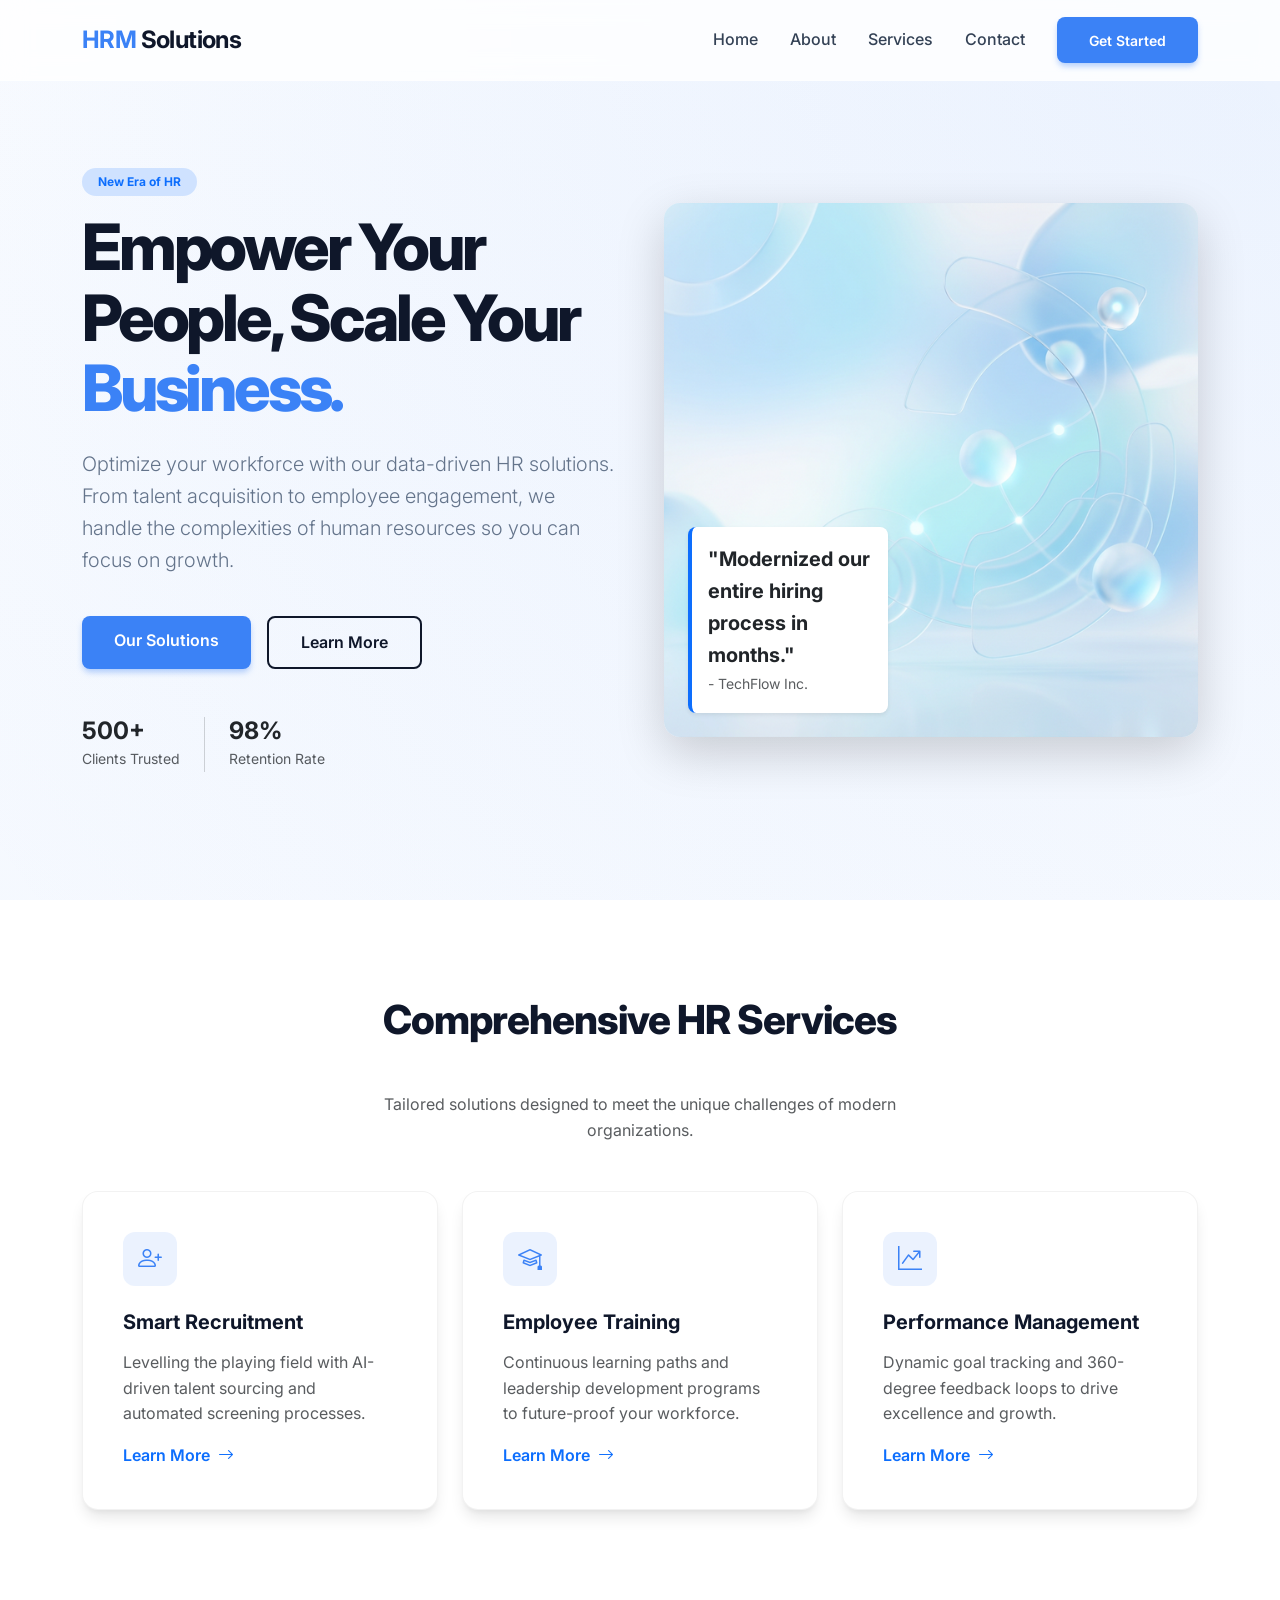
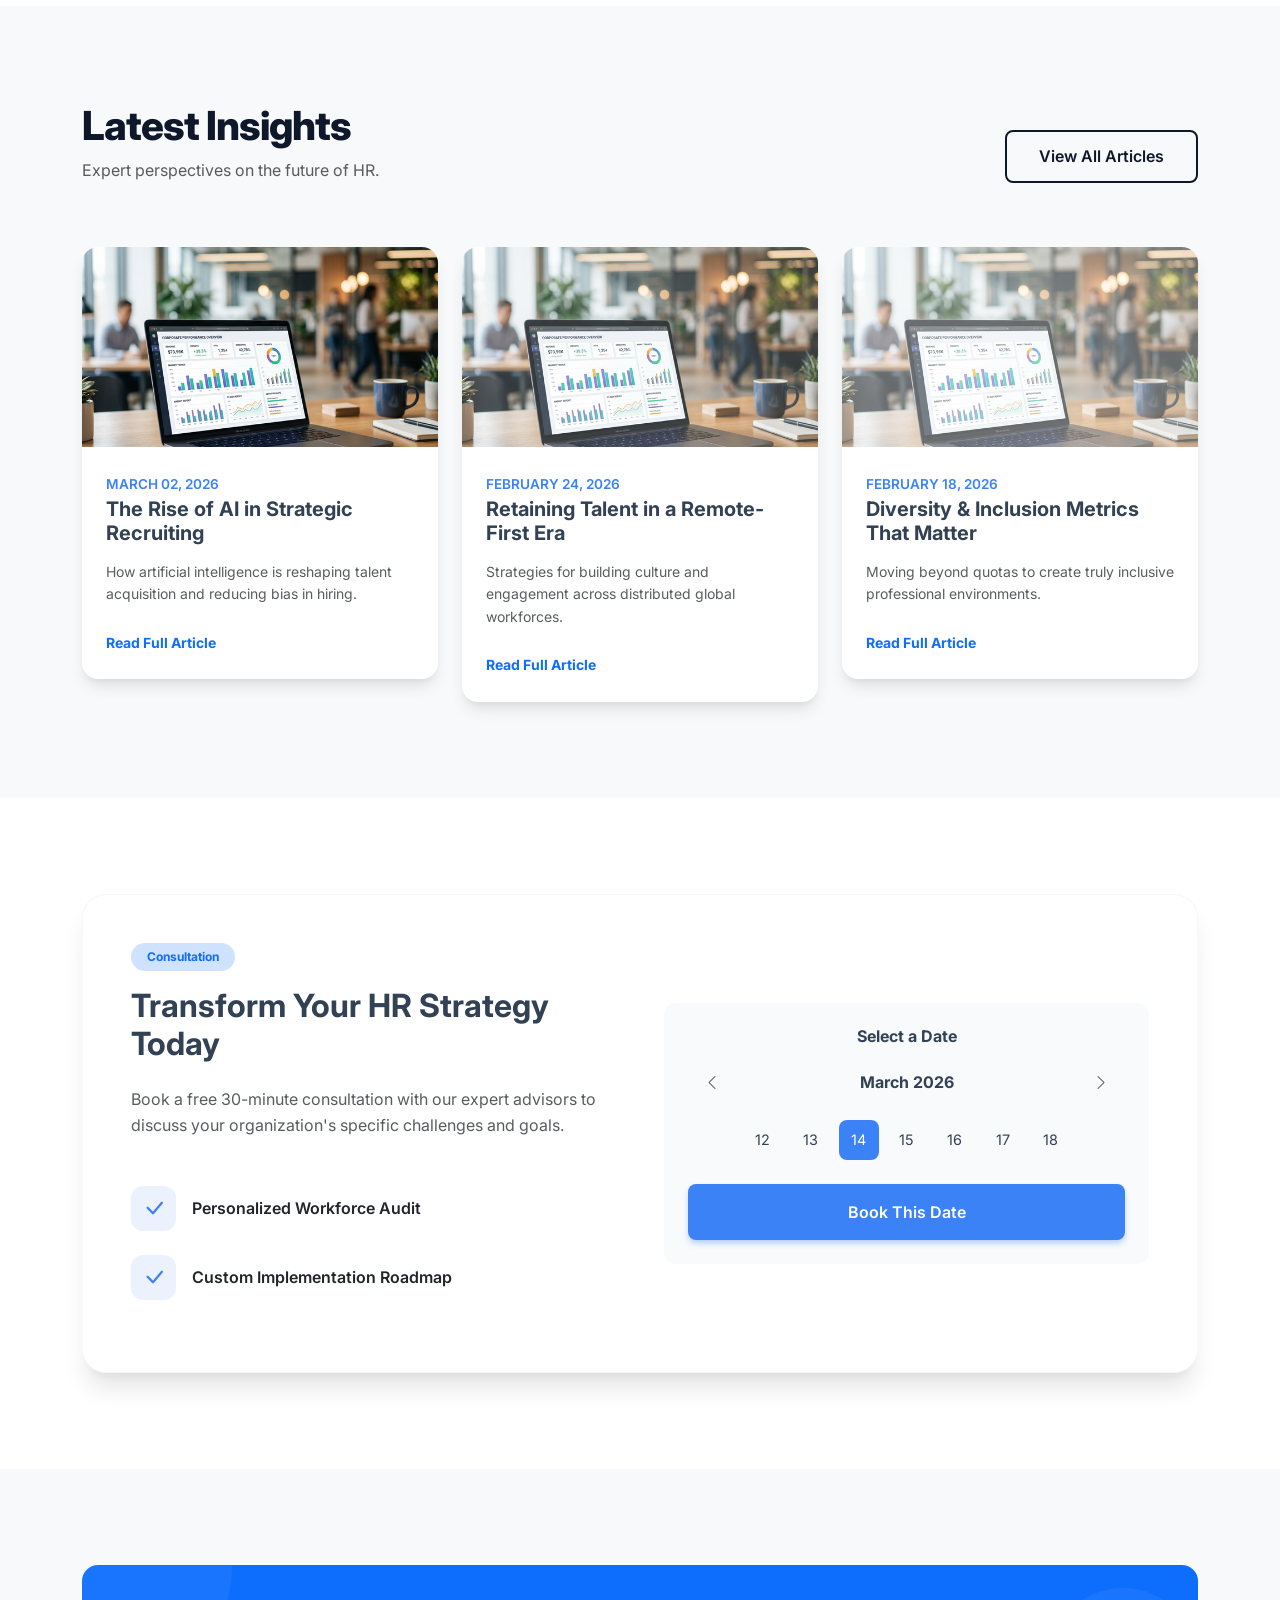
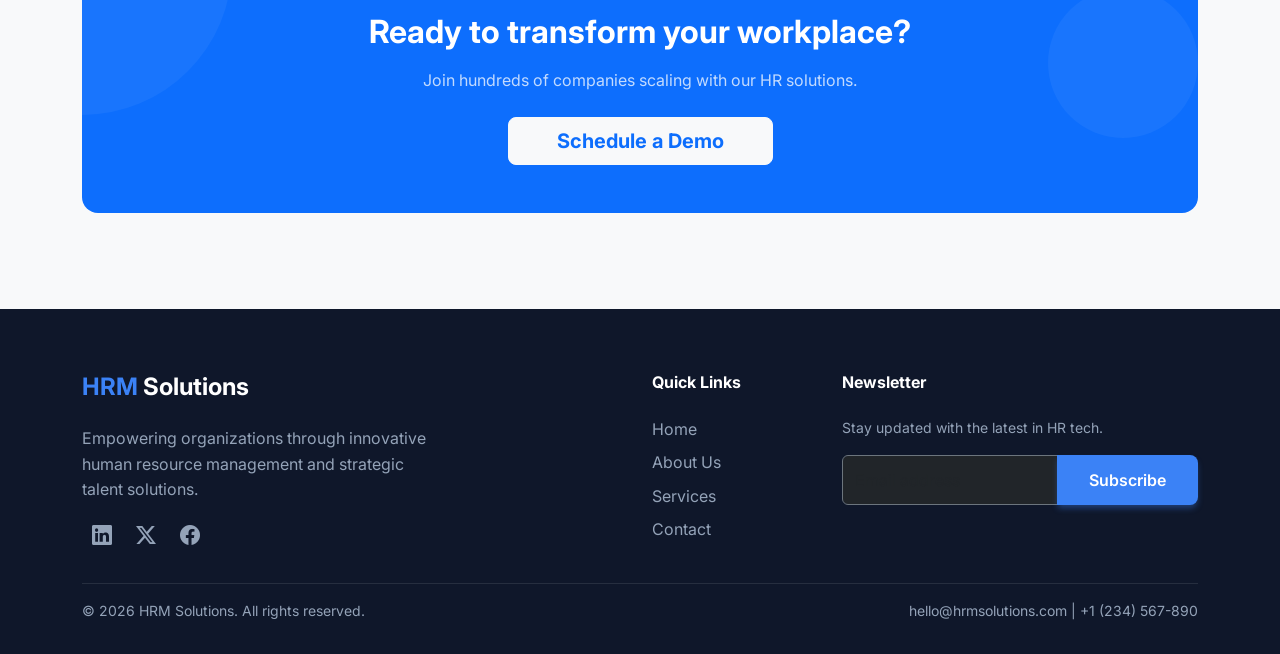
==== index.html @ 043418d1 "first commit" ====
<!DOCTYPE html>
<html lang="en">

<head>
  <meta charset="UTF-8">
  <meta name="viewport" content="width=device-width, initial-scale=1">
  <title>HRM Solutions | Strategic Human Resource Management</title>
  <!-- Bootstrap 5 -->
  <link href="https://cdn.jsdelivr.net/npm/bootstrap@5.3.2/dist/css/bootstrap.min.css" rel="stylesheet">
  <!-- Bootstrap Icons -->
  <link rel="stylesheet" href="https://cdn.jsdelivr.net/npm/bootstrap-icons@1.11.1/font/bootstrap-icons.css">
  <!-- AOS Animations -->
  <link href="https://unpkg.com/aos@2.3.1/dist/aos.css" rel="stylesheet">
  <!-- Custom CSS -->
  <link rel="stylesheet" href="assets/css/main.css">
</head>

<body>

  <!-- Navigation -->
  <nav class="navbar navbar-expand-lg fixed-top">
    <div class="container">
      <a class="navbar-brand fw-bold" href="index.html">
        <span style="color: var(--accent);">HRM</span> Solutions
      </a>
      <button class="navbar-toggler" type="button" data-bs-toggle="collapse" data-bs-target="#navbarNav">
        <span class="navbar-toggler-icon"></span>
      </button>
      <div class="collapse navbar-collapse" id="navbarNav">
        <ul class="navbar-nav ms-auto align-items-lg-center">
          <li class="nav-item"><a class="nav-link" href="index.html">Home</a></li>
          <li class="nav-item"><a class="nav-link" href="about.html">About</a></li>
          <li class="nav-item"><a class="nav-link" href="services.html">Services</a></li>
          <li class="nav-item"><a class="nav-link" href="contact.html">Contact</a></li>
          <li class="nav-item ms-lg-3 mt-2 mt-lg-0">
            <a class="btn btn-primary btn-sm" href="contact.html">Get Started</a>
          </li>
        </ul>
      </div>
    </div>
  </nav>

  <!-- Hero Section -->
  <section class="hero overflow-hidden">
    <div class="container">
      <div class="row align-items-center g-5">
        <div class="col-lg-6" data-aos="fade-right">
          <span class="badge bg-primary-subtle text-primary px-3 py-2 rounded-pill mb-3">New Era of HR</span>
          <h1>Empower Your People, Scale Your <span style="color: var(--accent);">Business.</span></h1>
          <p class="lead">Optimize your workforce with our data-driven HR solutions. From talent acquisition to employee
            engagement, we handle the complexities of human resources so you can focus on growth.</p>
          <div class="d-flex flex-wrap gap-3">
            <a href="#services" class="btn btn-primary">Our Solutions</a>
            <a href="about.html" class="btn btn-outline">Learn More</a>
          </div>
          <div class="mt-5 d-flex align-items-center gap-4 text-muted">
            <div>
              <h4 class="fw-bold mb-0 text-dark">500+</h4>
              <small>Clients Trusted</small>
            </div>
            <div class="vr"></div>
            <div>
              <h4 class="fw-bold mb-0 text-dark">98%</h4>
              <small>Retention Rate</small>
            </div>
          </div>
        </div>
        <div class="col-lg-6" data-aos="fade-left" data-aos-delay="200">
          <div class="position-relative">
            <img src="assets/images/hero.png" alt="HR Solutions" class="img-fluid rounded-4 shadow-lg">
            <div
              class="position-absolute bottom-0 start-0 m-4 p-3 bg-white rounded-3 shadow-sm border-start border-4 border-primary"
              style="max-width: 200px;" data-aos="zoom-in" data-aos-delay="400">
              <p class="mb-0 small fw-bold text-dark">"Modernized our entire hiring process in months."</p>
              <small class="text-muted">- TechFlow Inc.</small>
            </div>
          </div>
        </div>
      </div>
    </div>
  </section>

  <!-- Core Services -->
  <section id="services" class="py-5">
    <div class="container py-5">
      <div class="text-center mb-5" data-aos="fade-up">
        <h2 class="section-title">Comprehensive HR Services</h2>
        <p class="text-muted mx-auto" style="max-width: 600px;">Tailored solutions designed to meet the unique
          challenges of modern organizations.</p>
      </div>
      <div class="row g-4">
        <div class="col-md-4" data-aos="fade-up" data-aos-delay="100">
          <div class="service-card">
            <div class="service-icon">
              <i class="bi bi-person-plus"></i>
            </div>
            <h5>Smart Recruitment</h5>
            <p class="text-muted">Levelling the playing field with AI-driven talent sourcing and automated screening
              processes.</p>
            <a href="services.html" class="text-decoration-none fw-semibold">Learn More <i
                class="bi bi-arrow-right ms-1"></i></a>
          </div>
        </div>
        <div class="col-md-4" data-aos="fade-up" data-aos-delay="200">
          <div class="service-card">
            <div class="service-icon">
              <i class="bi bi-mortarboard"></i>
            </div>
            <h5>Employee Training</h5>
            <p class="text-muted">Continuous learning paths and leadership development programs to future-proof your
              workforce.</p>
            <a href="services.html" class="text-decoration-none fw-semibold">Learn More <i
                class="bi bi-arrow-right ms-1"></i></a>
          </div>
        </div>
        <div class="col-md-4" data-aos="fade-up" data-aos-delay="300">
          <div class="service-card">
            <div class="service-icon">
              <i class="bi bi-graph-up-arrow"></i>
            </div>
            <h5>Performance Management</h5>
            <p class="text-muted">Dynamic goal tracking and 360-degree feedback loops to drive excellence and growth.
            </p>
            <a href="services.html" class="text-decoration-none fw-semibold">Learn More <i
                class="bi bi-arrow-right ms-1"></i></a>
          </div>
        </div>
      </div>
    </div>
  </section>

  <!-- News & Insights -->
  <section id="news" class="py-5 bg-light">
    <div class="container py-5">
      <div class="d-flex justify-content-between align-items-end mb-5" data-aos="fade-up">
        <div>
          <h2 class="section-title mb-0">Latest Insights</h2>
          <p class="text-muted mt-2">Expert perspectives on the future of HR.</p>
        </div>
        <a href="#" class="btn btn-outline mb-3">View All Articles</a>
      </div>
      <div class="row g-4">
        <div class="col-lg-4" data-aos="fade-up" data-aos-delay="100">
          <div class="news-card">
            <div class="news-img" style="background-image: url('assets/images/news.png');"></div>
            <div class="news-content">
              <span class="news-date">MARCH 02, 2026</span>
              <h5 class="fw-bold mb-3">The Rise of AI in Strategic Recruiting</h5>
              <p class="text-muted small mb-4">How artificial intelligence is reshaping talent acquisition and reducing
                bias in hiring.</p>
              <a href="#" class="text-decoration-none fw-bold small">Read Full Article</a>
            </div>
          </div>
        </div>
        <div class="col-lg-4" data-aos="fade-up" data-aos-delay="200">
          <div class="news-card">
            <div class="news-img" style="background-image: url('assets/images/news.png'); opacity: 0.8;"></div>
            <div class="news-content">
              <span class="news-date">FEBRUARY 24, 2026</span>
              <h5 class="fw-bold mb-3">Retaining Talent in a Remote-First Era</h5>
              <p class="text-muted small mb-4">Strategies for building culture and engagement across distributed global
                workforces.</p>
              <a href="#" class="text-decoration-none fw-bold small">Read Full Article</a>
            </div>
          </div>
        </div>
        <div class="col-lg-4" data-aos="fade-up" data-aos-delay="300">
          <div class="news-card">
            <div class="news-img" style="background-image: url('assets/images/news.png'); opacity: 0.6;"></div>
            <div class="news-content">
              <span class="news-date">FEBRUARY 18, 2026</span>
              <h5 class="fw-bold mb-3">Diversity & Inclusion Metrics That Matter</h5>
              <p class="text-muted small mb-4">Moving beyond quotas to create truly inclusive professional environments.
              </p>
              <a href="#" class="text-decoration-none fw-bold small">Read Full Article</a>
            </div>
          </div>
        </div>
      </div>
    </div>
  </section>

  <!-- Scheduling Section -->
  <section id="scheduling" class="py-5">
    <div class="container py-5">
      <div class="scheduling-wrapper" data-aos="zoom-in">
        <div class="row g-5 align-items-center">
          <div class="col-lg-6">
            <span class="badge bg-primary-subtle text-primary px-3 py-2 rounded-pill mb-3">Consultation</span>
            <h2 class="fw-bold mb-4">Transform Your HR Strategy Today</h2>
            <p class="text-muted mb-5">Book a free 30-minute consultation with our expert advisors to discuss your
              organization's specific challenges and goals.</p>

            <div class="d-flex align-items-center mb-4">
              <div class="service-icon me-3 mb-0"
                style="width: 45px; height: 45px; background: rgba(59, 130, 246, 0.1);"><i class="bi bi-check-lg"></i>
              </div>
              <p class="mb-0 fw-semibold text-dark">Personalized Workforce Audit</p>
            </div>
            <div class="d-flex align-items-center mb-4">
              <div class="service-icon me-3 mb-0"
                style="width: 45px; height: 45px; background: rgba(59, 130, 246, 0.1);"><i class="bi bi-check-lg"></i>
              </div>
              <p class="mb-0 fw-semibold text-dark">Custom Implementation Roadmap</p>
            </div>
          </div>
          <div class="col-lg-6">
            <div class="calendar-mock text-center">
              <h6 class="fw-bold mb-4">Select a Date</h6>
              <div class="d-flex justify-content-between mb-4 px-3">
                <i class="bi bi-chevron-left text-muted"></i>
                <span class="fw-bold">March 2026</span>
                <i class="bi bi-chevron-right text-muted"></i>
              </div>
              <div class="row g-2 justify-content-center">
                <div class="col-auto">
                  <div class="calendar-day">12</div>
                </div>
                <div class="col-auto">
                  <div class="calendar-day">13</div>
                </div>
                <div class="col-auto">
                  <div class="calendar-day active">14</div>
                </div>
                <div class="col-auto">
                  <div class="calendar-day">15</div>
                </div>
                <div class="col-auto">
                  <div class="calendar-day">16</div>
                </div>
                <div class="col-auto">
                  <div class="calendar-day">17</div>
                </div>
                <div class="col-auto">
                  <div class="calendar-day">18</div>
                </div>
              </div>
              <button class="btn btn-primary w-100 mt-4 py-3">Book This Date</button>
            </div>
          </div>
        </div>
      </div>
    </div>
  </section>

  <!-- CTA Section -->
  <section class="py-5 bg-light">
    <div class="container my-5">
      <div class="bg-primary rounded-4 p-5 text-white text-center position-relative overflow-hidden" data-aos="zoom-in">
        <div class="position-relative z-1">
          <h2 class="fw-bold mb-3">Ready to transform your workplace?</h2>
          <p class="mb-4 opacity-75">Join hundreds of companies scaling with our HR solutions.</p>
          <a href="contact.html" class="btn btn-light btn-lg px-5 fw-bold text-primary">Schedule a Demo</a>
        </div>
        <!-- Abstract circles -->
        <div class="position-absolute top-0 start-0 translate-middle"
          style="width: 300px; height: 300px; background: rgba(255,255,255,0.05); border-radius: 50%;"></div>
        <div class="position-absolute bottom-0 end-0 translate-middle-y"
          style="width: 150px; height: 150px; background: rgba(255,255,255,0.05); border-radius: 50%;"></div>
      </div>
    </div>
  </section>

  <!-- Footer -->
  <footer class="text-white">
    <div class="container">
      <div class="row g-4 mb-4">
        <div class="col-lg-4">
          <h4 class="fw-bold mb-4"><span style="color: var(--accent);">HRM</span> Solutions</h4>
          <p class="footer-text">Empowering organizations through innovative human resource management and strategic
            talent solutions.</p>
          <div class="social-links">
            <a href="#"><i class="bi bi-linkedin"></i></a>
            <a href="#"><i class="bi bi-twitter-x"></i></a>
            <a href="#"><i class="bi bi-facebook"></i></a>
          </div>
        </div>
        <div class="col-lg-2 offset-lg-2">
          <h6 class="fw-bold mb-4">Quick Links</h6>
          <ul class="list-unstyled footer-text">
            <li class="mb-2"><a href="index.html" class="text-decoration-none text-reset">Home</a></li>
            <li class="mb-2"><a href="about.html" class="text-decoration-none text-reset">About Us</a></li>
            <li class="mb-2"><a href="services.html" class="text-decoration-none text-reset">Services</a></li>
            <li class="mb-2"><a href="contact.html" class="text-decoration-none text-reset">Contact</a></li>
          </ul>
        </div>
        <div class="col-lg-4">
          <h6 class="fw-bold mb-4">Newsletter</h6>
          <p class="footer-text small">Stay updated with the latest in HR tech.</p>
          <div class="input-group mb-3">
            <input type="text" class="form-control bg-dark border-secondary text-white" placeholder="Email address">
            <button class="btn btn-primary" type="button">Subscribe</button>
          </div>
        </div>
      </div>
      <hr class="border-secondary opacity-25">
      <div class="row align-items-center">
        <div class="col-md-6 text-center text-md-start">
          <p class="mb-0 footer-text small">© 2026 HRM Solutions. All rights reserved.</p>
        </div>
        <div class="col-md-6 text-center text-md-end">
          <p class="mb-0 footer-text small">hello@hrmsolutions.com | +1 (234) 567-890</p>
        </div>
      </div>
    </div>
  </footer>

  <!-- Scripts -->
  <script src="https://cdn.jsdelivr.net/npm/bootstrap@5.3.2/dist/js/bootstrap.bundle.min.js"></script>
  <script src="https://unpkg.com/aos@2.3.1/dist/aos.js"></script>
  <script>
    AOS.init({
      duration: 1000,
      once: true,
      offset: 100
    });

    // Navbar scroll effect
    window.addEventListener('scroll', function () {
      const navbar = document.querySelector('.navbar');
      if (window.scrollY > 50) {
        navbar.classList.add('shadow-sm');
        navbar.style.background = 'rgba(255, 255, 255, 0.95)';
      } else {
        navbar.classList.remove('shadow-sm');
        navbar.style.background = 'rgba(255, 255, 255, 0.8)';
      }
    });
  </script>

</body>

</html>
---- assets/css/main.css ----
@import url('https://fonts.googleapis.com/css2?family=Inter:wght@300;400;500;600;700&display=swap');

:root {
  --primary: #0f172a;
  --primary-light: #1e293b;
  --accent: #3b82f6;
  --accent-dark: #2563eb;
  --text: #334155;
  --text-light: #64748b;
  --bg-light: #f8fafc;
  --white: #ffffff;
  --glass: rgba(255, 255, 255, 0.8);
  --shadow: 0 10px 15px -3px rgba(0, 0, 0, 0.1), 0 4px 6px -2px rgba(0, 0, 0, 0.05);
  --shadow-lg: 0 20px 25px -5px rgba(0, 0, 0, 0.1), 0 10px 10px -5px rgba(0, 0, 0, 0.04);
}

* {
  margin: 0;
  padding: 0;
  box-sizing: border-box;
}

body {
  font-family: 'Inter', sans-serif;
  color: var(--text);
  background-color: var(--white);
  line-height: 1.6;
  overflow-x: hidden;
}

/* Navbar */
.navbar {
  background: var(--glass) !important;
  backdrop-filter: blur(12px);
  -webkit-backdrop-filter: blur(12px);
  border-bottom: 1px solid rgba(255, 255, 255, 0.3);
  padding: 1rem 0;
  transition: all 0.3s ease;
}

.navbar-brand {
  color: var(--primary) !important;
  font-size: 1.5rem;
  letter-spacing: -0.025em;
}

.nav-link {
  color: var(--text) !important;
  font-weight: 500;
  margin: 0 0.5rem;
  transition: color 0.2s ease;
}

.nav-link:hover {
  color: var(--accent) !important;
}

/* Hero Section */
.hero {
  min-height: 100vh;
  display: flex;
  align-items: center;
  background: radial-gradient(circle at top right, rgba(59, 130, 246, 0.1), transparent),
    radial-gradient(circle at bottom left, rgba(59, 130, 246, 0.05), transparent);
  padding: 120px 0 80px;
  position: relative;
}

.hero h1 {
  font-weight: 800;
  font-size: clamp(2.5rem, 5vw, 4rem);
  color: var(--primary);
  line-height: 1.1;
  margin-bottom: 1.5rem;
  letter-spacing: -0.05em;
}

.hero p {
  font-size: 1.25rem;
  color: var(--text-light);
  max-width: 600px;
  margin-bottom: 2.5rem;
}

.btn-primary {
  background-color: var(--accent);
  border: none;
  padding: 0.8rem 2rem;
  font-weight: 600;
  border-radius: 8px;
  box-shadow: 0 4px 6px -1px rgba(59, 130, 246, 0.4);
  transition: all 0.3s ease;
}

.btn-primary:hover {
  background-color: var(--accent-dark);
  transform: translateY(-2px);
  box-shadow: 0 10px 15px -3px rgba(59, 130, 246, 0.4);
}

.btn-outline {
  border: 2px solid var(--primary);
  color: var(--primary);
  padding: 0.8rem 2rem;
  font-weight: 600;
  border-radius: 8px;
  transition: all 0.3s ease;
}

.btn-outline:hover {
  background-color: var(--primary);
  color: var(--white);
  transform: translateY(-2px);
}

/* Services */
.section-title {
  font-weight: 800;
  font-size: 2.5rem;
  color: var(--primary);
  margin-bottom: 3rem;
  letter-spacing: -0.025em;
}

.service-card {
  background: var(--white);
  border: 1px solid rgba(0, 0, 0, 0.05);
  border-radius: 16px;
  padding: 2.5rem;
  height: 100%;
  transition: all 0.4s cubic-bezier(0.4, 0, 0.2, 1);
  box-shadow: var(--shadow);
}

.service-card:hover {
  transform: translateY(-12px);
  box-shadow: var(--shadow-lg);
}

.service-icon {
  width: 54px;
  height: 54px;
  background: rgba(59, 130, 246, 0.1);
  color: var(--accent);
  border-radius: 12px;
  display: flex;
  align-items: center;
  justify-content: center;
  font-size: 1.5rem;
  margin-bottom: 1.5rem;
}

.service-card h5 {
  font-weight: 700;
  margin-bottom: 1rem;
  color: var(--primary);
}

/* Footer */
footer {
  background-color: var(--primary);
  padding: 4rem 0 2rem;
}

.footer-text {
  color: #94a3b8;
}

.social-links a {
  color: #94a3b8;
  font-size: 1.25rem;
  margin: 0 10px;
  transition: color 0.2s;
}

.social-links a:hover {
  color: var(--white);
}

/* AOS Tweaks */
[data-aos] {
  pointer-events: none;
}

.aos-animate {
  pointer-events: auto;
}

/* News Section */
.news-card {
  border: none;
  border-radius: 16px;
  overflow: hidden;
  background: var(--white);
  box-shadow: var(--shadow);
  transition: all 0.3s ease;
}

.news-card:hover {
  transform: translateY(-8px);
  box-shadow: var(--shadow-lg);
}

.news-img {
  height: 200px;
  background-size: cover;
  background-position: center;
}

.news-content {
  padding: 1.5rem;
}

.news-date {
  font-size: 0.85rem;
  color: var(--accent);
  font-weight: 600;
  margin-bottom: 0.5rem;
}

/* Scheduling Section */
.scheduling-wrapper {
  background: var(--white);
  border-radius: 24px;
  padding: 3rem;
  box-shadow: var(--shadow-lg);
  border: 1px solid rgba(0, 0, 0, 0.03);
}

.calendar-mock {
  background: var(--bg-light);
  border-radius: 12px;
  padding: 1.5rem;
}

.calendar-day {
  width: 40px;
  height: 40px;
  display: flex;
  align-items: center;
  justify-content: center;
  border-radius: 8px;
  cursor: pointer;
  font-size: 0.9rem;
  transition: all 0.2s;
}

.calendar-day:hover {
  background: var(--accent);
  color: var(--white);
}

.calendar-day.active {
  background: var(--accent);
  color: var(--white);
}
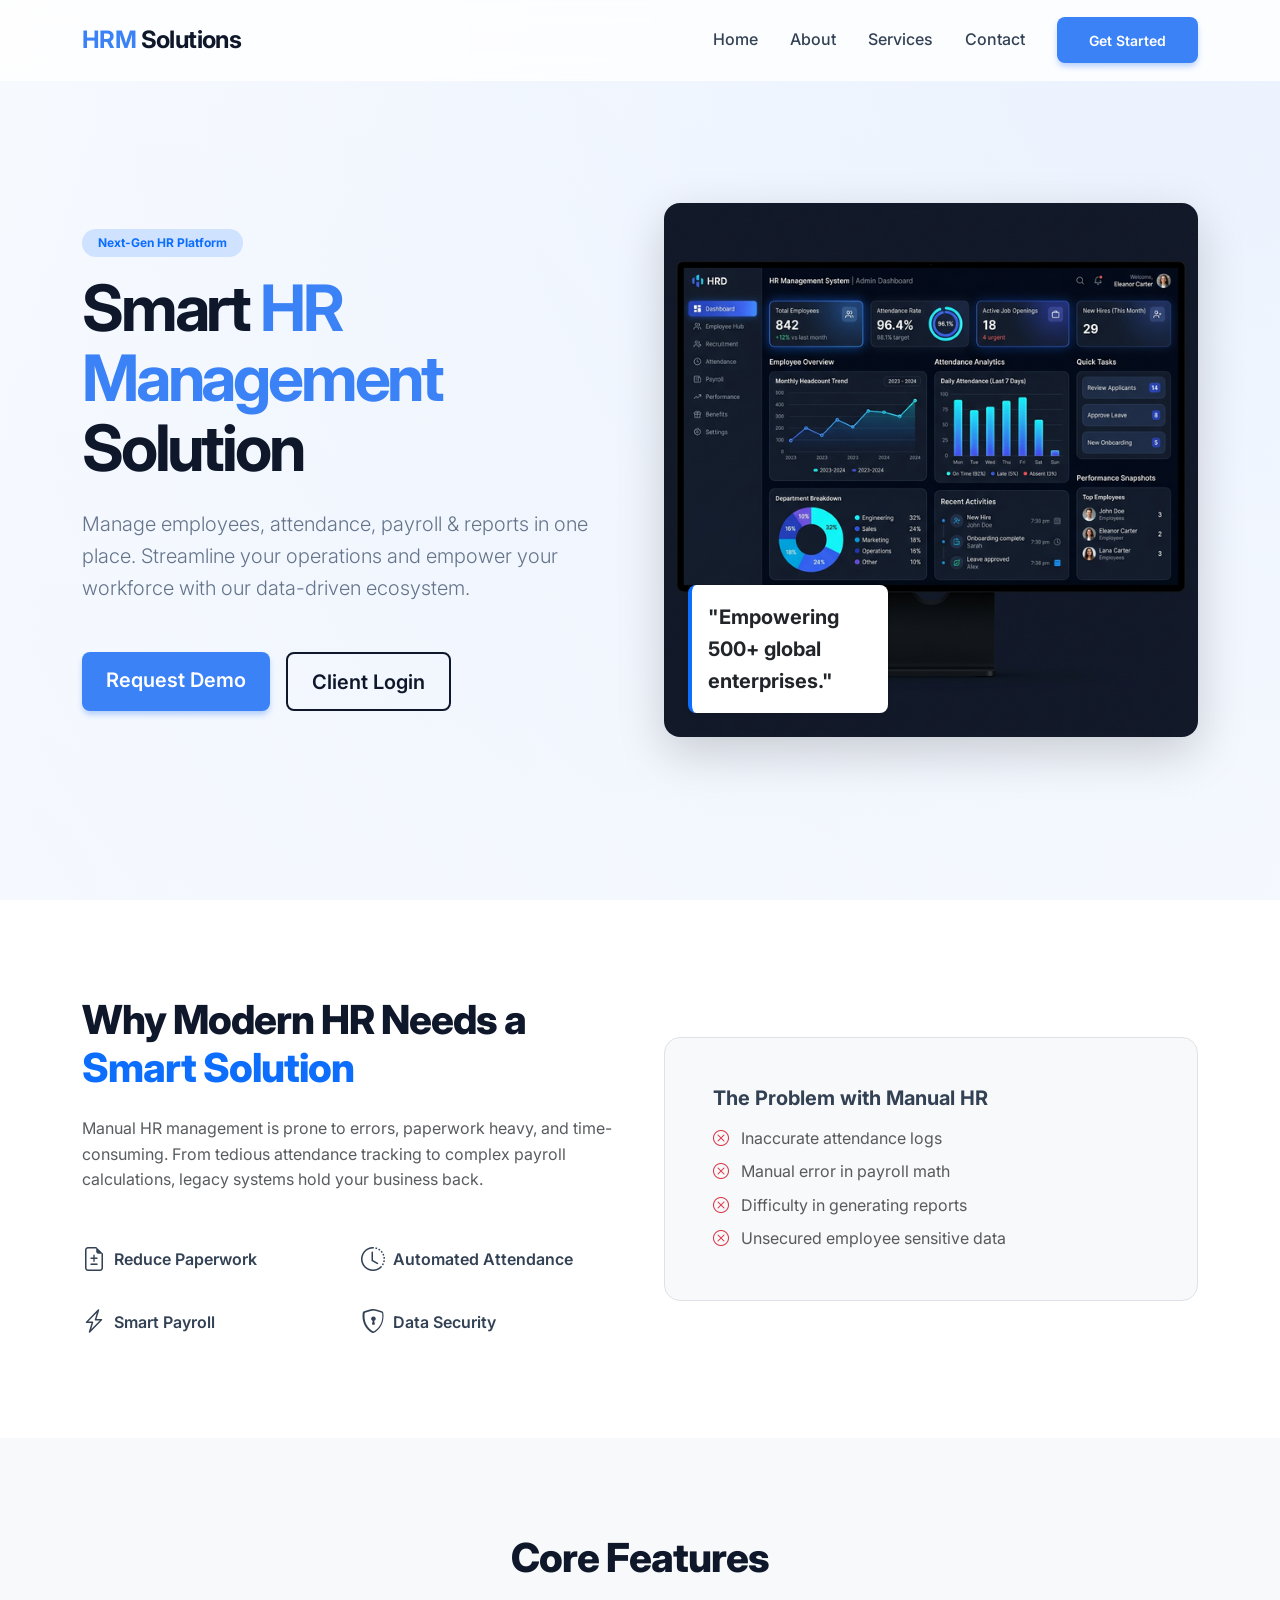
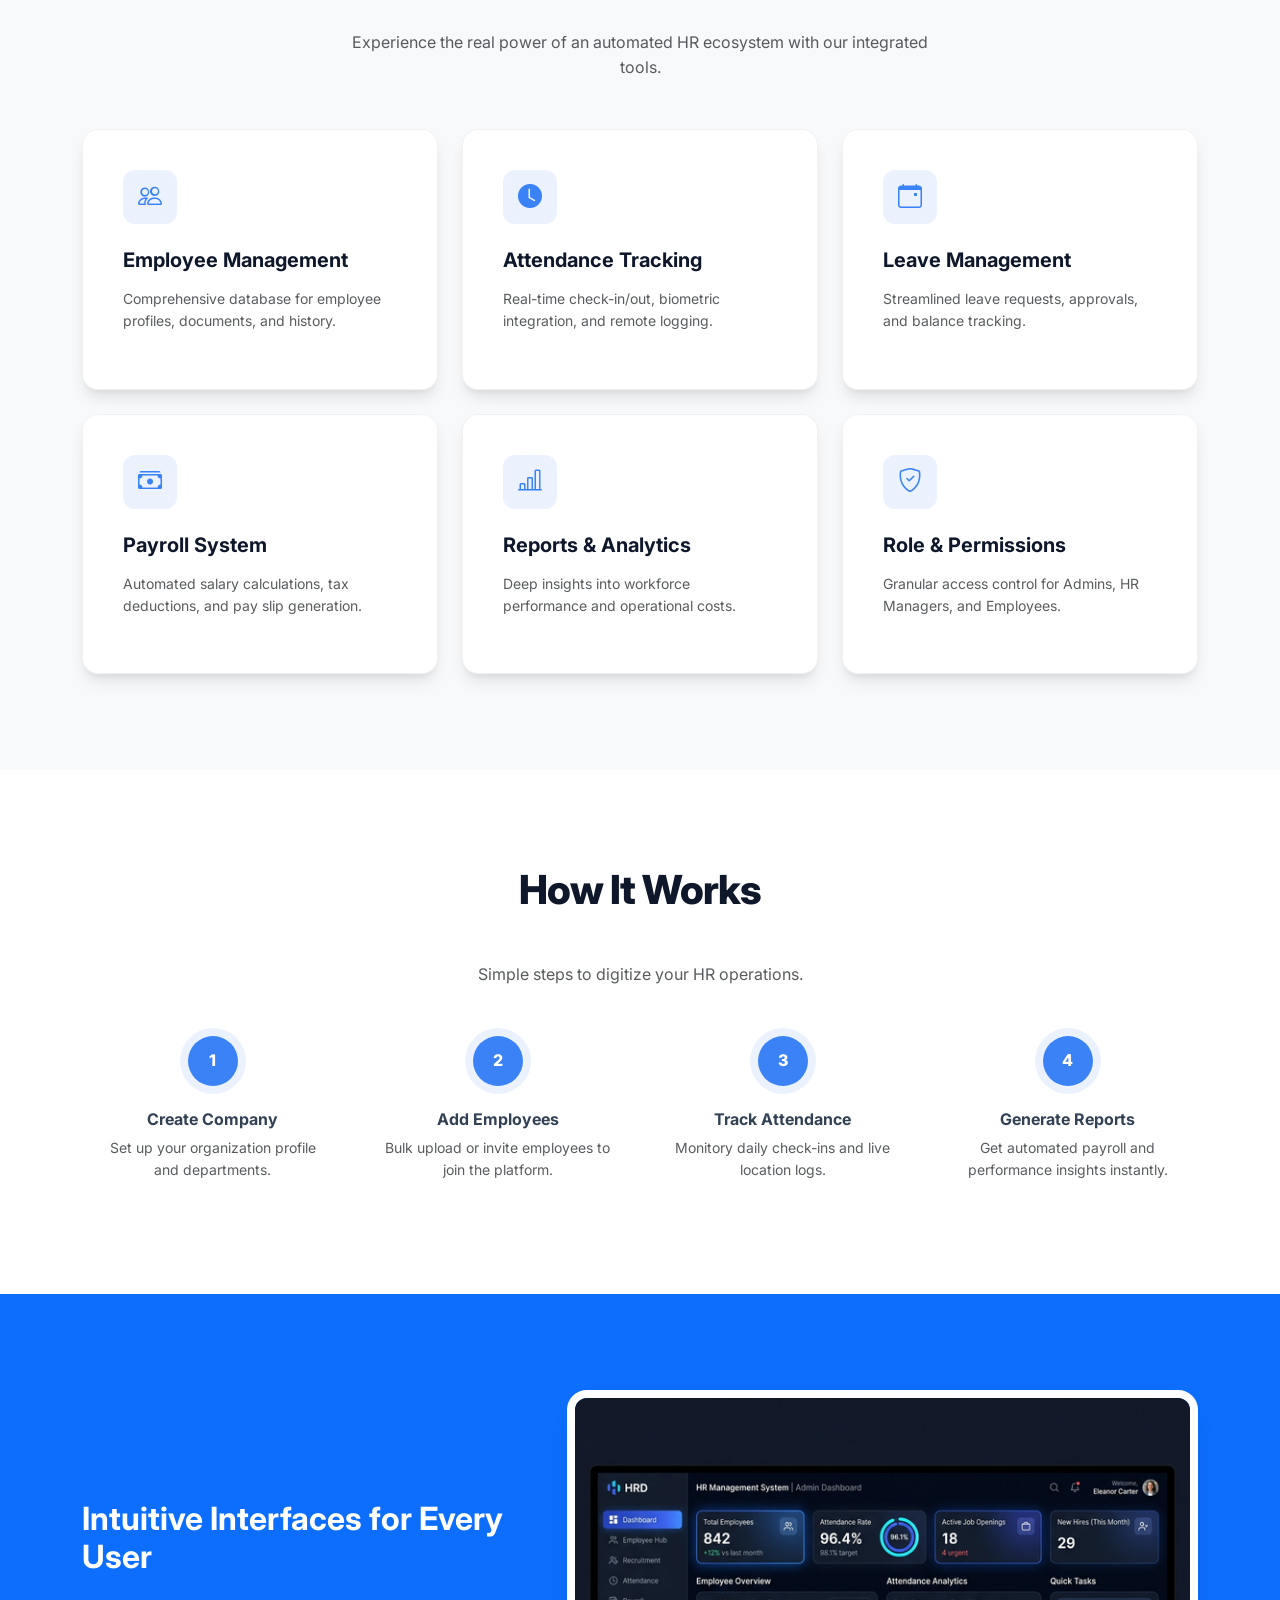
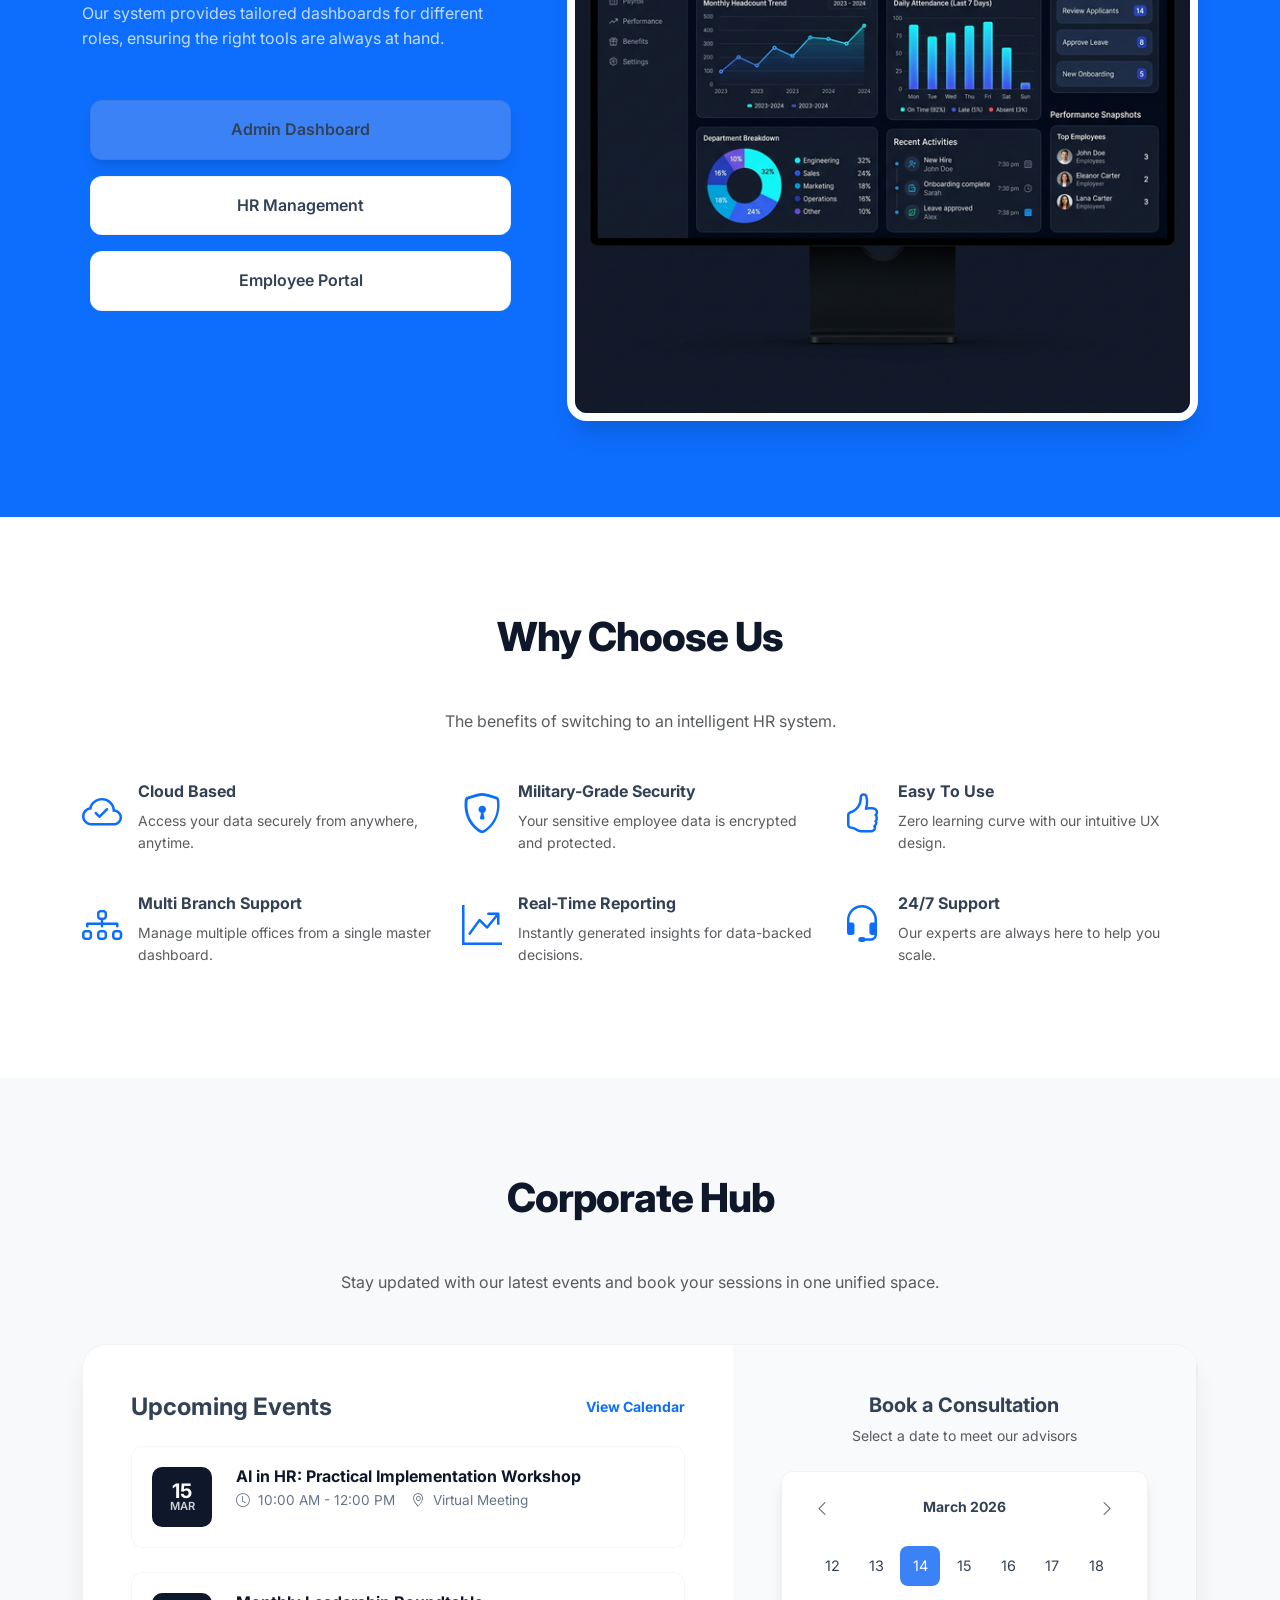
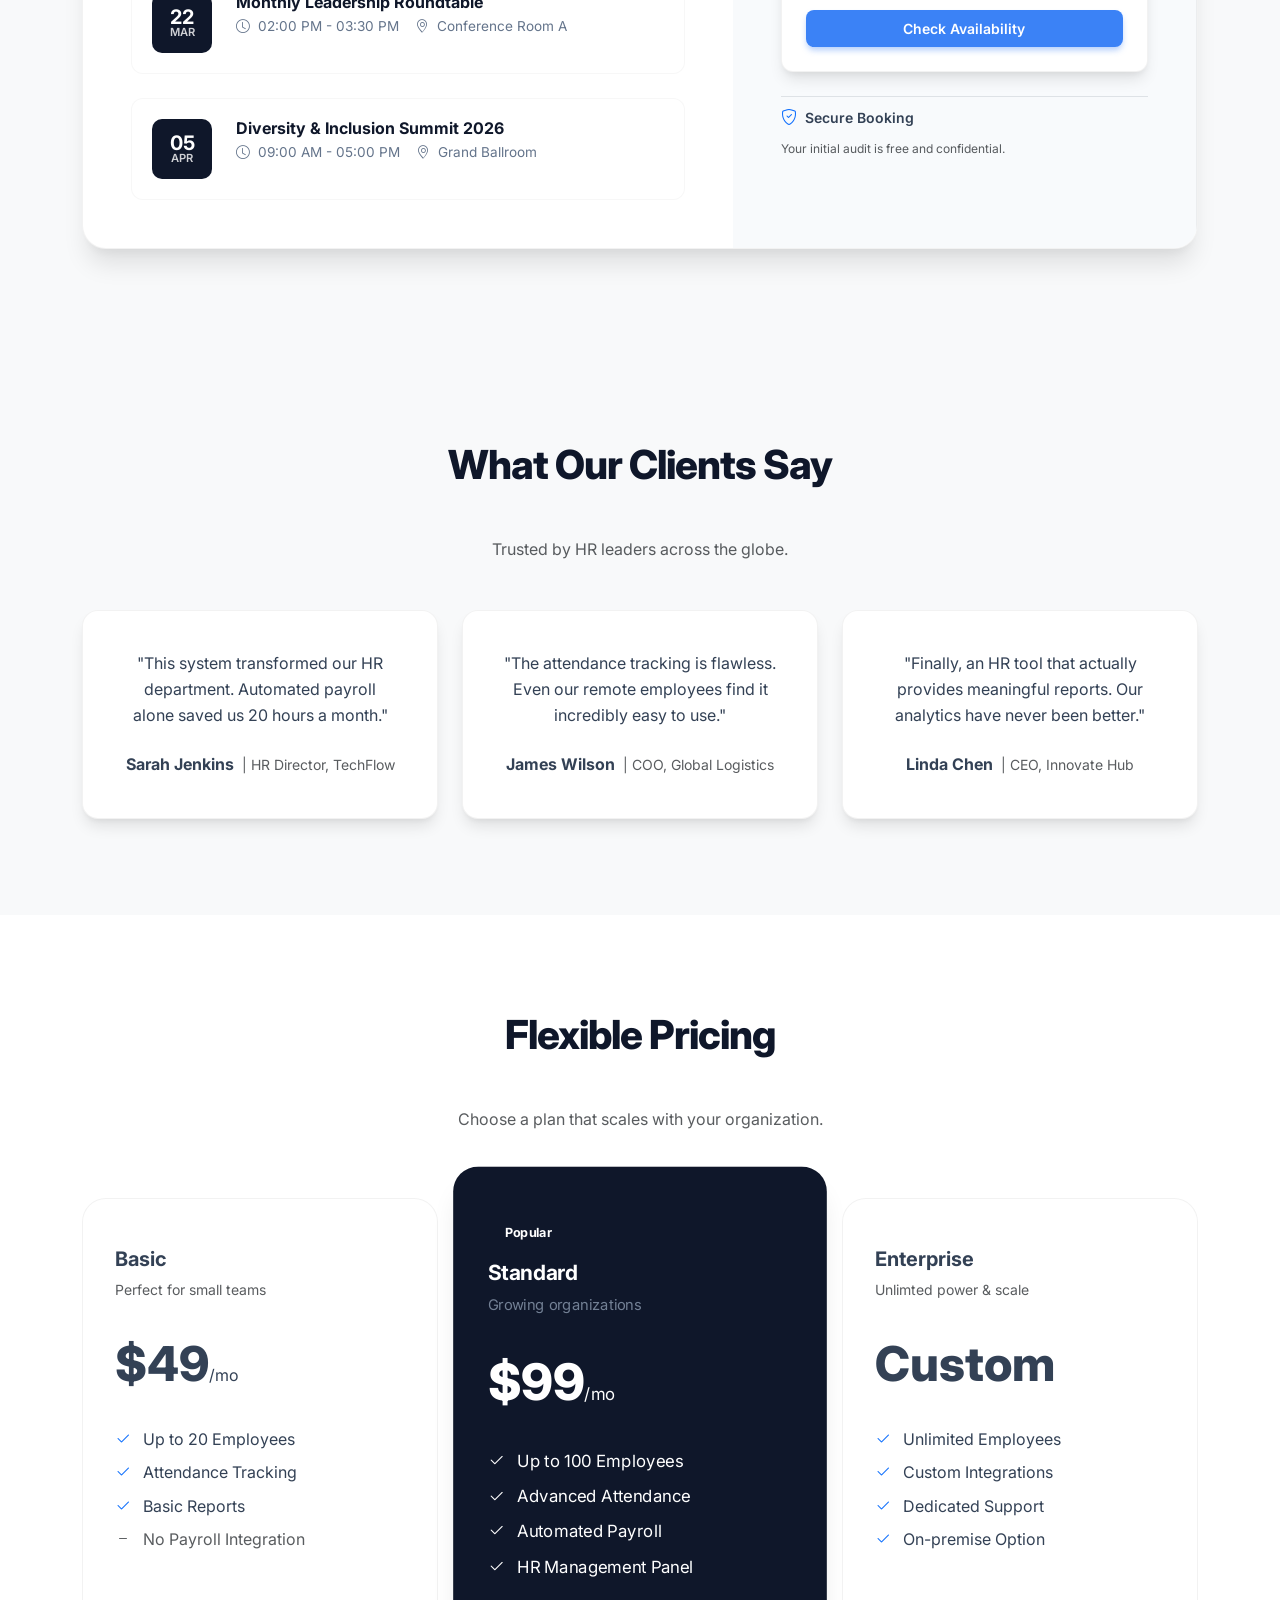
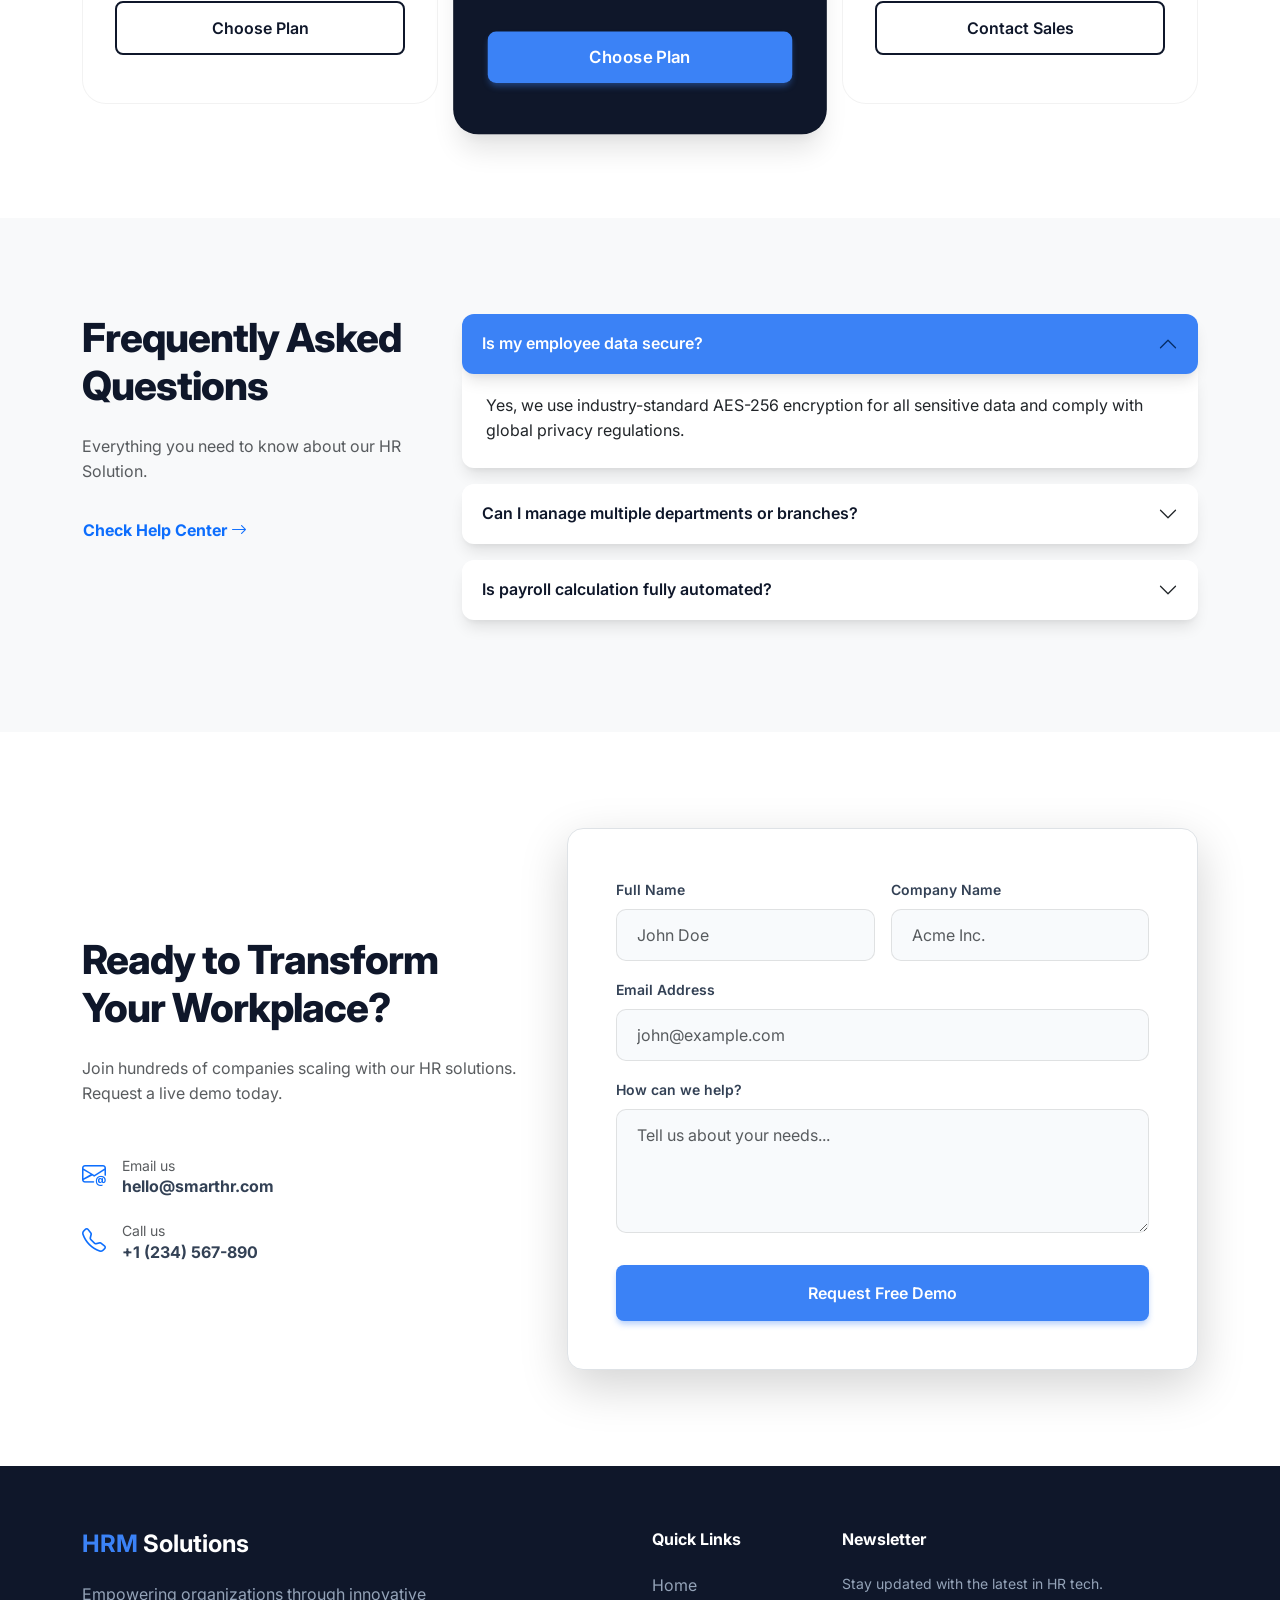
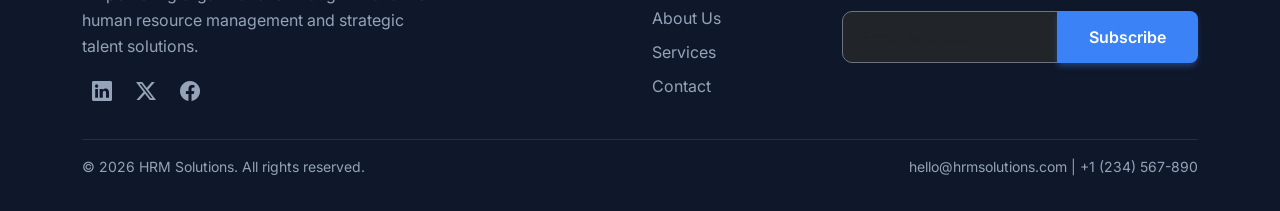
==== commit e2c60eb6: "Changes home page" ====
--- a/index.html
+++ b/index.html
@@ -45,221 +45,603 @@
     <div class="container">
       <div class="row align-items-center g-5">
         <div class="col-lg-6" data-aos="fade-right">
-          <span class="badge bg-primary-subtle text-primary px-3 py-2 rounded-pill mb-3">New Era of HR</span>
-          <h1>Empower Your People, Scale Your <span style="color: var(--accent);">Business.</span></h1>
-          <p class="lead">Optimize your workforce with our data-driven HR solutions. From talent acquisition to employee
-            engagement, we handle the complexities of human resources so you can focus on growth.</p>
+          <span class="badge bg-primary-subtle text-primary px-3 py-2 rounded-pill mb-3">Next-Gen HR Platform</span>
+          <h1 class="display-3 fw-bold mb-4">Smart <span style="color: var(--accent);">HR Management</span> Solution
+          </h1>
+          <p class="lead mb-5">Manage employees, attendance, payroll & reports in one place. Streamline your operations
+            and empower your workforce with our data-driven ecosystem.</p>
           <div class="d-flex flex-wrap gap-3">
-            <a href="#services" class="btn btn-primary">Our Solutions</a>
-            <a href="about.html" class="btn btn-outline">Learn More</a>
-          </div>
-          <div class="mt-5 d-flex align-items-center gap-4 text-muted">
-            <div>
-              <h4 class="fw-bold mb-0 text-dark">500+</h4>
-              <small>Clients Trusted</small>
-            </div>
-            <div class="vr"></div>
-            <div>
-              <h4 class="fw-bold mb-0 text-dark">98%</h4>
-              <small>Retention Rate</small>
-            </div>
+            <a href="#contact" class="btn btn-primary btn-lg px-4">Request Demo</a>
+            <a href="#" class="btn btn-outline btn-lg px-4">Client Login</a>
           </div>
         </div>
         <div class="col-lg-6" data-aos="fade-left" data-aos-delay="200">
           <div class="position-relative">
-            <img src="assets/images/hero.png" alt="HR Solutions" class="img-fluid rounded-4 shadow-lg">
+            <img src="assets/images/admin_dashboard.png" alt="HR Solutions" class="img-fluid rounded-4 shadow-lg">
             <div
-              class="position-absolute bottom-0 start-0 m-4 p-3 bg-white rounded-3 shadow-sm border-start border-4 border-primary"
+              class="position-absolute bottom-0 start-0 m-4 p-3 bg-white rounded-3 shadow-sm border-start border-4 border-primary d-none d-md-block"
               style="max-width: 200px;" data-aos="zoom-in" data-aos-delay="400">
-              <p class="mb-0 small fw-bold text-dark">"Modernized our entire hiring process in months."</p>
-              <small class="text-muted">- TechFlow Inc.</small>
-            </div>
-          </div>
-        </div>
-      </div>
-    </div>
-  </section>
-
-  <!-- Core Services -->
-  <section id="services" class="py-5">
+              <p class="mb-0 small fw-bold text-dark">"Empowering 500+ global enterprises."</p>
+            </div>
+          </div>
+        </div>
+      </div>
+    </div>
+  </section>
+
+  <!-- About The System -->
+  <section id="about-system" class="py-5">
+    <div class="container py-5">
+      <div class="row align-items-center g-5">
+        <div class="col-lg-6" data-aos="fade-up">
+          <h2 class="section-title mb-4">Why Modern HR Needs a <span class="text-primary">Smart Solution</span></h2>
+          <p class="text-muted">Manual HR management is prone to errors, paperwork heavy, and time-consuming. From
+            tedious attendance tracking to complex payroll calculations, legacy systems hold your business back.</p>
+          <div class="row mt-4 g-4">
+            <div class="col-sm-6">
+              <div class="d-flex align-items-center gap-2">
+                <i class="bi bi-file-earmark-diff text-accent fs-4"></i>
+                <span class="fw-semibold">Reduce Paperwork</span>
+              </div>
+            </div>
+            <div class="col-sm-6">
+              <div class="d-flex align-items-center gap-2">
+                <i class="bi bi-clock-history text-accent fs-4"></i>
+                <span class="fw-semibold">Automated Attendance</span>
+              </div>
+            </div>
+            <div class="col-sm-6">
+              <div class="d-flex align-items-center gap-2">
+                <i class="bi bi-lightning-charge text-accent fs-4"></i>
+                <span class="fw-semibold">Smart Payroll</span>
+              </div>
+            </div>
+            <div class="col-sm-6">
+              <div class="d-flex align-items-center gap-2">
+                <i class="bi bi-shield-lock text-accent fs-4"></i>
+                <span class="fw-semibold">Data Security</span>
+              </div>
+            </div>
+          </div>
+        </div>
+        <div class="col-lg-6" data-aos="zoom-in" data-aos-delay="200">
+          <div class="p-5 bg-light rounded-4 border">
+            <h5 class="fw-bold mb-3">The Problem with Manual HR</h5>
+            <ul class="list-unstyled text-muted mb-0">
+              <li class="mb-2"><i class="bi bi-x-circle text-danger me-2"></i> Inaccurate attendance logs</li>
+              <li class="mb-2"><i class="bi bi-x-circle text-danger me-2"></i> Manual error in payroll math</li>
+              <li class="mb-2"><i class="bi bi-x-circle text-danger me-2"></i> Difficulty in generating reports</li>
+              <li><i class="bi bi-x-circle text-danger me-2"></i> Unsecured employee sensitive data</li>
+            </ul>
+          </div>
+        </div>
+      </div>
+    </div>
+  </section>
+
+  <!-- Core Features -->
+  <section id="features" class="py-5 bg-light">
     <div class="container py-5">
       <div class="text-center mb-5" data-aos="fade-up">
-        <h2 class="section-title">Comprehensive HR Services</h2>
-        <p class="text-muted mx-auto" style="max-width: 600px;">Tailored solutions designed to meet the unique
-          challenges of modern organizations.</p>
+        <h2 class="section-title">Core Features</h2>
+        <p class="text-muted mx-auto" style="max-width: 600px;">Experience the real power of an automated HR ecosystem
+          with
+          our integrated tools.</p>
       </div>
       <div class="row g-4">
         <div class="col-md-4" data-aos="fade-up" data-aos-delay="100">
           <div class="service-card">
-            <div class="service-icon">
-              <i class="bi bi-person-plus"></i>
-            </div>
-            <h5>Smart Recruitment</h5>
-            <p class="text-muted">Levelling the playing field with AI-driven talent sourcing and automated screening
-              processes.</p>
-            <a href="services.html" class="text-decoration-none fw-semibold">Learn More <i
-                class="bi bi-arrow-right ms-1"></i></a>
+            <div class="service-icon"><i class="bi bi-people"></i></div>
+            <h5>Employee Management</h5>
+            <p class="text-muted small">Comprehensive database for employee profiles, documents, and history.</p>
           </div>
         </div>
         <div class="col-md-4" data-aos="fade-up" data-aos-delay="200">
           <div class="service-card">
-            <div class="service-icon">
-              <i class="bi bi-mortarboard"></i>
-            </div>
-            <h5>Employee Training</h5>
-            <p class="text-muted">Continuous learning paths and leadership development programs to future-proof your
-              workforce.</p>
-            <a href="services.html" class="text-decoration-none fw-semibold">Learn More <i
-                class="bi bi-arrow-right ms-1"></i></a>
+            <div class="service-icon"><i class="bi bi-clock-fill"></i></div>
+            <h5>Attendance Tracking</h5>
+            <p class="text-muted small">Real-time check-in/out, biometric integration, and remote logging.</p>
           </div>
         </div>
         <div class="col-md-4" data-aos="fade-up" data-aos-delay="300">
           <div class="service-card">
-            <div class="service-icon">
-              <i class="bi bi-graph-up-arrow"></i>
-            </div>
-            <h5>Performance Management</h5>
-            <p class="text-muted">Dynamic goal tracking and 360-degree feedback loops to drive excellence and growth.
-            </p>
-            <a href="services.html" class="text-decoration-none fw-semibold">Learn More <i
-                class="bi bi-arrow-right ms-1"></i></a>
-          </div>
-        </div>
-      </div>
-    </div>
-  </section>
-
-  <!-- News & Insights -->
-  <section id="news" class="py-5 bg-light">
-    <div class="container py-5">
-      <div class="d-flex justify-content-between align-items-end mb-5" data-aos="fade-up">
-        <div>
-          <h2 class="section-title mb-0">Latest Insights</h2>
-          <p class="text-muted mt-2">Expert perspectives on the future of HR.</p>
-        </div>
-        <a href="#" class="btn btn-outline mb-3">View All Articles</a>
+            <div class="service-icon"><i class="bi bi-calendar-event"></i></div>
+            <h5>Leave Management</h5>
+            <p class="text-muted small">Streamlined leave requests, approvals, and balance tracking.</p>
+          </div>
+        </div>
+        <div class="col-md-4" data-aos="fade-up" data-aos-delay="100">
+          <div class="service-card">
+            <div class="service-icon"><i class="bi bi-cash-stack"></i></div>
+            <h5>Payroll System</h5>
+            <p class="text-muted small">Automated salary calculations, tax deductions, and pay slip generation.</p>
+          </div>
+        </div>
+        <div class="col-md-4" data-aos="fade-up" data-aos-delay="200">
+          <div class="service-card">
+            <div class="service-icon"><i class="bi bi-bar-chart-line"></i></div>
+            <h5>Reports & Analytics</h5>
+            <p class="text-muted small">Deep insights into workforce performance and operational costs.</p>
+          </div>
+        </div>
+        <div class="col-md-4" data-aos="fade-up" data-aos-delay="300">
+          <div class="service-card">
+            <div class="service-icon"><i class="bi bi-shield-check"></i></div>
+            <h5>Role & Permissions</h5>
+            <p class="text-muted small">Granular access control for Admins, HR Managers, and Employees.</p>
+          </div>
+        </div>
+      </div>
+    </div>
+  </section>
+
+
+  <!-- How It Works -->
+  <section id="how-it-works" class="py-5">
+    <div class="container py-5">
+      <div class="text-center mb-5" data-aos="fade-up">
+        <h2 class="section-title">How It Works</h2>
+        <p class="text-muted">Simple steps to digitize your HR operations.</p>
+      </div>
+      <div class="row g-4">
+        <div class="col-md-3" data-aos="fade-up" data-aos-delay="100">
+          <div class="step-item">
+            <div class="step-number">1</div>
+            <h6 class="fw-bold">Create Company</h6>
+            <p class="small text-muted">Set up your organization profile and departments.</p>
+          </div>
+        </div>
+        <div class="col-md-3" data-aos="fade-up" data-aos-delay="200">
+          <div class="step-item">
+            <div class="step-number">2</div>
+            <h6 class="fw-bold">Add Employees</h6>
+            <p class="small text-muted">Bulk upload or invite employees to join the platform.</p>
+          </div>
+        </div>
+        <div class="col-md-3" data-aos="fade-up" data-aos-delay="300">
+          <div class="step-item">
+            <div class="step-number">3</div>
+            <h6 class="fw-bold">Track Attendance</h6>
+            <p class="small text-muted">Monitory daily check-ins and live location logs.</p>
+          </div>
+        </div>
+        <div class="col-md-3" data-aos="fade-up" data-aos-delay="400">
+          <div class="step-item">
+            <div class="step-number">4</div>
+            <h6 class="fw-bold">Generate Reports</h6>
+            <p class="small text-muted">Get automated payroll and performance insights instantly.</p>
+          </div>
+        </div>
+      </div>
+    </div>
+  </section>
+
+  <!-- Dashboard Preview -->
+  <section id="dashboard-preview" class="py-5 bg-primary text-white overflow-hidden">
+    <div class="container py-5">
+      <div class="row align-items-center g-5">
+        <div class="col-lg-5" data-aos="fade-right">
+          <h2 class="fw-bold mb-4 text-white">Intuitive Interfaces for <span class="text-accent">Every User</span></h2>
+          <p class="opacity-75 mb-5">Our system provides tailored dashboards for different roles, ensuring the right
+            tools
+            are always at hand.</p>
+          <div class="nav flex-column nav-pills nav-pills-custom gap-3" id="v-pills-tab" role="tablist">
+            <button class="nav-link active" data-bs-toggle="pill" data-bs-target="#admin-panel" type="button">Admin
+              Dashboard</button>
+            <button class="nav-link" data-bs-toggle="pill" data-bs-target="#hr-panel" type="button">HR
+              Management</button>
+            <button class="nav-link" data-bs-toggle="pill" data-bs-target="#employee-portal" type="button">Employee
+              Portal</button>
+          </div>
+        </div>
+        <div class="col-lg-7" data-aos="fade-left" data-aos-delay="200">
+          <div class="tab-content">
+            <div class="tab-pane fade show active" id="admin-panel">
+              <img src="assets/images/admin_dashboard.png" class="img-fluid dashboard-preview-img"
+                alt="Admin Dashboard">
+            </div>
+            <div class="tab-pane fade" id="hr-panel">
+              <img src="assets/images/hr_panel.png" class="img-fluid dashboard-preview-img" alt="HR Panel">
+            </div>
+            <div class="tab-pane fade" id="employee-portal">
+              <img src="assets/images/employee_portal.png" class="img-fluid dashboard-preview-img"
+                alt="Employee Portal">
+            </div>
+          </div>
+        </div>
+      </div>
+    </div>
+  </section>
+
+  <!-- Benefits Section -->
+  <section id="benefits" class="py-5">
+    <div class="container py-5">
+      <div class="text-center mb-5" data-aos="fade-up">
+        <h2 class="section-title">Why Choose Us</h2>
+        <p class="text-muted">The benefits of switching to an intelligent HR system.</p>
+      </div>
+      <div class="row g-4">
+        <div class="col-md-4" data-aos="zoom-in" data-aos-delay="100">
+          <div class="d-flex gap-3">
+            <div class="fs-1 text-primary"><i class="bi bi-cloud-check"></i></div>
+            <div>
+              <h6 class="fw-bold">Cloud Based</h6>
+              <p class="small text-muted">Access your data securely from anywhere, anytime.</p>
+            </div>
+          </div>
+        </div>
+        <div class="col-md-4" data-aos="zoom-in" data-aos-delay="200">
+          <div class="d-flex gap-3">
+            <div class="fs-1 text-primary"><i class="bi bi-shield-lock"></i></div>
+            <div>
+              <h6 class="fw-bold">Military-Grade Security</h6>
+              <p class="small text-muted">Your sensitive employee data is encrypted and protected.</p>
+            </div>
+          </div>
+        </div>
+        <div class="col-md-4" data-aos="zoom-in" data-aos-delay="300">
+          <div class="d-flex gap-3">
+            <div class="fs-1 text-primary"><i class="bi bi-hand-thumbs-up"></i></div>
+            <div>
+              <h6 class="fw-bold">Easy To Use</h6>
+              <p class="small text-muted">Zero learning curve with our intuitive UX design.</p>
+            </div>
+          </div>
+        </div>
+        <div class="col-md-4" data-aos="zoom-in" data-aos-delay="400">
+          <div class="d-flex gap-3">
+            <div class="fs-1 text-primary"><i class="bi bi-diagram-3"></i></div>
+            <div>
+              <h6 class="fw-bold">Multi Branch Support</h6>
+              <p class="small text-muted">Manage multiple offices from a single master dashboard.</p>
+            </div>
+          </div>
+        </div>
+        <div class="col-md-4" data-aos="zoom-in" data-aos-delay="500">
+          <div class="d-flex gap-3">
+            <div class="fs-1 text-primary"><i class="bi bi-graph-up-arrow"></i></div>
+            <div>
+              <h6 class="fw-bold">Real-Time Reporting</h6>
+              <p class="small text-muted">Instantly generated insights for data-backed decisions.</p>
+            </div>
+          </div>
+        </div>
+        <div class="col-md-4" data-aos="zoom-in" data-aos-delay="600">
+          <div class="d-flex gap-3">
+            <div class="fs-1 text-primary"><i class="bi bi-headset"></i></div>
+            <div>
+              <h6 class="fw-bold">24/7 Support</h6>
+              <p class="small text-muted">Our experts are always here to help you scale.</p>
+            </div>
+          </div>
+        </div>
+      </div>
+    </div>
+  </section>
+
+  <!-- Corporate Hub (Events & Scheduling) -->
+  <section id="corporate-hub" class="py-5 bg-light">
+    <div class="container py-5">
+      <div class="text-center mb-5" data-aos="fade-up">
+        <h2 class="section-title">Corporate Hub</h2>
+        <p class="text-muted mx-auto" style="max-width: 600px;">Stay updated with our latest events and book your
+          sessions
+          in one unified space.</p>
+      </div>
+
+      <div class="hub-wrapper" data-aos="zoom-in">
+        <div class="row g-0">
+          <!-- Upcoming Events -->
+          <div class="col-lg-7 hub-main">
+            <div class="d-flex justify-content-between align-items-center mb-4">
+              <h4 class="fw-bold mb-0">Upcoming Events</h4>
+              <a href="#" class="text-decoration-none small fw-bold">View Calendar</a>
+            </div>
+            <div class="event-list">
+              <div class="event-item">
+                <div class="event-date">
+                  <span class="day">15</span>
+                  <span class="month">Mar</span>
+                </div>
+                <div class="event-info">
+                  <h6>AI in HR: Practical Implementation Workshop</h6>
+                  <div class="event-meta">
+                    <span><i class="bi bi-clock me-1"></i> 10:00 AM - 12:00 PM</span>
+                    <span><i class="bi bi-geo-alt me-1"></i> Virtual Meeting</span>
+                  </div>
+                </div>
+              </div>
+              <div class="event-item">
+                <div class="event-date">
+                  <span class="day">22</span>
+                  <span class="month">Mar</span>
+                </div>
+                <div class="event-info">
+                  <h6>Monthly Leadership Roundtable</h6>
+                  <div class="event-meta">
+                    <span><i class="bi bi-clock me-1"></i> 02:00 PM - 03:30 PM</span>
+                    <span><i class="bi bi-geo-alt me-1"></i> Conference Room A</span>
+                  </div>
+                </div>
+              </div>
+              <div class="event-item">
+                <div class="event-date">
+                  <span class="day">05</span>
+                  <span class="month">Apr</span>
+                </div>
+                <div class="event-info">
+                  <h6>Diversity & Inclusion Summit 2026</h6>
+                  <div class="event-meta">
+                    <span><i class="bi bi-clock me-1"></i> 09:00 AM - 05:00 PM</span>
+                    <span><i class="bi bi-geo-alt me-1"></i> Grand Ballroom</span>
+                  </div>
+                </div>
+              </div>
+            </div>
+          </div>
+
+          <!-- Scheduling -->
+          <div class="col-lg-5 hub-sidebar">
+            <div class="text-center mb-4">
+              <h5 class="fw-bold">Book a Consultation</h5>
+              <p class="small text-muted">Select a date to meet our advisors</p>
+            </div>
+            <div class="calendar-mock text-center">
+              <div class="d-flex justify-content-between mb-4 px-2">
+                <i class="bi bi-chevron-left text-muted"></i>
+                <span class="fw-bold small">March 2026</span>
+                <i class="bi bi-chevron-right text-muted"></i>
+              </div>
+              <div class="row g-1 justify-content-center">
+                <div class="col-auto">
+                  <div class="calendar-day small">12</div>
+                </div>
+                <div class="col-auto">
+                  <div class="calendar-day small">13</div>
+                </div>
+                <div class="col-auto">
+                  <div class="calendar-day active small">14</div>
+                </div>
+                <div class="col-auto">
+                  <div class="calendar-day small">15</div>
+                </div>
+                <div class="col-auto">
+                  <div class="calendar-day small">16</div>
+                </div>
+                <div class="col-auto">
+                  <div class="calendar-day small">17</div>
+                </div>
+                <div class="col-auto">
+                  <div class="calendar-day small">18</div>
+                </div>
+              </div>
+              <button class="btn btn-primary btn-sm w-100 mt-4 py-2">Check Availability</button>
+            </div>
+            <div class="mt-4 pt-2 border-top">
+              <div class="d-flex align-items-center mb-2">
+                <i class="bi bi-shield-check text-primary me-2"></i>
+                <span class="small fw-semibold">Secure Booking</span>
+              </div>
+              <p class="x-small text-muted mb-0" style="font-size: 0.75rem;">Your initial audit is free and
+                confidential.</p>
+            </div>
+          </div>
+        </div>
+      </div>
+    </div>
+  </section>
+
+
+  <!-- Testimonials -->
+  <section id="testimonials" class="py-5 bg-light">
+    <div class="container py-5">
+      <div class="text-center mb-5" data-aos="fade-up">
+        <h2 class="section-title">What Our Clients Say</h2>
+        <p class="text-muted">Trusted by HR leaders across the globe.</p>
       </div>
       <div class="row g-4">
         <div class="col-lg-4" data-aos="fade-up" data-aos-delay="100">
-          <div class="news-card">
-            <div class="news-img" style="background-image: url('assets/images/news.png');"></div>
-            <div class="news-content">
-              <span class="news-date">MARCH 02, 2026</span>
-              <h5 class="fw-bold mb-3">The Rise of AI in Strategic Recruiting</h5>
-              <p class="text-muted small mb-4">How artificial intelligence is reshaping talent acquisition and reducing
-                bias in hiring.</p>
-              <a href="#" class="text-decoration-none fw-bold small">Read Full Article</a>
+          <div class="service-card text-center">
+            <p class="mb-4">"This system transformed our HR department. Automated payroll alone saved us 20 hours a
+              month."</p>
+            <div class="d-flex align-items-center justify-content-center gap-2">
+              <span class="fw-bold">Sarah Jenkins</span>
+              <span class="small text-muted">| HR Director, TechFlow</span>
             </div>
           </div>
         </div>
         <div class="col-lg-4" data-aos="fade-up" data-aos-delay="200">
-          <div class="news-card">
-            <div class="news-img" style="background-image: url('assets/images/news.png'); opacity: 0.8;"></div>
-            <div class="news-content">
-              <span class="news-date">FEBRUARY 24, 2026</span>
-              <h5 class="fw-bold mb-3">Retaining Talent in a Remote-First Era</h5>
-              <p class="text-muted small mb-4">Strategies for building culture and engagement across distributed global
-                workforces.</p>
-              <a href="#" class="text-decoration-none fw-bold small">Read Full Article</a>
+          <div class="service-card text-center">
+            <p class="mb-4">"The attendance tracking is flawless. Even our remote employees find it incredibly easy to
+              use."</p>
+            <div class="d-flex align-items-center justify-content-center gap-2">
+              <span class="fw-bold">James Wilson</span>
+              <span class="small text-muted">| COO, Global Logistics</span>
             </div>
           </div>
         </div>
         <div class="col-lg-4" data-aos="fade-up" data-aos-delay="300">
-          <div class="news-card">
-            <div class="news-img" style="background-image: url('assets/images/news.png'); opacity: 0.6;"></div>
-            <div class="news-content">
-              <span class="news-date">FEBRUARY 18, 2026</span>
-              <h5 class="fw-bold mb-3">Diversity & Inclusion Metrics That Matter</h5>
-              <p class="text-muted small mb-4">Moving beyond quotas to create truly inclusive professional environments.
-              </p>
-              <a href="#" class="text-decoration-none fw-bold small">Read Full Article</a>
-            </div>
-          </div>
-        </div>
-      </div>
-    </div>
-  </section>
-
-  <!-- Scheduling Section -->
-  <section id="scheduling" class="py-5">
-    <div class="container py-5">
-      <div class="scheduling-wrapper" data-aos="zoom-in">
-        <div class="row g-5 align-items-center">
-          <div class="col-lg-6">
-            <span class="badge bg-primary-subtle text-primary px-3 py-2 rounded-pill mb-3">Consultation</span>
-            <h2 class="fw-bold mb-4">Transform Your HR Strategy Today</h2>
-            <p class="text-muted mb-5">Book a free 30-minute consultation with our expert advisors to discuss your
-              organization's specific challenges and goals.</p>
-
-            <div class="d-flex align-items-center mb-4">
-              <div class="service-icon me-3 mb-0"
-                style="width: 45px; height: 45px; background: rgba(59, 130, 246, 0.1);"><i class="bi bi-check-lg"></i>
-              </div>
-              <p class="mb-0 fw-semibold text-dark">Personalized Workforce Audit</p>
-            </div>
-            <div class="d-flex align-items-center mb-4">
-              <div class="service-icon me-3 mb-0"
-                style="width: 45px; height: 45px; background: rgba(59, 130, 246, 0.1);"><i class="bi bi-check-lg"></i>
-              </div>
-              <p class="mb-0 fw-semibold text-dark">Custom Implementation Roadmap</p>
-            </div>
-          </div>
-          <div class="col-lg-6">
-            <div class="calendar-mock text-center">
-              <h6 class="fw-bold mb-4">Select a Date</h6>
-              <div class="d-flex justify-content-between mb-4 px-3">
-                <i class="bi bi-chevron-left text-muted"></i>
-                <span class="fw-bold">March 2026</span>
-                <i class="bi bi-chevron-right text-muted"></i>
-              </div>
-              <div class="row g-2 justify-content-center">
-                <div class="col-auto">
-                  <div class="calendar-day">12</div>
-                </div>
-                <div class="col-auto">
-                  <div class="calendar-day">13</div>
-                </div>
-                <div class="col-auto">
-                  <div class="calendar-day active">14</div>
-                </div>
-                <div class="col-auto">
-                  <div class="calendar-day">15</div>
-                </div>
-                <div class="col-auto">
-                  <div class="calendar-day">16</div>
-                </div>
-                <div class="col-auto">
-                  <div class="calendar-day">17</div>
-                </div>
-                <div class="col-auto">
-                  <div class="calendar-day">18</div>
-                </div>
-              </div>
-              <button class="btn btn-primary w-100 mt-4 py-3">Book This Date</button>
-            </div>
-          </div>
-        </div>
-      </div>
-    </div>
-  </section>
-
-  <!-- CTA Section -->
-  <section class="py-5 bg-light">
-    <div class="container my-5">
-      <div class="bg-primary rounded-4 p-5 text-white text-center position-relative overflow-hidden" data-aos="zoom-in">
-        <div class="position-relative z-1">
-          <h2 class="fw-bold mb-3">Ready to transform your workplace?</h2>
-          <p class="mb-4 opacity-75">Join hundreds of companies scaling with our HR solutions.</p>
-          <a href="contact.html" class="btn btn-light btn-lg px-5 fw-bold text-primary">Schedule a Demo</a>
-        </div>
-        <!-- Abstract circles -->
-        <div class="position-absolute top-0 start-0 translate-middle"
-          style="width: 300px; height: 300px; background: rgba(255,255,255,0.05); border-radius: 50%;"></div>
-        <div class="position-absolute bottom-0 end-0 translate-middle-y"
-          style="width: 150px; height: 150px; background: rgba(255,255,255,0.05); border-radius: 50%;"></div>
-      </div>
-    </div>
-  </section>
+          <div class="service-card text-center">
+            <p class="mb-4">"Finally, an HR tool that actually provides meaningful reports. Our analytics have never
+              been
+              better."</p>
+            <div class="d-flex align-items-center justify-content-center gap-2">
+              <span class="fw-bold">Linda Chen</span>
+              <span class="small text-muted">| CEO, Innovate Hub</span>
+            </div>
+          </div>
+        </div>
+      </div>
+    </div>
+  </section>
+
+  <!-- Pricing Section -->
+  <section id="pricing" class="py-5">
+    <div class="container py-5">
+      <div class="text-center mb-5" data-aos="fade-up">
+        <h2 class="section-title">Flexible Pricing</h2>
+        <p class="text-muted">Choose a plan that scales with your organization.</p>
+      </div>
+      <div class="row g-4 align-items-center">
+        <div class="col-lg-4" data-aos="fade-up" data-aos-delay="100">
+          <div class="pricing-card">
+            <h5 class="fw-bold">Basic</h5>
+            <p class="small text-muted">Perfect for small teams</p>
+            <div class="price">$49<span class="fs-6 fw-normal">/mo</span></div>
+            <ul class="list-unstyled mb-5">
+              <li class="mb-2"><i class="bi bi-check2 text-primary me-2"></i> Up to 20 Employees</li>
+              <li class="mb-2"><i class="bi bi-check2 text-primary me-2"></i> Attendance Tracking</li>
+              <li class="mb-2"><i class="bi bi-check2 text-primary me-2"></i> Basic Reports</li>
+              <li class="text-muted"><i class="bi bi-dash text-muted me-2"></i> No Payroll Integration</li>
+            </ul>
+            <button class="btn btn-outline w-100">Choose Plan</button>
+          </div>
+        </div>
+        <div class="col-lg-4" data-aos="fade-up" data-aos-delay="200">
+          <div class="pricing-card featured">
+            <div class="badge bg-accent px-3 py-1 rounded-pill mb-3">Popular</div>
+            <h5 class="fw-bold">Standard</h5>
+            <p class="small text-muted opacity-75">Growing organizations</p>
+            <div class="price">$99<span class="fs-6 fw-normal">/mo</span></div>
+            <ul class="list-unstyled mb-5">
+              <li class="mb-2"><i class="bi bi-check2 text-accent me-2"></i> Up to 100 Employees</li>
+              <li class="mb-2"><i class="bi bi-check2 text-accent me-2"></i> Advanced Attendance</li>
+              <li class="mb-2"><i class="bi bi-check2 text-accent me-2"></i> Automated Payroll</li>
+              <li class="mb-2"><i class="bi bi-check2 text-accent me-2"></i> HR Management Panel</li>
+            </ul>
+            <button class="btn btn-primary w-100">Choose Plan</button>
+          </div>
+        </div>
+        <div class="col-lg-4" data-aos="fade-up" data-aos-delay="300">
+          <div class="pricing-card">
+            <h5 class="fw-bold">Enterprise</h5>
+            <p class="small text-muted">Unlimted power & scale</p>
+            <div class="price">Custom</div>
+            <ul class="list-unstyled mb-5">
+              <li class="mb-2"><i class="bi bi-check2 text-primary me-2"></i> Unlimited Employees</li>
+              <li class="mb-2"><i class="bi bi-check2 text-primary me-2"></i> Custom Integrations</li>
+              <li class="mb-2"><i class="bi bi-check2 text-primary me-2"></i> Dedicated Support</li>
+              <li class="mb-2"><i class="bi bi-check2 text-primary me-2"></i> On-premise Option</li>
+            </ul>
+            <button class="btn btn-outline w-100">Contact Sales</button>
+          </div>
+        </div>
+      </div>
+    </div>
+  </section>
+
+  <!-- FAQ Section -->
+  <section id="faq" class="py-5 bg-light">
+    <div class="container py-5">
+      <div class="row">
+        <div class="col-lg-4" data-aos="fade-right">
+          <h2 class="section-title mb-4">Frequently Asked Questions</h2>
+          <p class="text-muted">Everything you need to know about our HR Solution.</p>
+          <a href="#" class="btn btn-link text-decoration-none fw-bold p-0 mt-3">Check Help Center <i
+              class="bi bi-arrow-right"></i></a>
+        </div>
+        <div class="col-lg-8" data-aos="fade-left" data-aos-delay="200">
+          <div class="accordion" id="faqAccordion">
+            <div class="accordion-item">
+              <h2 class="accordion-header">
+                <button class="accordion-button" type="button" data-bs-toggle="collapse" data-bs-target="#q1">
+                  Is my employee data secure?
+                </button>
+              </h2>
+              <div id="q1" class="accordion-collapse collapse show" data-bs-parent="#faqAccordion">
+                <div class="accordion-body">
+                  Yes, we use industry-standard AES-256 encryption for all sensitive data and comply with global privacy
+                  regulations.
+                </div>
+              </div>
+            </div>
+            <div class="accordion-item">
+              <h2 class="accordion-header">
+                <button class="accordion-button collapsed" type="button" data-bs-toggle="collapse" data-bs-target="#q2">
+                  Can I manage multiple departments or branches?
+                </button>
+              </h2>
+              <div id="q2" class="accordion-collapse collapse" data-bs-parent="#faqAccordion">
+                <div class="accordion-body">
+                  Absolutely. Our system is designed for multi-branch management with granular role-based access for
+                  each
+                  department.
+                </div>
+              </div>
+            </div>
+            <div class="accordion-item">
+              <h2 class="accordion-header">
+                <button class="accordion-button collapsed" type="button" data-bs-toggle="collapse" data-bs-target="#q3">
+                  Is payroll calculation fully automated?
+                </button>
+              </h2>
+              <div id="q3" class="accordion-collapse collapse" data-bs-parent="#faqAccordion">
+                <div class="accordion-body">
+                  Yes, it integrates attendance data, tax settings, and leave records to calculate net pay with a single
+                  click.
+                </div>
+              </div>
+            </div>
+          </div>
+        </div>
+      </div>
+    </div>
+  </section>
+
+  <!-- Contact / Demo Section -->
+  <section id="contact" class="py-5">
+    <div class="container py-5">
+      <div class="row g-5 align-items-center">
+        <div class="col-lg-5" data-aos="fade-right">
+          <h2 class="section-title mb-4">Ready to Transform Your Workplace?</h2>
+          <p class="text-muted mb-5">Join hundreds of companies scaling with our HR solutions. Request a live demo
+            today.</p>
+          <div class="d-flex align-items-center gap-3 mb-4">
+            <div class="fs-4 text-primary"><i class="bi bi-envelope-at"></i></div>
+            <div>
+              <p class="mb-0 small text-muted">Email us</p>
+              <h6 class="fw-bold mb-0">hello@smarthr.com</h6>
+            </div>
+          </div>
+          <div class="d-flex align-items-center gap-3">
+            <div class="fs-4 text-primary"><i class="bi bi-telephone"></i></div>
+            <div>
+              <p class="mb-0 small text-muted">Call us</p>
+              <h6 class="fw-bold mb-0">+1 (234) 567-890</h6>
+            </div>
+          </div>
+        </div>
+        <div class="col-lg-7" data-aos="fade-left" data-aos-delay="200">
+          <div class="p-5 bg-white rounded-4 shadow-lg border">
+            <form>
+              <div class="row g-3">
+                <div class="col-md-6">
+                  <label class="form-label fw-semibold small">Full Name</label>
+                  <input type="text" class="form-control" placeholder="John Doe">
+                </div>
+                <div class="col-md-6">
+                  <label class="form-label fw-semibold small">Company Name</label>
+                  <input type="text" class="form-control" placeholder="Acme Inc.">
+                </div>
+                <div class="col-md-12">
+                  <label class="form-label fw-semibold small">Email Address</label>
+                  <input type="email" class="form-control" placeholder="john@example.com">
+                </div>
+                <div class="col-md-12">
+                  <label class="form-label fw-semibold small">How can we help?</label>
+                  <textarea class="form-control" rows="4" placeholder="Tell us about your needs..."></textarea>
+                </div>
+                <div class="col-md-12">
+                  <button type="submit" class="btn btn-primary w-100 py-3 mt-3">Request Free Demo</button>
+                </div>
+              </div>
+            </form>
+          </div>
+        </div>
+      </div>
+    </div>
+  </section>
+
 
   <!-- Footer -->
   <footer class="text-white">
--- a/assets/css/main.css
+++ b/assets/css/main.css
@@ -253,4 +253,215 @@
 .calendar-day.active {
   background: var(--accent);
   color: var(--white);
+}
+
+/* Corporate Hub Section */
+.hub-wrapper {
+  background: var(--white);
+  border-radius: 24px;
+  overflow: hidden;
+  box-shadow: var(--shadow-lg);
+  border: 1px solid rgba(0, 0, 0, 0.05);
+}
+
+.hub-sidebar {
+  background: var(--bg-light);
+  padding: 3rem;
+  border-right: 1px solid rgba(0, 0, 0, 0.05);
+}
+
+.hub-main {
+  padding: 3rem;
+}
+
+.event-list {
+  display: flex;
+  flex-direction: column;
+  gap: 1.5rem;
+}
+
+.event-item {
+  display: flex;
+  gap: 1.5rem;
+  padding: 1.25rem;
+  background: var(--white);
+  border-radius: 12px;
+  border: 1px solid rgba(0, 0, 0, 0.03);
+  transition: all 0.3s ease;
+  cursor: pointer;
+}
+
+.event-item:hover {
+  transform: translateX(8px);
+  border-color: var(--accent);
+  box-shadow: var(--shadow);
+}
+
+.event-date {
+  min-width: 60px;
+  height: 60px;
+  background: var(--primary);
+  color: var(--white);
+  border-radius: 10px;
+  display: flex;
+  flex-direction: column;
+  align-items: center;
+  justify-content: center;
+  line-height: 1;
+}
+
+.event-date .day {
+  font-size: 1.25rem;
+  font-weight: 700;
+}
+
+.event-date .month {
+  font-size: 0.7rem;
+  font-weight: 600;
+  text-transform: uppercase;
+  opacity: 0.8;
+}
+
+.event-info h6 {
+  font-weight: 700;
+  margin-bottom: 0.25rem;
+  color: var(--primary);
+}
+
+.event-meta {
+  font-size: 0.85rem;
+  color: var(--text-light);
+  display: flex;
+  align-items: center;
+  gap: 1rem;
+}
+
+/* Calendar Refinement */
+.calendar-mock {
+  background: var(--white);
+  border: 1px solid rgba(0, 0, 0, 0.05);
+  box-shadow: var(--shadow);
+}
+
+@media (max-width: 991.98px) {
+  .hub-sidebar {
+    border-right: none;
+    border-bottom: 1px solid rgba(0, 0, 0, 0.05);
+  }
+}
+
+/* Dashboard Tabs */
+.nav-pills-custom .nav-link {
+  color: var(--text-light);
+  background: var(--white);
+  border: 1px solid rgba(0, 0, 0, 0.05);
+  font-weight: 600;
+  padding: 1rem 1.5rem;
+  border-radius: 12px;
+  transition: all 0.3s ease;
+}
+
+.nav-pills-custom .nav-link.active {
+  background: var(--accent);
+  color: var(--white);
+  box-shadow: var(--shadow);
+}
+
+.dashboard-preview-img {
+  border-radius: 20px;
+  box-shadow: var(--shadow-lg);
+  border: 8px solid var(--white);
+}
+
+/* Steps */
+.step-item {
+  position: relative;
+  text-align: center;
+  padding: 0 1rem;
+}
+
+.step-number {
+  width: 50px;
+  height: 50px;
+  background: var(--accent);
+  color: var(--white);
+  border-radius: 50%;
+  display: flex;
+  align-items: center;
+  justify-content: center;
+  font-weight: 800;
+  margin: 0 auto 1.5rem;
+  position: relative;
+  z-index: 2;
+  box-shadow: 0 0 0 8px rgba(59, 130, 246, 0.1);
+}
+
+/* Pricing */
+.pricing-card {
+  background: var(--white);
+  border-radius: 24px;
+  padding: 3rem 2rem;
+  border: 1px solid rgba(0, 0, 0, 0.05);
+  transition: all 0.3s ease;
+  height: 100%;
+}
+
+.pricing-card.featured {
+  background: var(--primary);
+  color: var(--white);
+  transform: scale(1.05);
+  box-shadow: var(--shadow-lg);
+}
+
+.pricing-card.featured .text-muted {
+  color: #94a3b8 !important;
+}
+
+.pricing-card .price {
+  font-size: 3rem;
+  font-weight: 800;
+  margin: 1.5rem 0;
+}
+
+/* FAQ */
+.accordion-item {
+  border: none;
+  background: transparent;
+  margin-bottom: 1rem;
+}
+
+.accordion-button {
+  background: var(--white) !important;
+  color: var(--primary) !important;
+  font-weight: 600;
+  border-radius: 12px !important;
+  box-shadow: var(--shadow) !important;
+  padding: 1.25rem;
+}
+
+.accordion-button:not(.collapsed) {
+  background: var(--accent) !important;
+  color: var(--white) !important;
+}
+
+.accordion-body {
+  padding: 1.5rem;
+  background: var(--white);
+  border-radius: 0 0 12px 12px;
+  margin-top: -5px;
+  box-shadow: var(--shadow);
+}
+
+/* Contact Form Overrides */
+.form-control {
+  padding: 0.8rem 1.25rem;
+  border-radius: 10px;
+  border: 1px solid rgba(0, 0, 0, 0.1);
+  background: var(--bg-light);
+}
+
+.form-control:focus {
+  background: var(--white);
+  border-color: var(--accent);
+  box-shadow: 0 0 0 4px rgba(59, 130, 246, 0.1);
 }
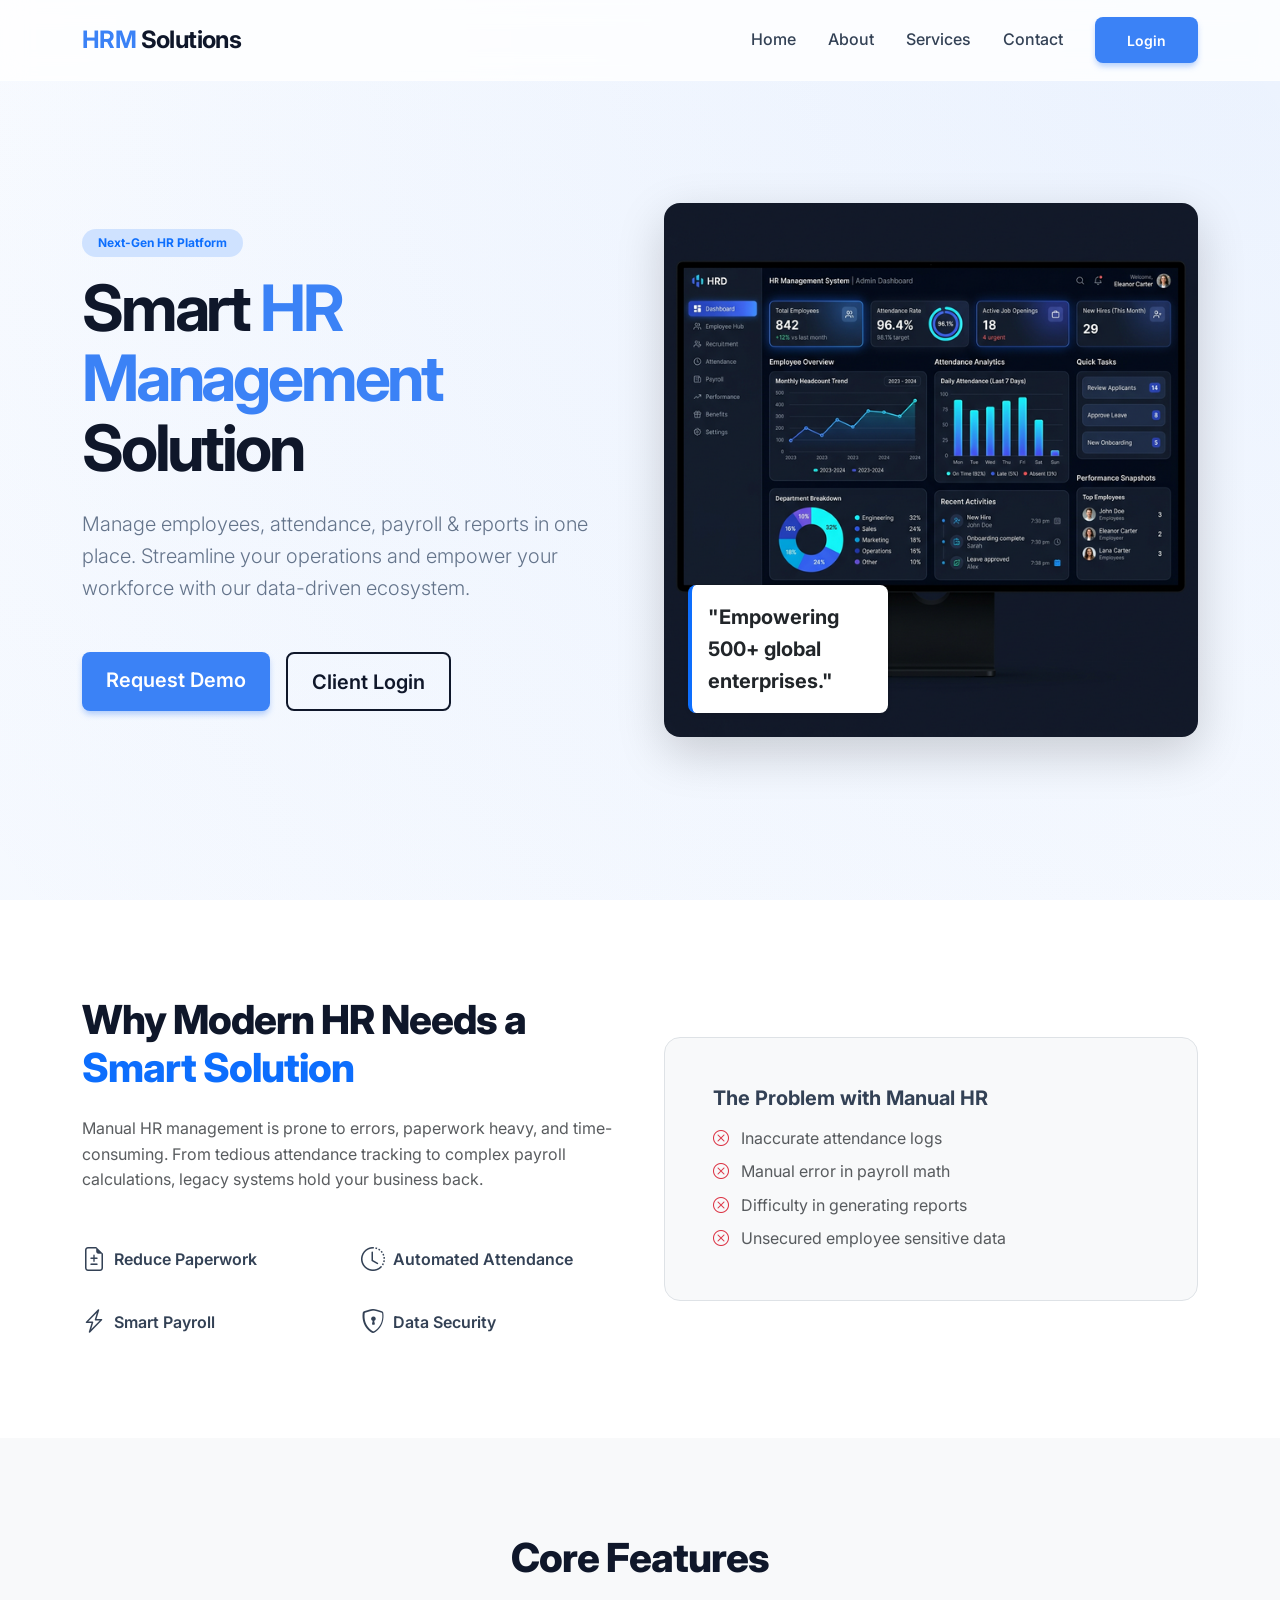
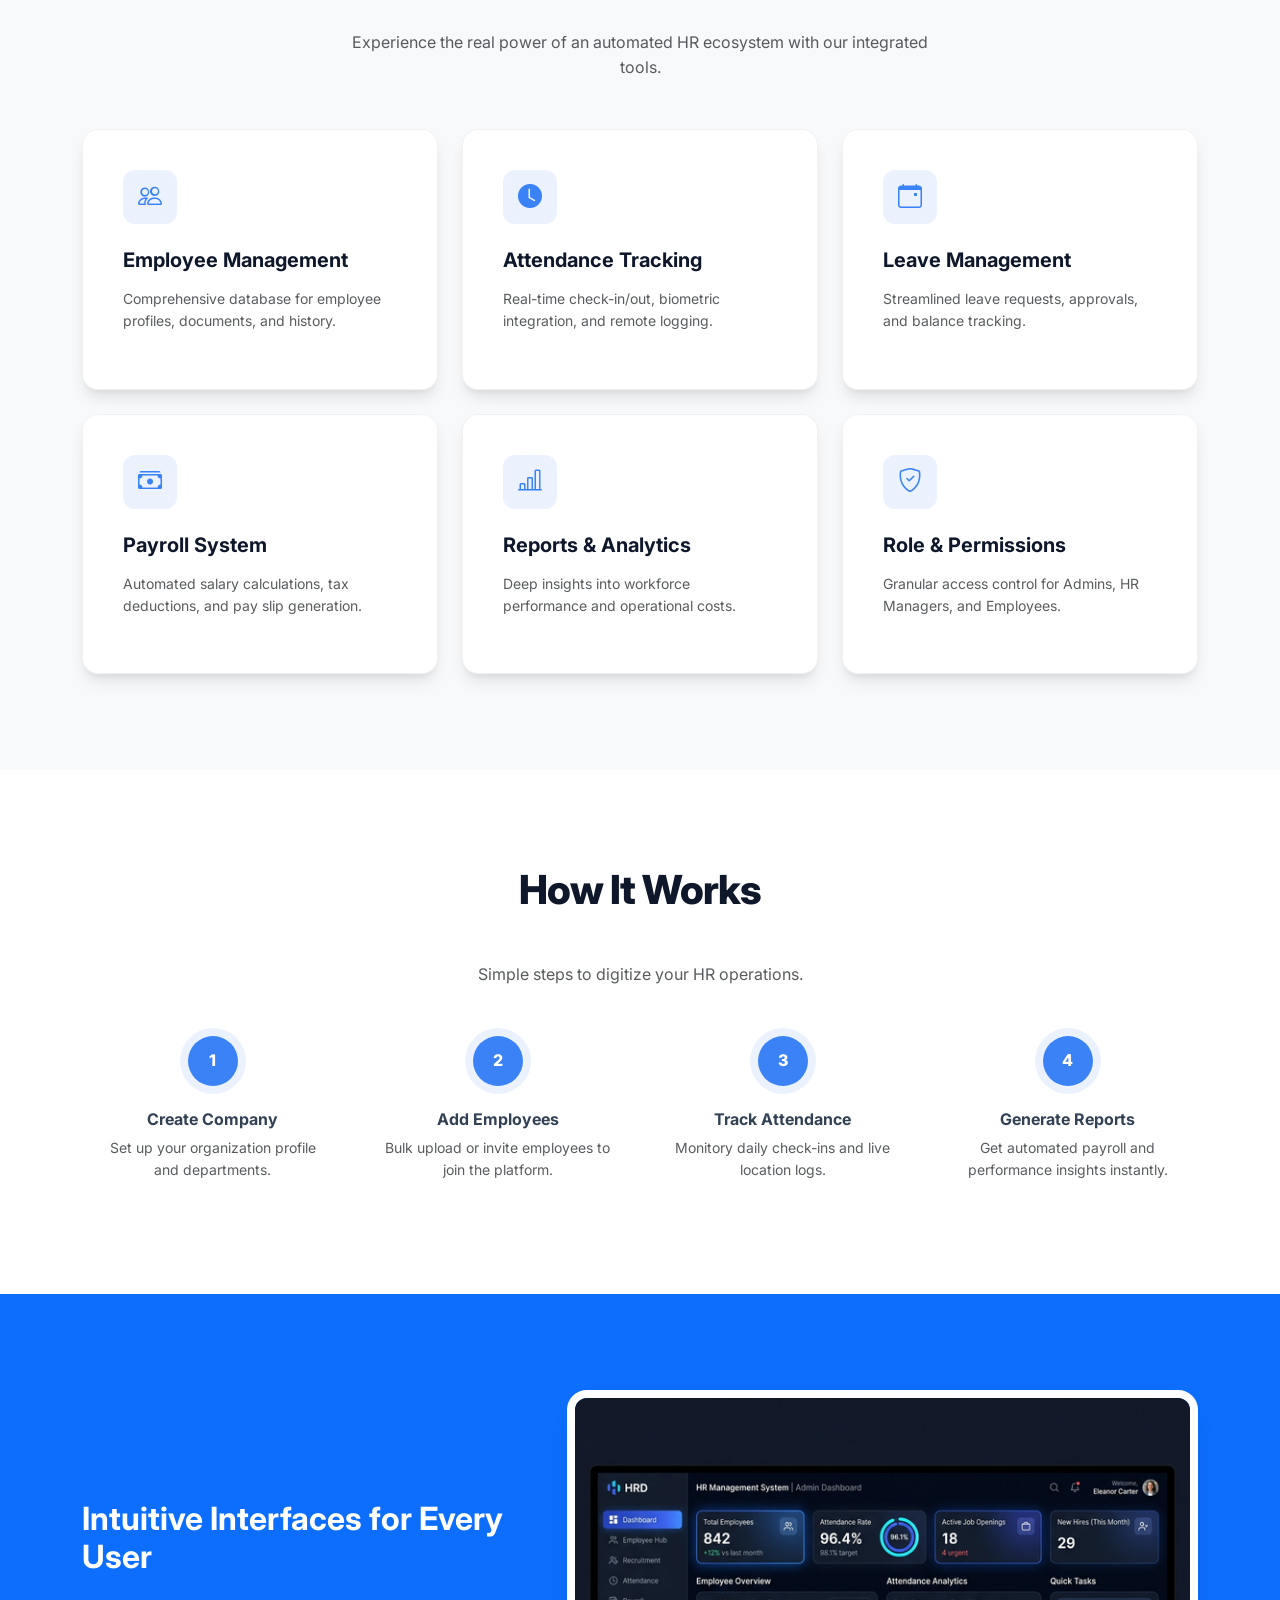
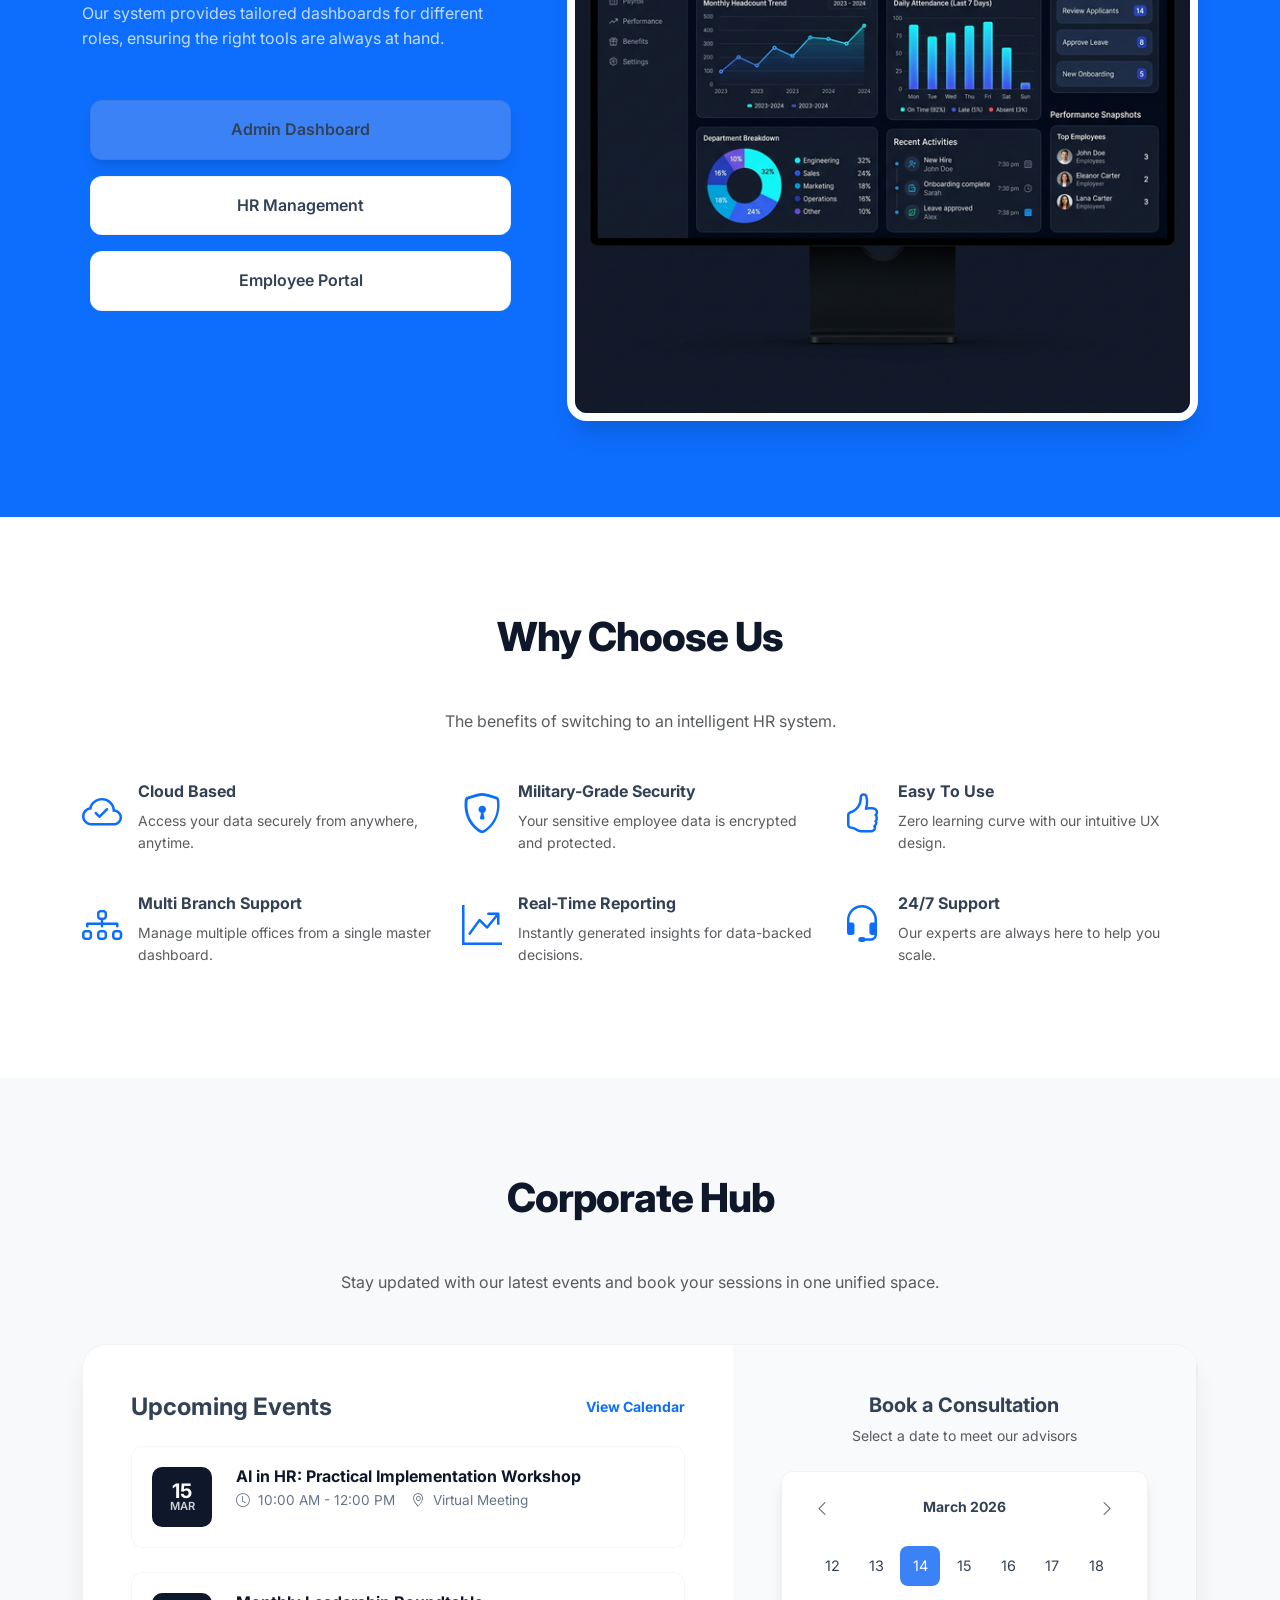
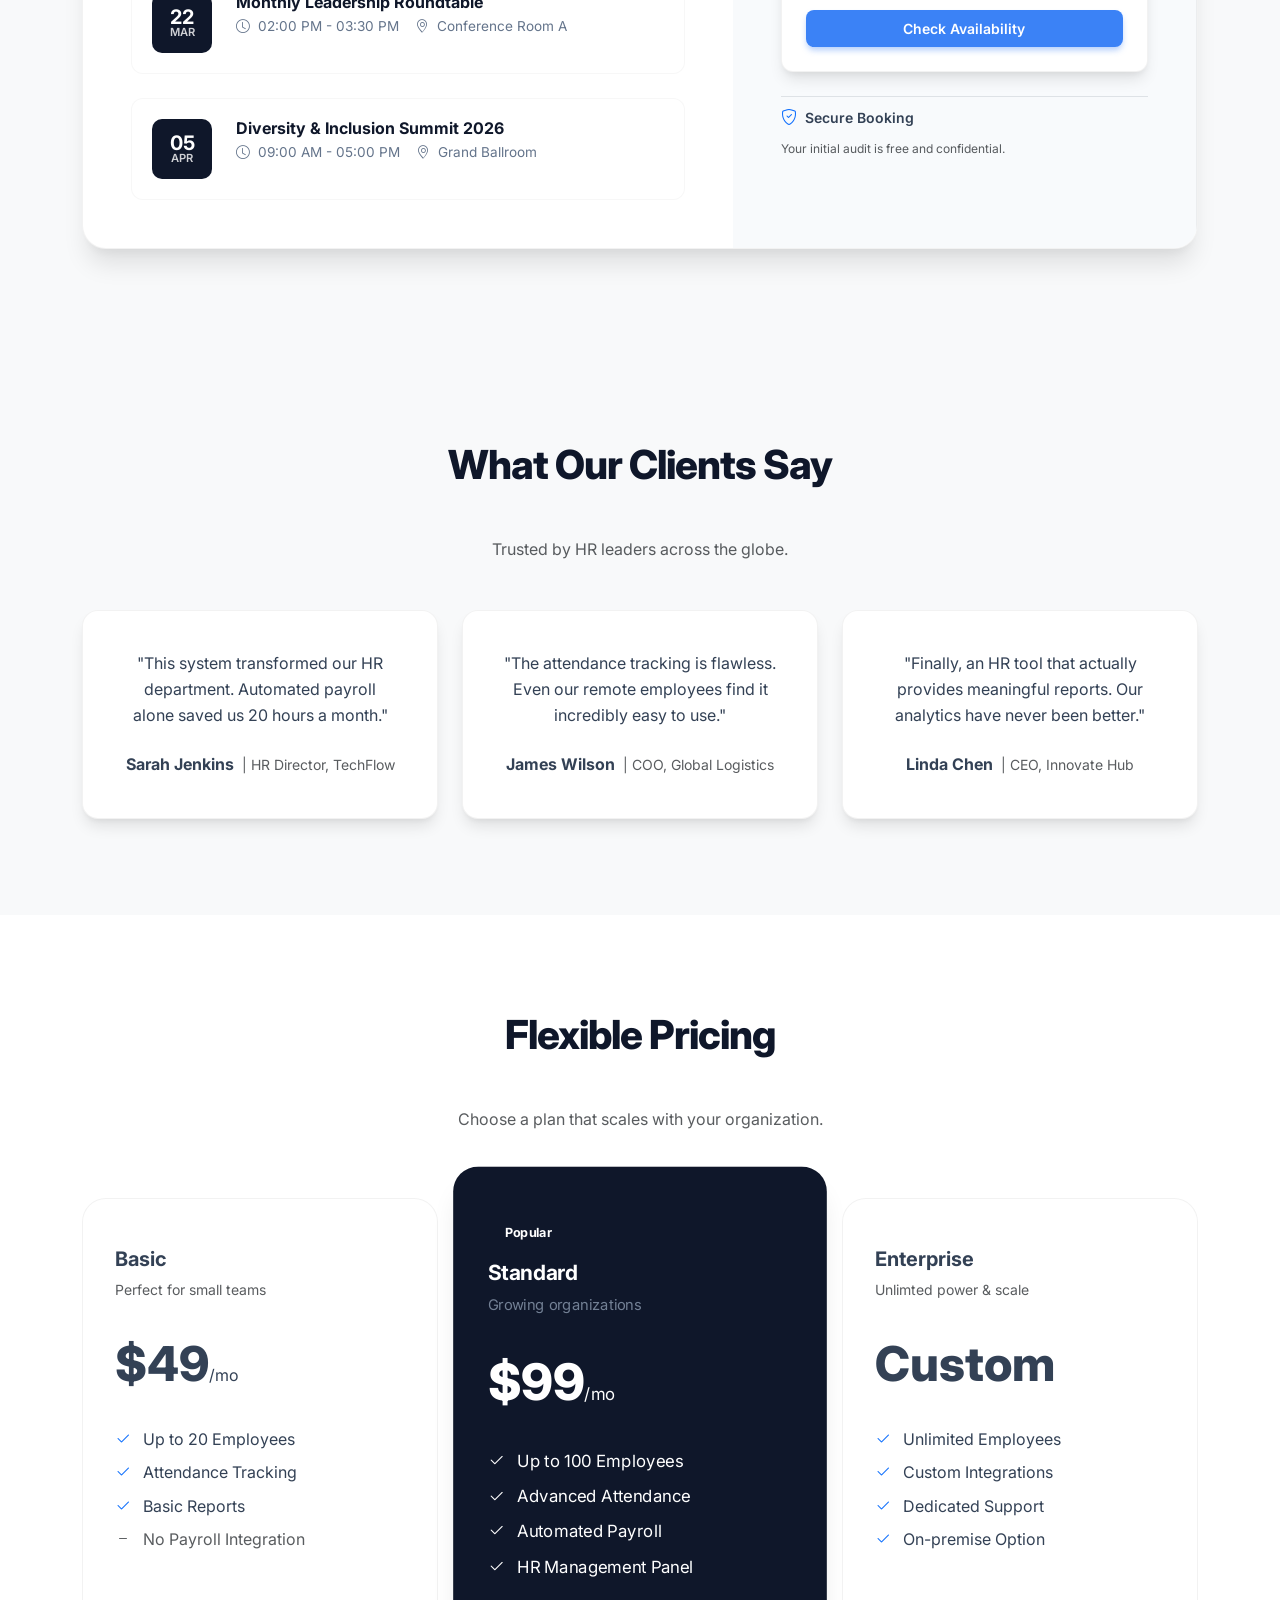
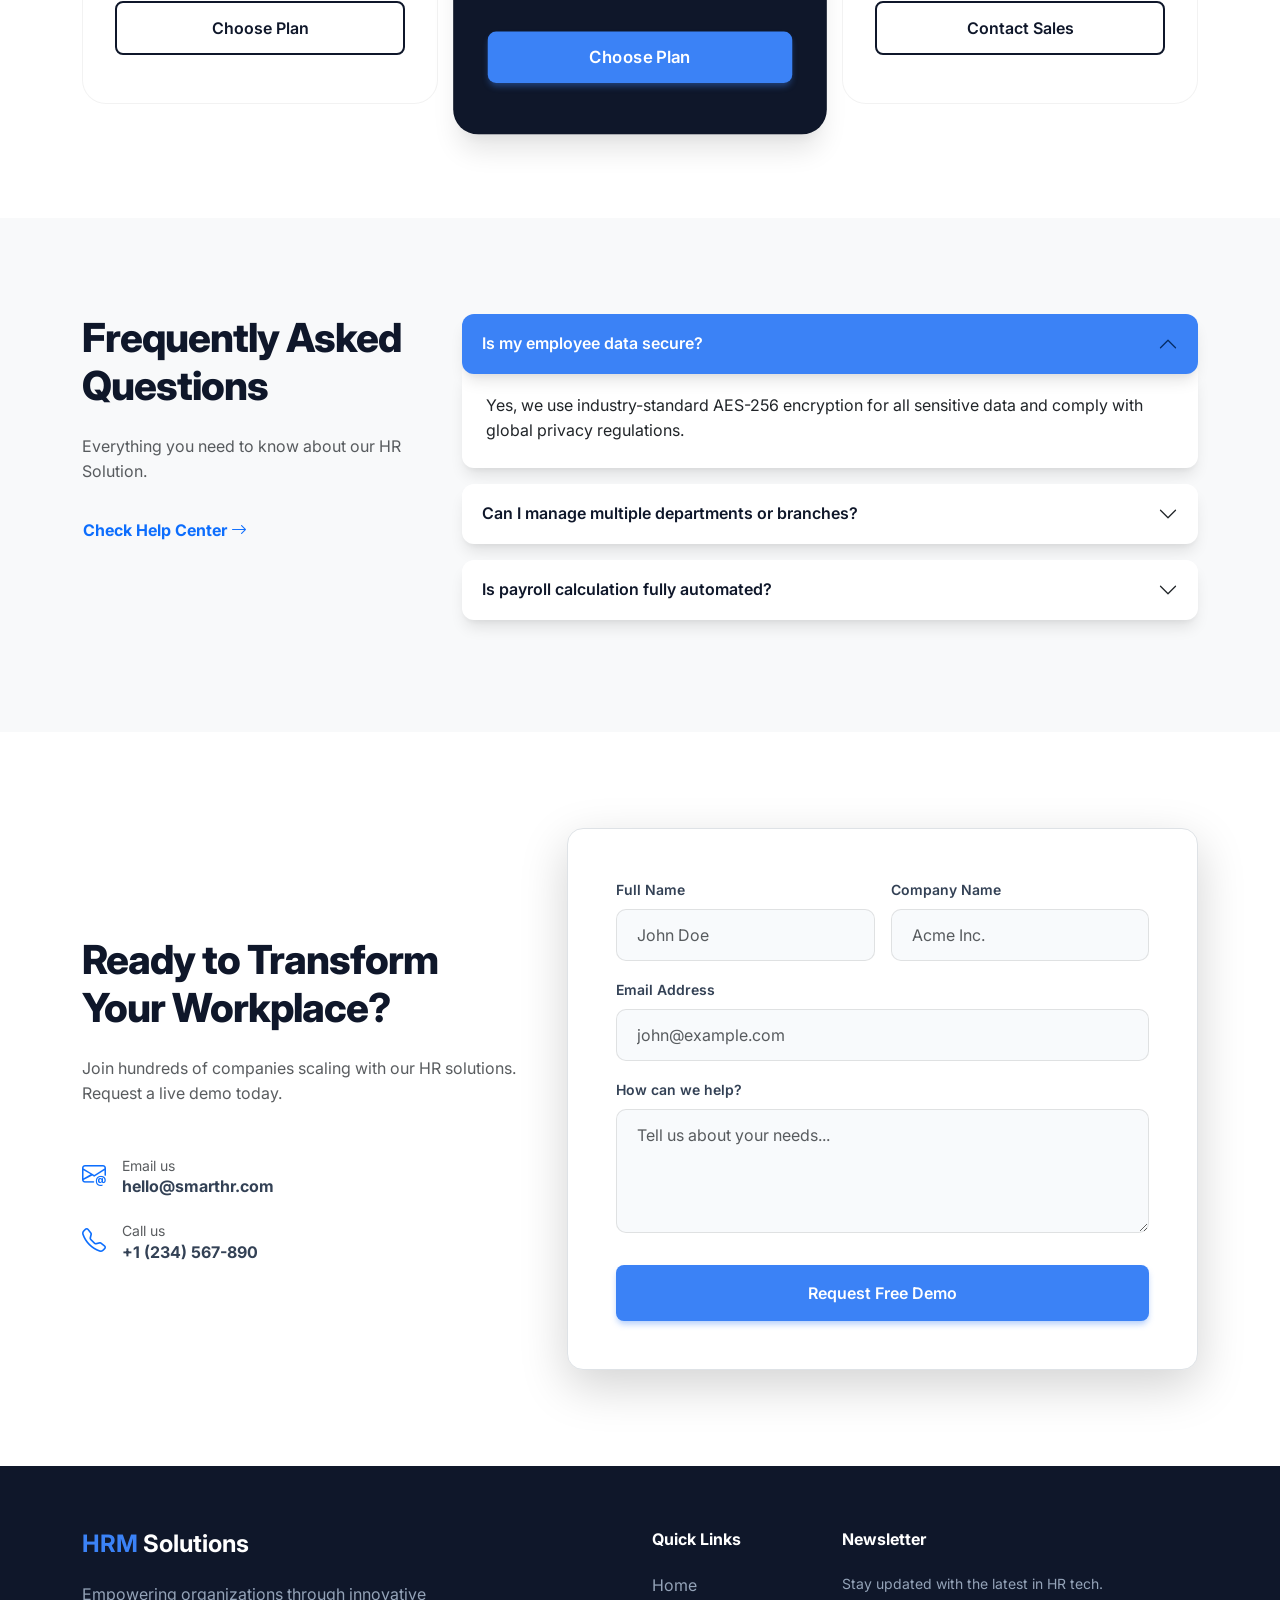
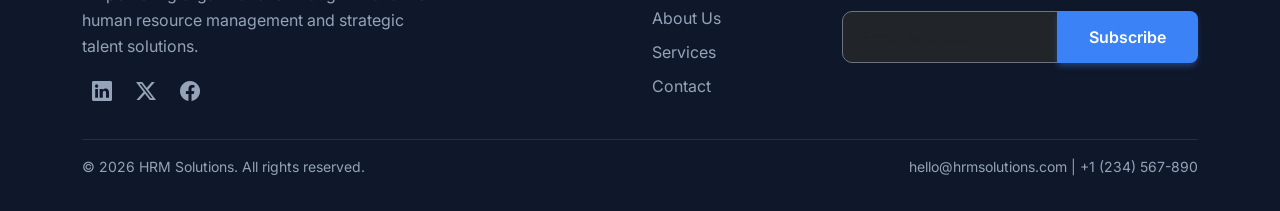
==== commit ed2de9a4: "Update the login" ====
--- a/index.html
+++ b/index.html
@@ -33,7 +33,7 @@
           <li class="nav-item"><a class="nav-link" href="services.html">Services</a></li>
           <li class="nav-item"><a class="nav-link" href="contact.html">Contact</a></li>
           <li class="nav-item ms-lg-3 mt-2 mt-lg-0">
-            <a class="btn btn-primary btn-sm" href="contact.html">Get Started</a>
+            <a class="btn btn-primary btn-sm" href="login.html">Login</a>
           </li>
         </ul>
       </div>
--- a/assets/css/main.css
+++ b/assets/css/main.css
@@ -460,8 +460,55 @@
   background: var(--bg-light);
 }
 
-.form-control:focus {
-  background: var(--white);
+/* Login Page Styles */
+.login-page {
+  min-height: 100vh;
+  display: flex;
+  align-items: center;
+  justify-content: center;
+  background: radial-gradient(circle at top right, rgba(59, 130, 246, 0.1), transparent),
+    var(--primary);
+  padding: 2rem;
+}
+
+.login-card {
+  background: rgba(255, 255, 255, 0.05);
+  backdrop-filter: blur(20px);
+  border: 1px solid rgba(255, 255, 255, 0.1);
+  border-radius: 24px;
+  padding: 3rem;
+  width: 100%;
+  max-width: 450px;
+  color: var(--white);
+  box-shadow: 0 25px 50px -12px rgba(0, 0, 0, 0.5);
+}
+
+.login-card .form-control {
+  background: rgba(255, 255, 255, 0.05);
+  border: 1px solid rgba(255, 255, 255, 0.1);
+  color: var(--white);
+}
+
+.login-card .form-control:focus {
+  background: rgba(255, 255, 255, 0.08);
   border-color: var(--accent);
-  box-shadow: 0 0 0 4px rgba(59, 130, 246, 0.1);
+  color: var(--white);
+}
+
+.login-card .form-label {
+  color: rgba(255, 255, 255, 0.8);
+  font-size: 0.85rem;
+  font-weight: 500;
+}
+
+.social-login-btn {
+  background: rgba(255, 255, 255, 0.05);
+  border: 1px solid rgba(255, 255, 255, 0.1);
+  color: var(--white);
+  transition: all 0.3s ease;
+}
+
+.social-login-btn:hover {
+  background: rgba(255, 255, 255, 0.1);
+  color: var(--white);
 }
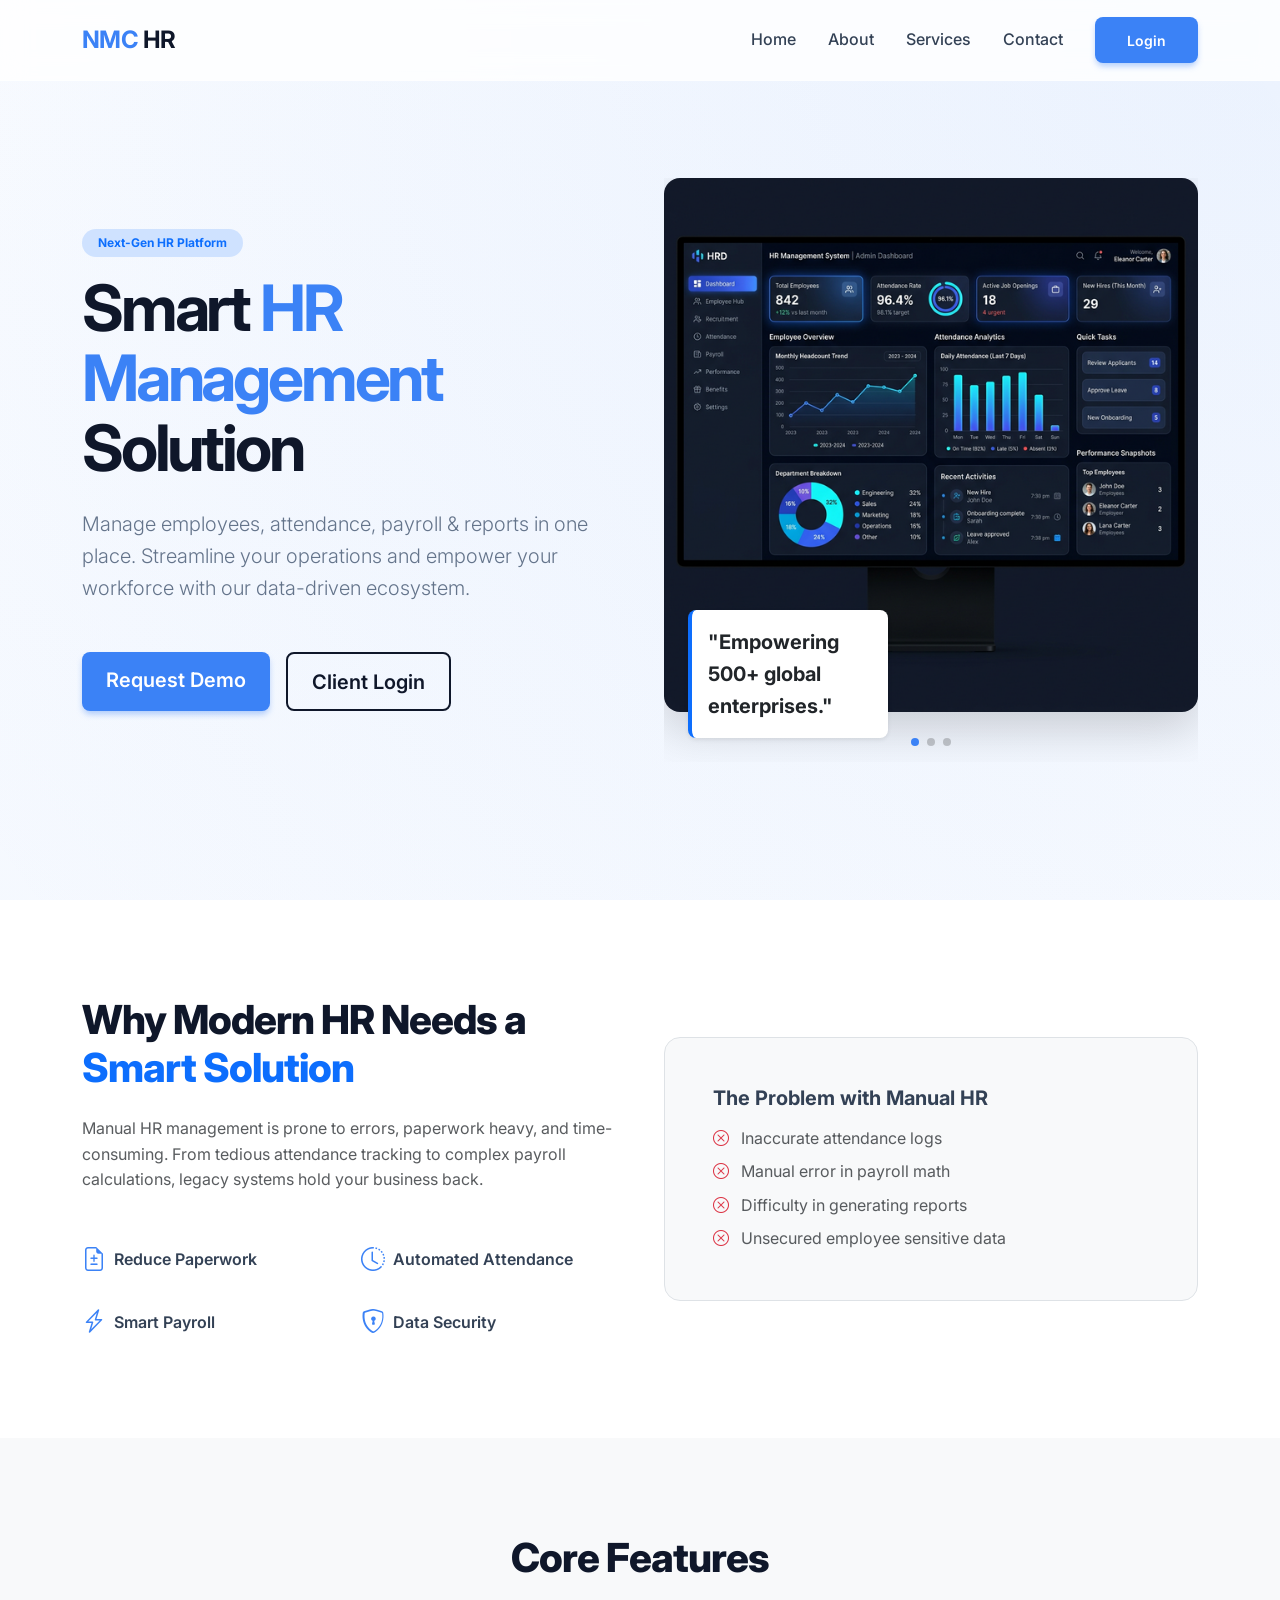
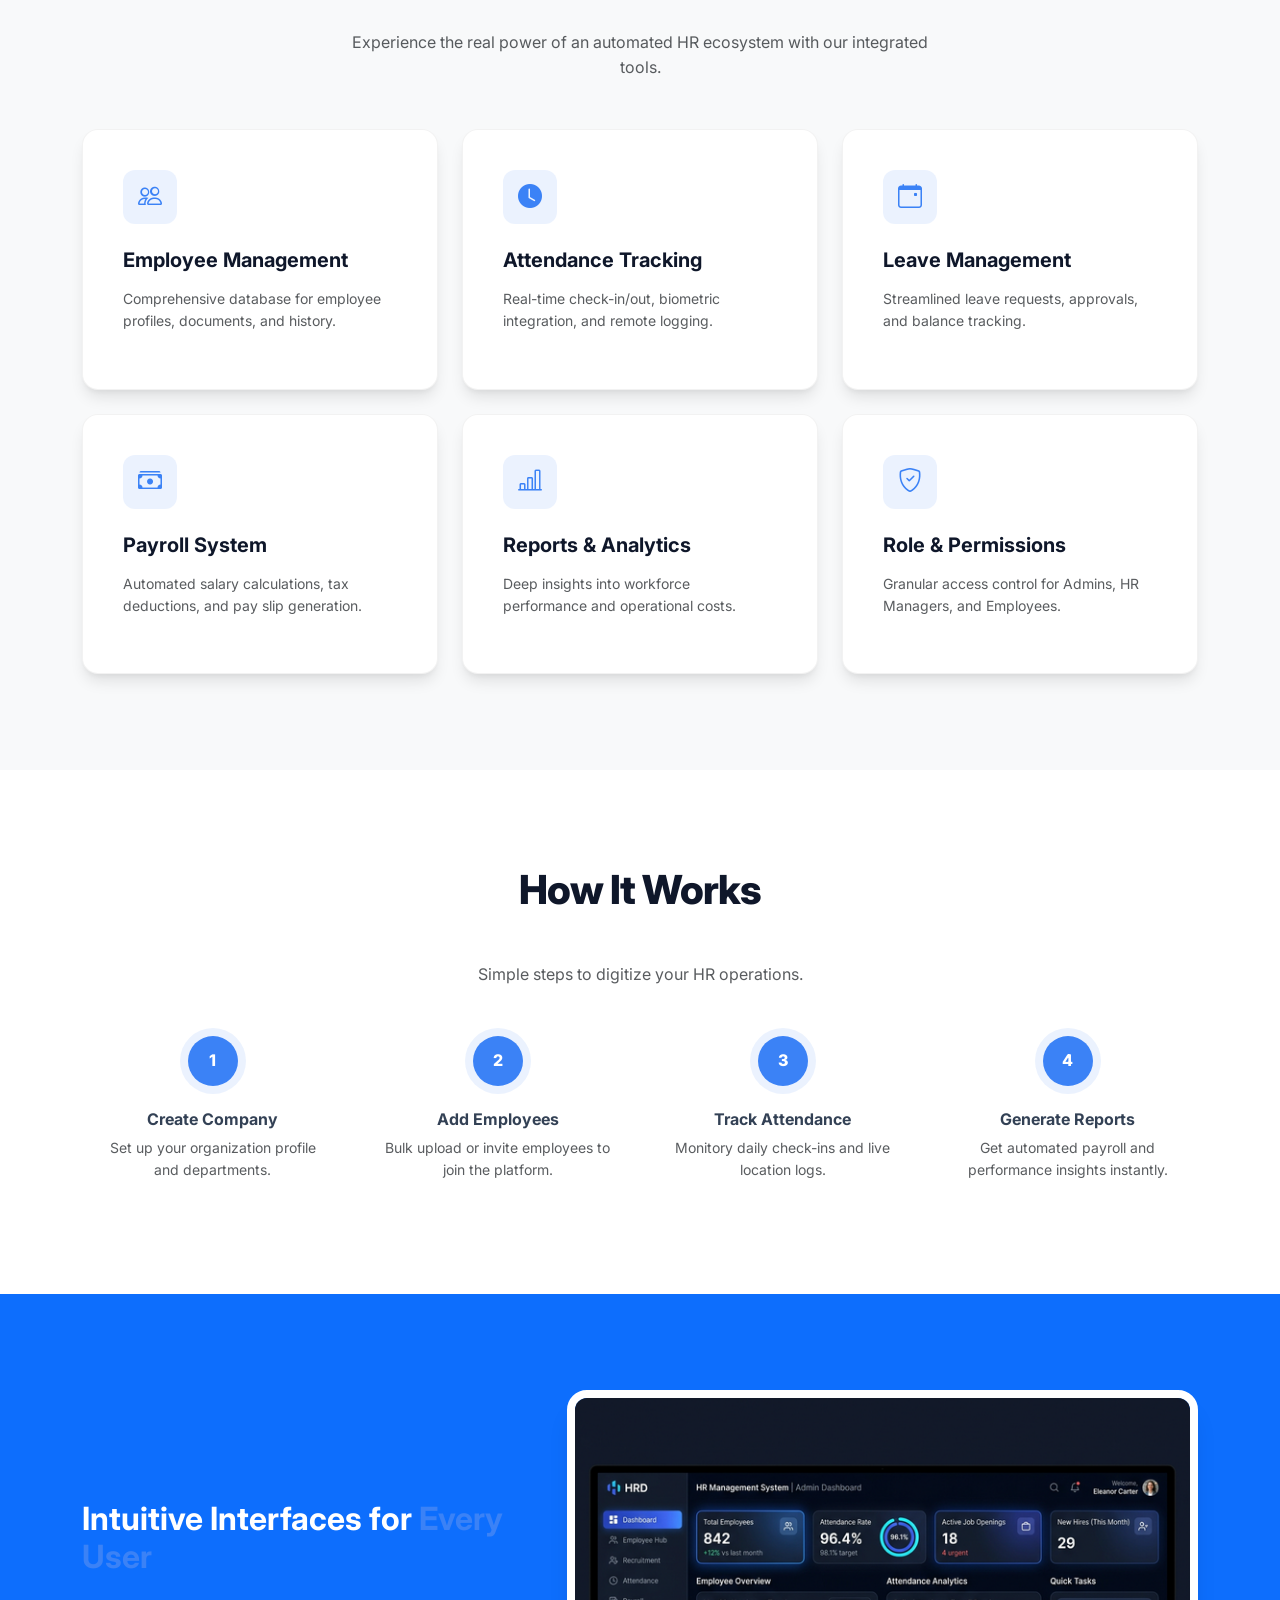
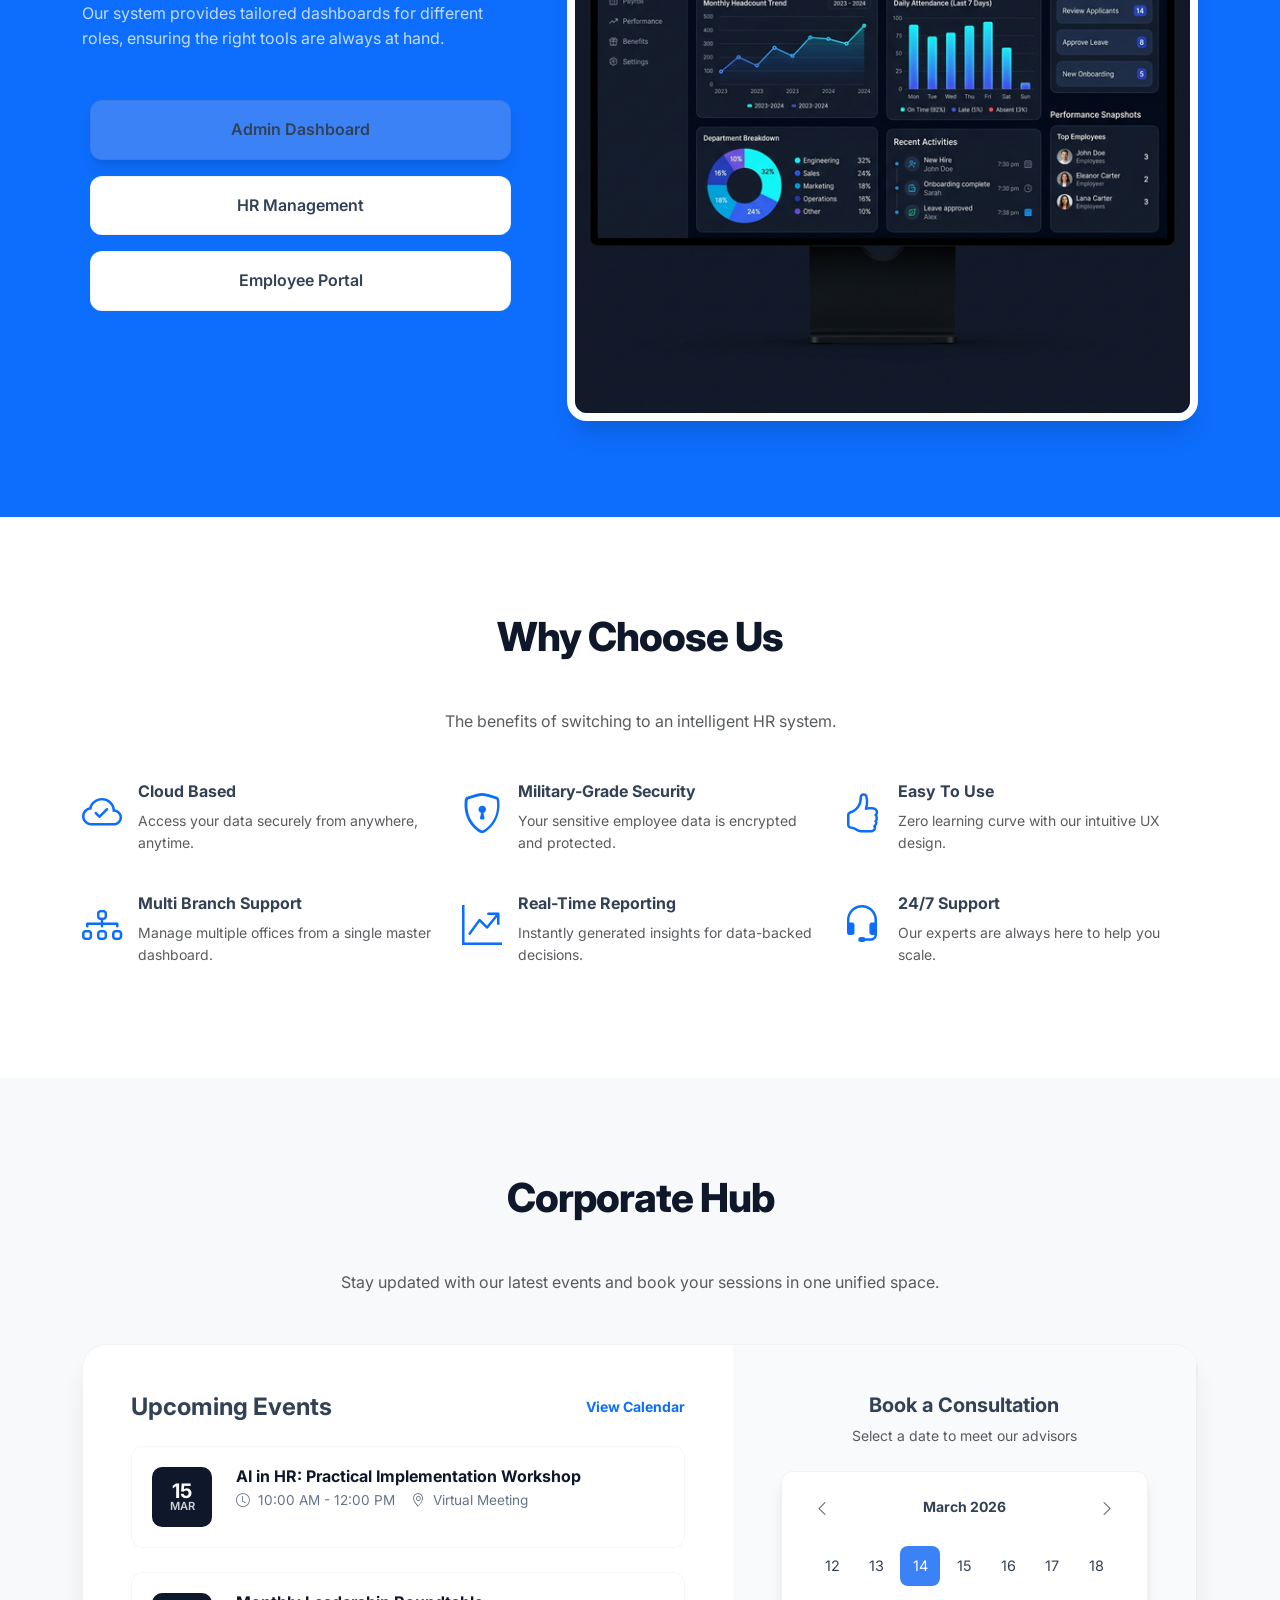
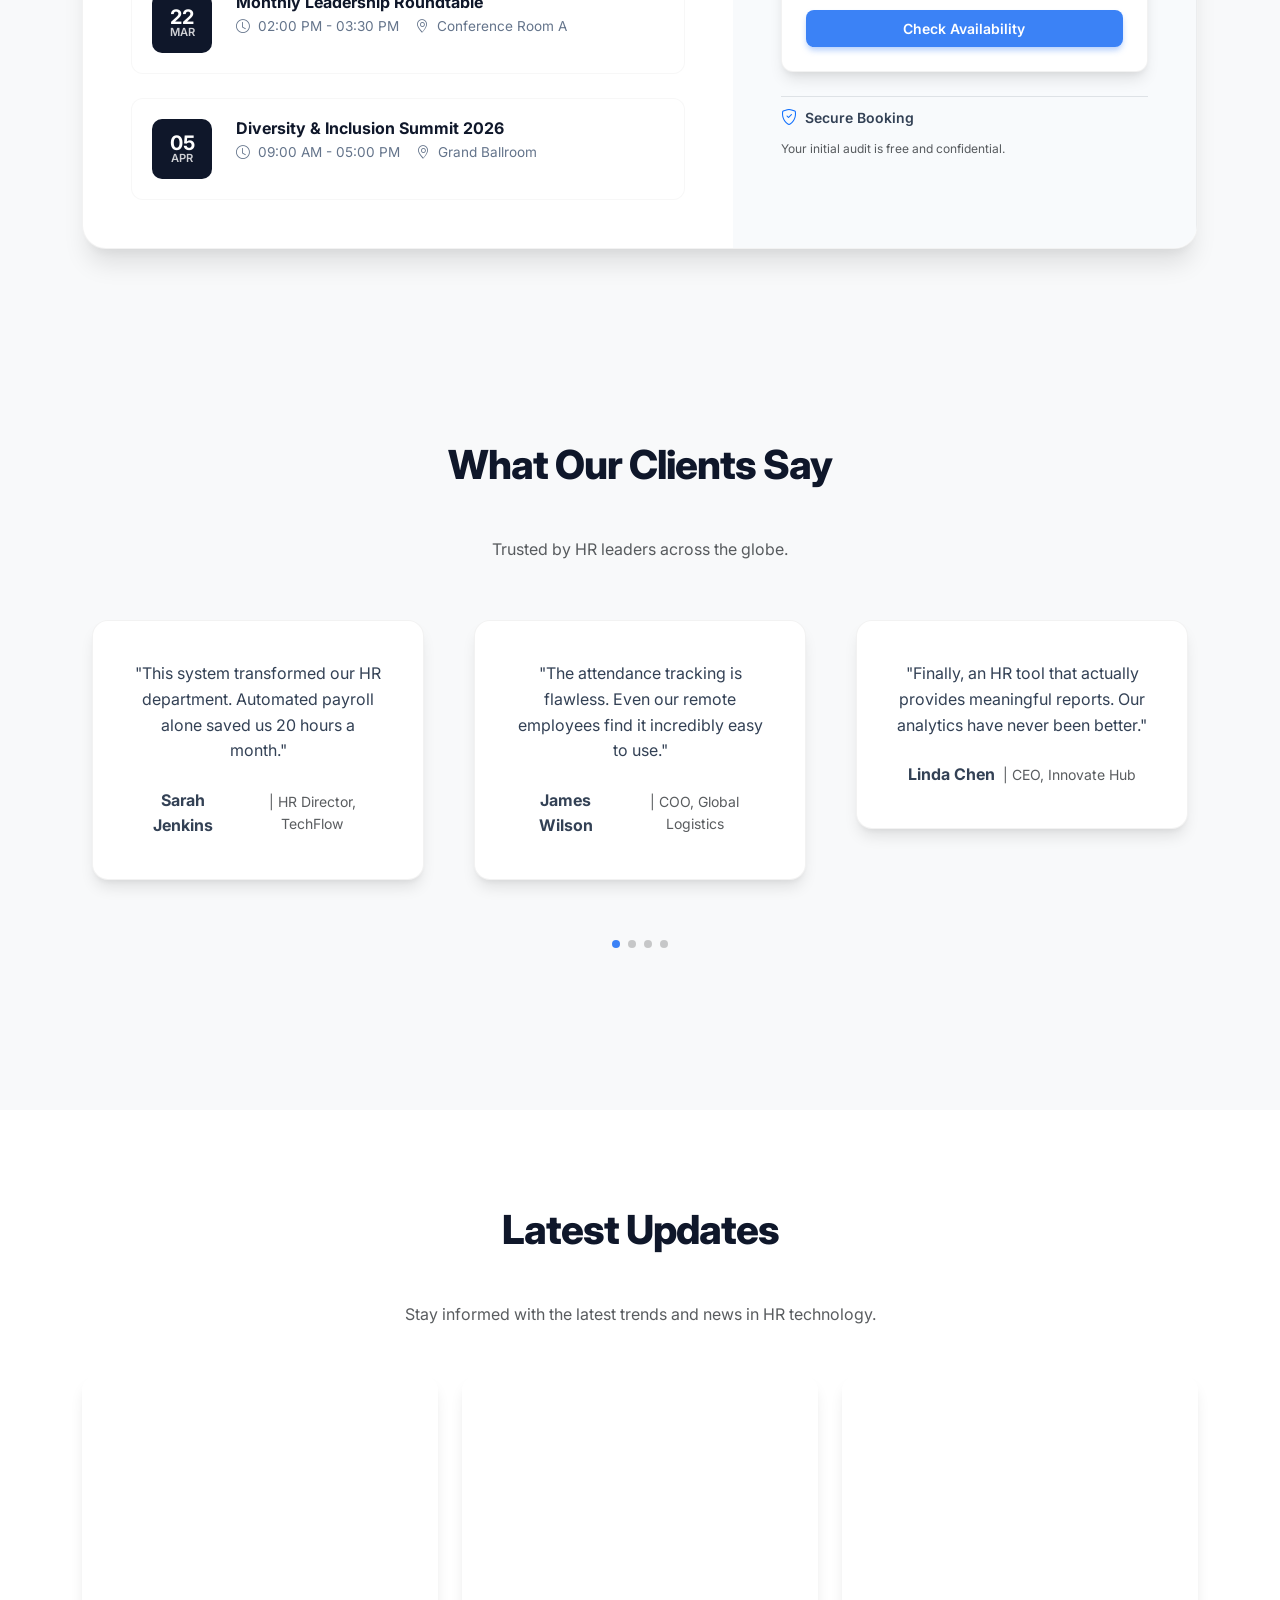
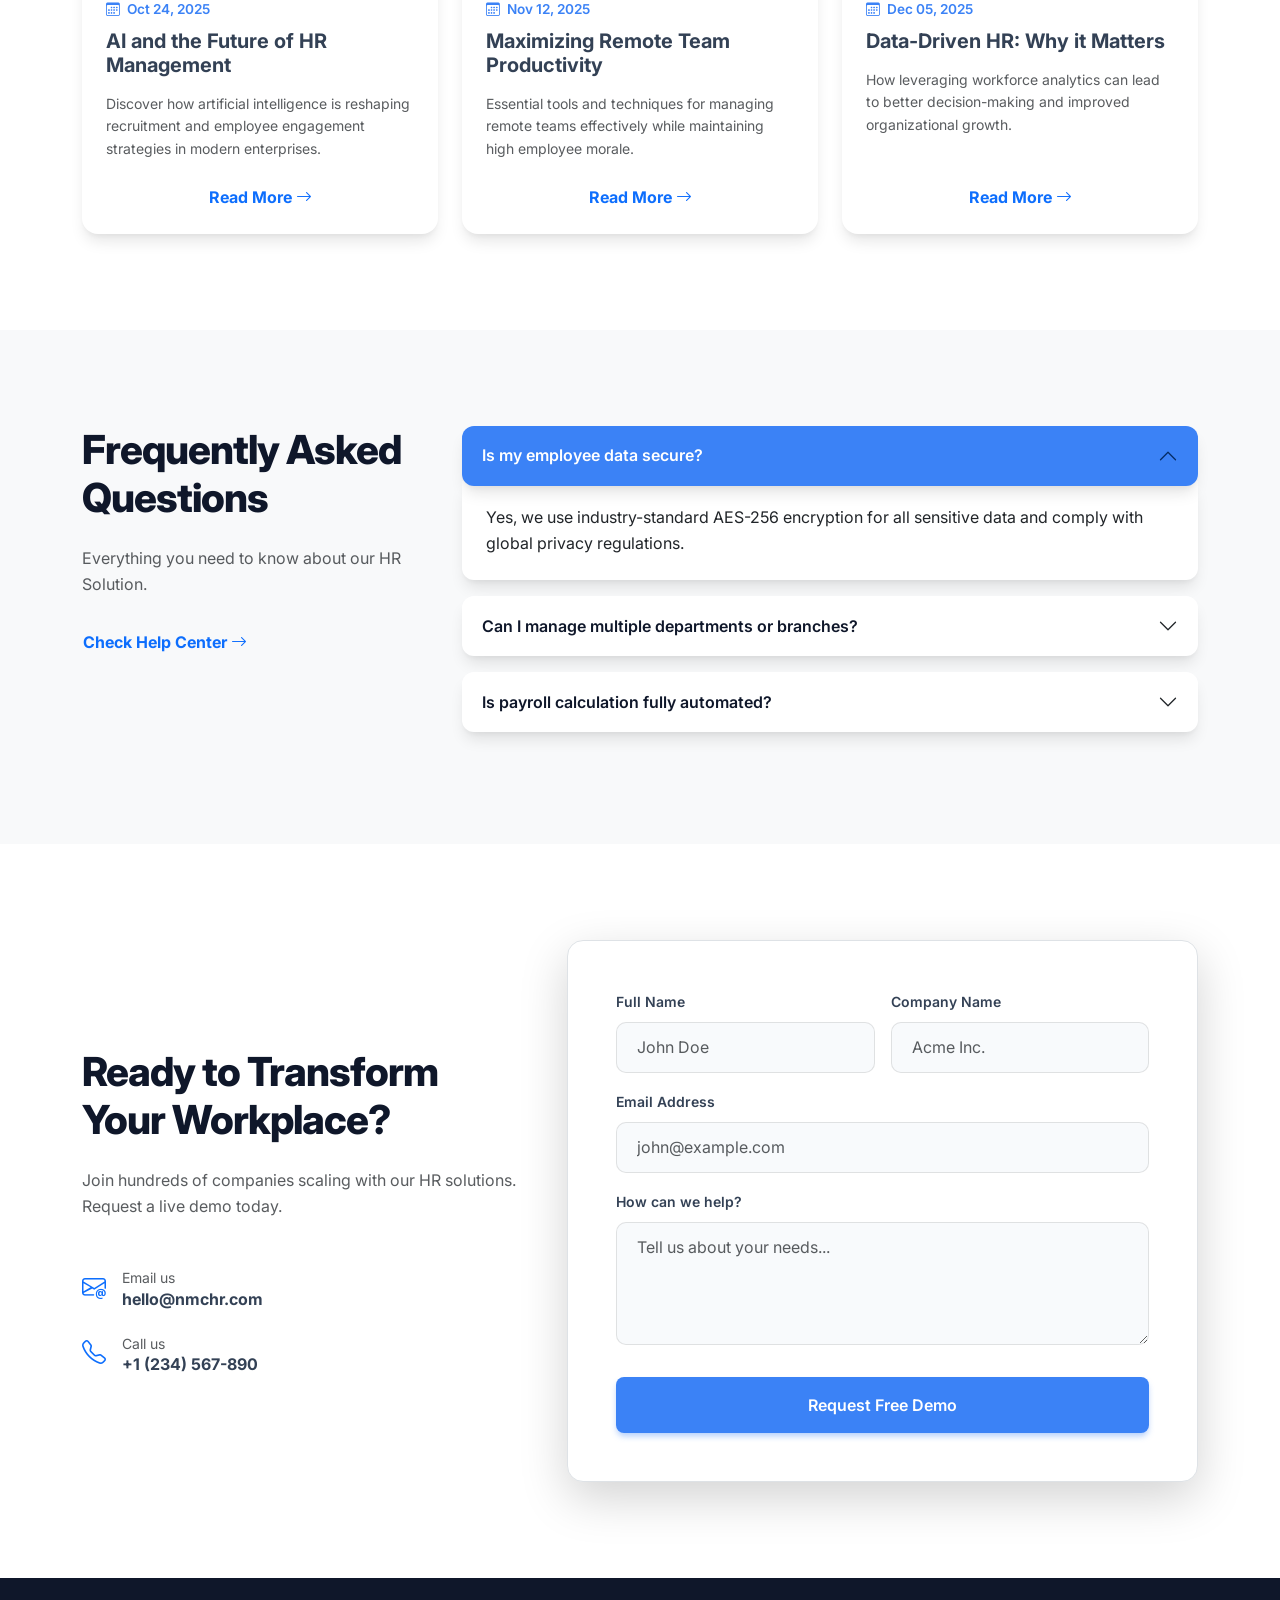
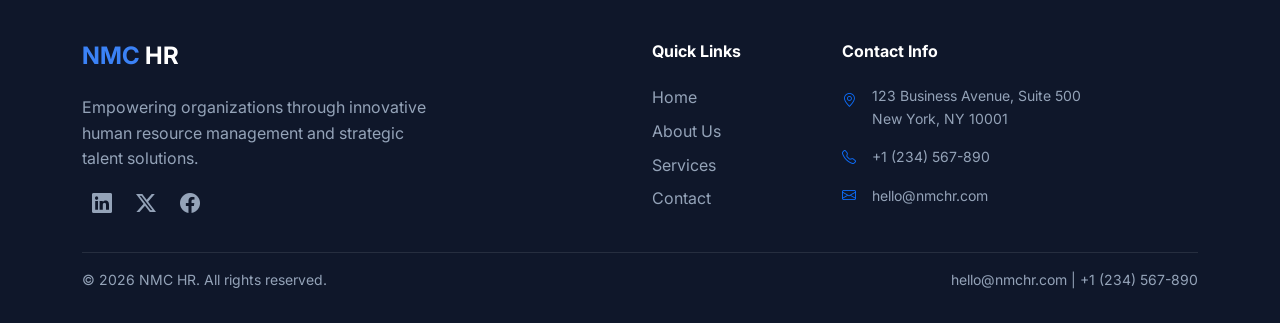
==== commit 352a8175: "Last Update" ====
--- a/index.html
+++ b/index.html
@@ -11,6 +11,8 @@
   <link rel="stylesheet" href="https://cdn.jsdelivr.net/npm/bootstrap-icons@1.11.1/font/bootstrap-icons.css">
   <!-- AOS Animations -->
   <link href="https://unpkg.com/aos@2.3.1/dist/aos.css" rel="stylesheet">
+  <!-- Swiper Slider -->
+  <link rel="stylesheet" href="https://cdn.jsdelivr.net/npm/swiper@11/swiper-bundle.min.css" />
   <!-- Custom CSS -->
   <link rel="stylesheet" href="assets/css/main.css">
 </head>
@@ -21,7 +23,7 @@
   <nav class="navbar navbar-expand-lg fixed-top">
     <div class="container">
       <a class="navbar-brand fw-bold" href="index.html">
-        <span style="color: var(--accent);">HRM</span> Solutions
+        <span style="color: var(--accent);">NMC</span> HR
       </a>
       <button class="navbar-toggler" type="button" data-bs-toggle="collapse" data-bs-target="#navbarNav">
         <span class="navbar-toggler-icon"></span>
@@ -57,10 +59,27 @@
         </div>
         <div class="col-lg-6" data-aos="fade-left" data-aos-delay="200">
           <div class="position-relative">
-            <img src="assets/images/admin_dashboard.png" alt="HR Solutions" class="img-fluid rounded-4 shadow-lg">
+            <!-- Hero Slider -->
+            <div class="swiper heroSwiper">
+              <div class="swiper-wrapper">
+                <div class="swiper-slide">
+                  <img src="assets/images/admin_dashboard.png" alt="HR Solutions 1"
+                    class="img-fluid rounded-4 shadow-lg">
+                </div>
+                <div class="swiper-slide">
+                  <img src="assets/images/hr_panel.png" alt="HR Solutions 2" class="img-fluid rounded-4 shadow-lg">
+                </div>
+                <div class="swiper-slide">
+                  <img src="assets/images/employee_portal.png" alt="HR Solutions 3"
+                    class="img-fluid rounded-4 shadow-lg">
+                </div>
+              </div>
+              <div class="swiper-pagination"></div>
+            </div>
+
             <div
               class="position-absolute bottom-0 start-0 m-4 p-3 bg-white rounded-3 shadow-sm border-start border-4 border-primary d-none d-md-block"
-              style="max-width: 200px;" data-aos="zoom-in" data-aos-delay="400">
+              style="max-width: 200px; z-index: 10;" data-aos="zoom-in" data-aos-delay="400">
               <p class="mb-0 small fw-bold text-dark">"Empowering 500+ global enterprises."</p>
             </div>
           </div>
@@ -439,96 +458,118 @@
         <h2 class="section-title">What Our Clients Say</h2>
         <p class="text-muted">Trusted by HR leaders across the globe.</p>
       </div>
+      <div class="swiper testimonialSwiper" data-aos="fade-up" data-aos-delay="100">
+        <div class="swiper-wrapper">
+          <div class="swiper-slide">
+            <div class="service-card text-center h-100">
+              <p class="mb-4">"This system transformed our HR department. Automated payroll alone saved us 20 hours a
+                month."</p>
+              <div class="d-flex align-items-center justify-content-center gap-2">
+                <span class="fw-bold">Sarah Jenkins</span>
+                <span class="small text-muted">| HR Director, TechFlow</span>
+              </div>
+            </div>
+          </div>
+          <div class="swiper-slide">
+            <div class="service-card text-center h-100">
+              <p class="mb-4">"The attendance tracking is flawless. Even our remote employees find it incredibly easy to
+                use."</p>
+              <div class="d-flex align-items-center justify-content-center gap-2">
+                <span class="fw-bold">James Wilson</span>
+                <span class="small text-muted">| COO, Global Logistics</span>
+              </div>
+            </div>
+          </div>
+          <div class="swiper-slide">
+            <div class="service-card text-center h-100">
+              <p class="mb-4">"Finally, an HR tool that actually provides meaningful reports. Our analytics have never
+                been better."</p>
+              <div class="d-flex align-items-center justify-content-center gap-2">
+                <span class="fw-bold">Linda Chen</span>
+                <span class="small text-muted">| CEO, Innovate Hub</span>
+              </div>
+            </div>
+          </div>
+          <div class="swiper-slide">
+            <div class="service-card text-center h-100">
+              <p class="mb-4">"I am very happy with the service provided by HRM Solutions. The team is very professional
+                and the platform is very user-friendly."</p>
+              <div class="d-flex align-items-center justify-content-center gap-2">
+                <span class="fw-bold">Mynul Islam</span>
+                <span class="small text-muted">| CEO, Innovate Hub</span>
+              </div>
+            </div>
+          </div>
+        </div>
+        <div class="swiper-pagination mt-5 position-relative"></div>
+      </div>
+    </div>
+  </section>
+
+  <!-- Latest News Section -->
+  <section id="news" class="py-5">
+    <div class="container py-5">
+      <div class="text-center mb-5" data-aos="fade-up">
+        <h2 class="section-title">Latest Updates</h2>
+        <p class="text-muted">Stay informed with the latest trends and news in HR technology.</p>
+      </div>
       <div class="row g-4">
-        <div class="col-lg-4" data-aos="fade-up" data-aos-delay="100">
-          <div class="service-card text-center">
-            <p class="mb-4">"This system transformed our HR department. Automated payroll alone saved us 20 hours a
-              month."</p>
-            <div class="d-flex align-items-center justify-content-center gap-2">
-              <span class="fw-bold">Sarah Jenkins</span>
-              <span class="small text-muted">| HR Director, TechFlow</span>
-            </div>
-          </div>
-        </div>
-        <div class="col-lg-4" data-aos="fade-up" data-aos-delay="200">
-          <div class="service-card text-center">
-            <p class="mb-4">"The attendance tracking is flawless. Even our remote employees find it incredibly easy to
-              use."</p>
-            <div class="d-flex align-items-center justify-content-center gap-2">
-              <span class="fw-bold">James Wilson</span>
-              <span class="small text-muted">| COO, Global Logistics</span>
-            </div>
-          </div>
-        </div>
-        <div class="col-lg-4" data-aos="fade-up" data-aos-delay="300">
-          <div class="service-card text-center">
-            <p class="mb-4">"Finally, an HR tool that actually provides meaningful reports. Our analytics have never
-              been
-              better."</p>
-            <div class="d-flex align-items-center justify-content-center gap-2">
-              <span class="fw-bold">Linda Chen</span>
-              <span class="small text-muted">| CEO, Innovate Hub</span>
-            </div>
-          </div>
-        </div>
-      </div>
-    </div>
-  </section>
-
-  <!-- Pricing Section -->
-  <section id="pricing" class="py-5">
-    <div class="container py-5">
-      <div class="text-center mb-5" data-aos="fade-up">
-        <h2 class="section-title">Flexible Pricing</h2>
-        <p class="text-muted">Choose a plan that scales with your organization.</p>
-      </div>
-      <div class="row g-4 align-items-center">
-        <div class="col-lg-4" data-aos="fade-up" data-aos-delay="100">
-          <div class="pricing-card">
-            <h5 class="fw-bold">Basic</h5>
-            <p class="small text-muted">Perfect for small teams</p>
-            <div class="price">$49<span class="fs-6 fw-normal">/mo</span></div>
-            <ul class="list-unstyled mb-5">
-              <li class="mb-2"><i class="bi bi-check2 text-primary me-2"></i> Up to 20 Employees</li>
-              <li class="mb-2"><i class="bi bi-check2 text-primary me-2"></i> Attendance Tracking</li>
-              <li class="mb-2"><i class="bi bi-check2 text-primary me-2"></i> Basic Reports</li>
-              <li class="text-muted"><i class="bi bi-dash text-muted me-2"></i> No Payroll Integration</li>
-            </ul>
-            <button class="btn btn-outline w-100">Choose Plan</button>
-          </div>
-        </div>
-        <div class="col-lg-4" data-aos="fade-up" data-aos-delay="200">
-          <div class="pricing-card featured">
-            <div class="badge bg-accent px-3 py-1 rounded-pill mb-3">Popular</div>
-            <h5 class="fw-bold">Standard</h5>
-            <p class="small text-muted opacity-75">Growing organizations</p>
-            <div class="price">$99<span class="fs-6 fw-normal">/mo</span></div>
-            <ul class="list-unstyled mb-5">
-              <li class="mb-2"><i class="bi bi-check2 text-accent me-2"></i> Up to 100 Employees</li>
-              <li class="mb-2"><i class="bi bi-check2 text-accent me-2"></i> Advanced Attendance</li>
-              <li class="mb-2"><i class="bi bi-check2 text-accent me-2"></i> Automated Payroll</li>
-              <li class="mb-2"><i class="bi bi-check2 text-accent me-2"></i> HR Management Panel</li>
-            </ul>
-            <button class="btn btn-primary w-100">Choose Plan</button>
-          </div>
-        </div>
-        <div class="col-lg-4" data-aos="fade-up" data-aos-delay="300">
-          <div class="pricing-card">
-            <h5 class="fw-bold">Enterprise</h5>
-            <p class="small text-muted">Unlimted power & scale</p>
-            <div class="price">Custom</div>
-            <ul class="list-unstyled mb-5">
-              <li class="mb-2"><i class="bi bi-check2 text-primary me-2"></i> Unlimited Employees</li>
-              <li class="mb-2"><i class="bi bi-check2 text-primary me-2"></i> Custom Integrations</li>
-              <li class="mb-2"><i class="bi bi-check2 text-primary me-2"></i> Dedicated Support</li>
-              <li class="mb-2"><i class="bi bi-check2 text-primary me-2"></i> On-premise Option</li>
-            </ul>
-            <button class="btn btn-outline w-100">Contact Sales</button>
-          </div>
-        </div>
-      </div>
-    </div>
-  </section>
+        <div class="col-lg-4 col-md-6" data-aos="fade-up" data-aos-delay="100">
+          <div class="news-card h-100">
+            <div class="news-img"
+              style="background-image: url('https://images.unsplash.com/photo-1552664730-d307ca884978?auto=format&fit=crop&q=80&w=800');">
+            </div>
+            <div class="news-content">
+              <div class="news-date">
+                <i class="bi bi-calendar3 me-1"></i> Oct 24, 2025
+              </div>
+              <h5 class="fw-bold mb-3">AI and the Future of HR Management</h5>
+              <p class="text-muted small mb-4">Discover how artificial intelligence is reshaping recruitment and
+                employee engagement strategies in modern enterprises.</p>
+              <a href="#" class="btn btn-link p-0 text-decoration-none fw-bold">Read More <i
+                  class="bi bi-arrow-right"></i></a>
+            </div>
+          </div>
+        </div>
+        <div class="col-lg-4 col-md-6" data-aos="fade-up" data-aos-delay="200">
+          <div class="news-card h-100">
+            <div class="news-img"
+              style="background-image: url('https://images.unsplash.com/photo-1542744173-8e7e53415bb0?auto=format&fit=crop&q=80&w=800');">
+            </div>
+            <div class="news-content">
+              <div class="news-date">
+                <i class="bi bi-calendar3 me-1"></i> Nov 12, 2025
+              </div>
+              <h5 class="fw-bold mb-3">Maximizing Remote Team Productivity</h5>
+              <p class="text-muted small mb-4">Essential tools and techniques for managing remote teams effectively
+                while maintaining high employee morale.</p>
+              <a href="#" class="btn btn-link p-0 text-decoration-none fw-bold">Read More <i
+                  class="bi bi-arrow-right"></i></a>
+            </div>
+          </div>
+        </div>
+        <div class="col-lg-4 col-md-6" data-aos="fade-up" data-aos-delay="300">
+          <div class="news-card h-100">
+            <div class="news-img"
+              style="background-image: url('https://images.unsplash.com/photo-1460925895917-afdab827c52f?auto=format&fit=crop&q=80&w=800');">
+            </div>
+            <div class="news-content">
+              <div class="news-date">
+                <i class="bi bi-calendar3 me-1"></i> Dec 05, 2025
+              </div>
+              <h5 class="fw-bold mb-3">Data-Driven HR: Why it Matters</h5>
+              <p class="text-muted small mb-4">How leveraging workforce analytics can lead to better decision-making and
+                improved organizational growth.</p>
+              <a href="#" class="btn btn-link p-0 text-decoration-none fw-bold">Read More <i
+                  class="bi bi-arrow-right"></i></a>
+            </div>
+          </div>
+        </div>
+      </div>
+    </div>
+  </section>
+
+
 
   <!-- FAQ Section -->
   <section id="faq" class="py-5 bg-light">
@@ -600,7 +641,7 @@
             <div class="fs-4 text-primary"><i class="bi bi-envelope-at"></i></div>
             <div>
               <p class="mb-0 small text-muted">Email us</p>
-              <h6 class="fw-bold mb-0">hello@smarthr.com</h6>
+              <h6 class="fw-bold mb-0">hello@nmchr.com</h6>
             </div>
           </div>
           <div class="d-flex align-items-center gap-3">
@@ -648,7 +689,7 @@
     <div class="container">
       <div class="row g-4 mb-4">
         <div class="col-lg-4">
-          <h4 class="fw-bold mb-4"><span style="color: var(--accent);">HRM</span> Solutions</h4>
+          <h4 class="fw-bold mb-4"><span style="color: var(--accent);">NMC</span> HR</h4>
           <p class="footer-text">Empowering organizations through innovative human resource management and strategic
             talent solutions.</p>
           <div class="social-links">
@@ -667,21 +708,30 @@
           </ul>
         </div>
         <div class="col-lg-4">
-          <h6 class="fw-bold mb-4">Newsletter</h6>
-          <p class="footer-text small">Stay updated with the latest in HR tech.</p>
-          <div class="input-group mb-3">
-            <input type="text" class="form-control bg-dark border-secondary text-white" placeholder="Email address">
-            <button class="btn btn-primary" type="button">Subscribe</button>
-          </div>
+          <h6 class="fw-bold mb-4">Contact Info</h6>
+          <ul class="list-unstyled footer-text small">
+            <li class="mb-3 d-flex align-items-start gap-3">
+              <i class="bi bi-geo-alt text-primary mt-1"></i>
+              <span>123 Business Avenue, Suite 500<br>New York, NY 10001</span>
+            </li>
+            <li class="mb-3 d-flex align-items-center gap-3">
+              <i class="bi bi-telephone text-primary"></i>
+              <span>+1 (234) 567-890</span>
+            </li>
+            <li class="mb-3 d-flex align-items-center gap-3">
+              <i class="bi bi-envelope text-primary"></i>
+              <span>hello@nmchr.com</span>
+            </li>
+          </ul>
         </div>
       </div>
       <hr class="border-secondary opacity-25">
       <div class="row align-items-center">
         <div class="col-md-6 text-center text-md-start">
-          <p class="mb-0 footer-text small">© 2026 HRM Solutions. All rights reserved.</p>
+          <p class="mb-0 footer-text small">© 2026 NMC HR. All rights reserved.</p>
         </div>
         <div class="col-md-6 text-center text-md-end">
-          <p class="mb-0 footer-text small">hello@hrmsolutions.com | +1 (234) 567-890</p>
+          <p class="mb-0 footer-text small">hello@nmchr.com | +1 (234) 567-890</p>
         </div>
       </div>
     </div>
@@ -690,6 +740,8 @@
   <!-- Scripts -->
   <script src="https://cdn.jsdelivr.net/npm/bootstrap@5.3.2/dist/js/bootstrap.bundle.min.js"></script>
   <script src="https://unpkg.com/aos@2.3.1/dist/aos.js"></script>
+  <script src="https://cdn.jsdelivr.net/npm/swiper@11/swiper-bundle.min.js"></script>
+  <script src="assets/js/main.js"></script>
   <script>
     AOS.init({
       duration: 1000,
--- a/assets/css/main.css
+++ b/assets/css/main.css
@@ -396,32 +396,6 @@
   box-shadow: 0 0 0 8px rgba(59, 130, 246, 0.1);
 }
 
-/* Pricing */
-.pricing-card {
-  background: var(--white);
-  border-radius: 24px;
-  padding: 3rem 2rem;
-  border: 1px solid rgba(0, 0, 0, 0.05);
-  transition: all 0.3s ease;
-  height: 100%;
-}
-
-.pricing-card.featured {
-  background: var(--primary);
-  color: var(--white);
-  transform: scale(1.05);
-  box-shadow: var(--shadow-lg);
-}
-
-.pricing-card.featured .text-muted {
-  color: #94a3b8 !important;
-}
-
-.pricing-card .price {
-  font-size: 3rem;
-  font-weight: 800;
-  margin: 1.5rem 0;
-}
 
 /* FAQ */
 .accordion-item {
@@ -511,4 +485,82 @@
 .social-login-btn:hover {
   background: rgba(255, 255, 255, 0.1);
   color: var(--white);
+}
+
+/* Swiper Slider Custom Styles */
+.heroSwiper,
+.testimonialSwiper {
+  width: 100%;
+  padding-bottom: 50px !important;
+}
+
+.heroSwiper .swiper-slide img {
+  width: 100%;
+  height: 100%;
+  object-fit: cover;
+}
+
+.testimonialSwiper .service-card {
+  margin: 10px;
+}
+
+.swiper-pagination-bullet-active {
+  background: var(--accent) !important;
+}
+
+/* Team Section Styles */
+.team-card {
+  background: var(--white);
+  padding: 2rem;
+  border-radius: 20px;
+  border: 1px solid rgba(0, 0, 0, 0.05);
+  transition: all 0.3s ease;
+  height: 100%;
+}
+
+.team-card:hover {
+  transform: translateY(-10px);
+  box-shadow: var(--shadow-lg);
+  border-color: var(--accent);
+}
+
+.team-img-wrapper {
+  overflow: hidden;
+  border-radius: 16px;
+}
+
+.team-img-wrapper img {
+  transition: transform 0.5s ease;
+}
+
+.team-card:hover .team-img-wrapper img {
+  transform: scale(1.1);
+}
+
+.text-accent {
+  color: var(--accent);
+}
+
+/* News Card Refinements */
+.news-card .news-img {
+  transition: transform 0.5s ease;
+}
+
+.news-card:hover .news-img {
+  transform: scale(1.05);
+}
+
+.news-card {
+  display: flex;
+  flex-direction: column;
+}
+
+.news-content {
+  flex-grow: 1;
+  display: flex;
+  flex-direction: column;
+}
+
+.news-content a {
+  margin-top: auto;
 }
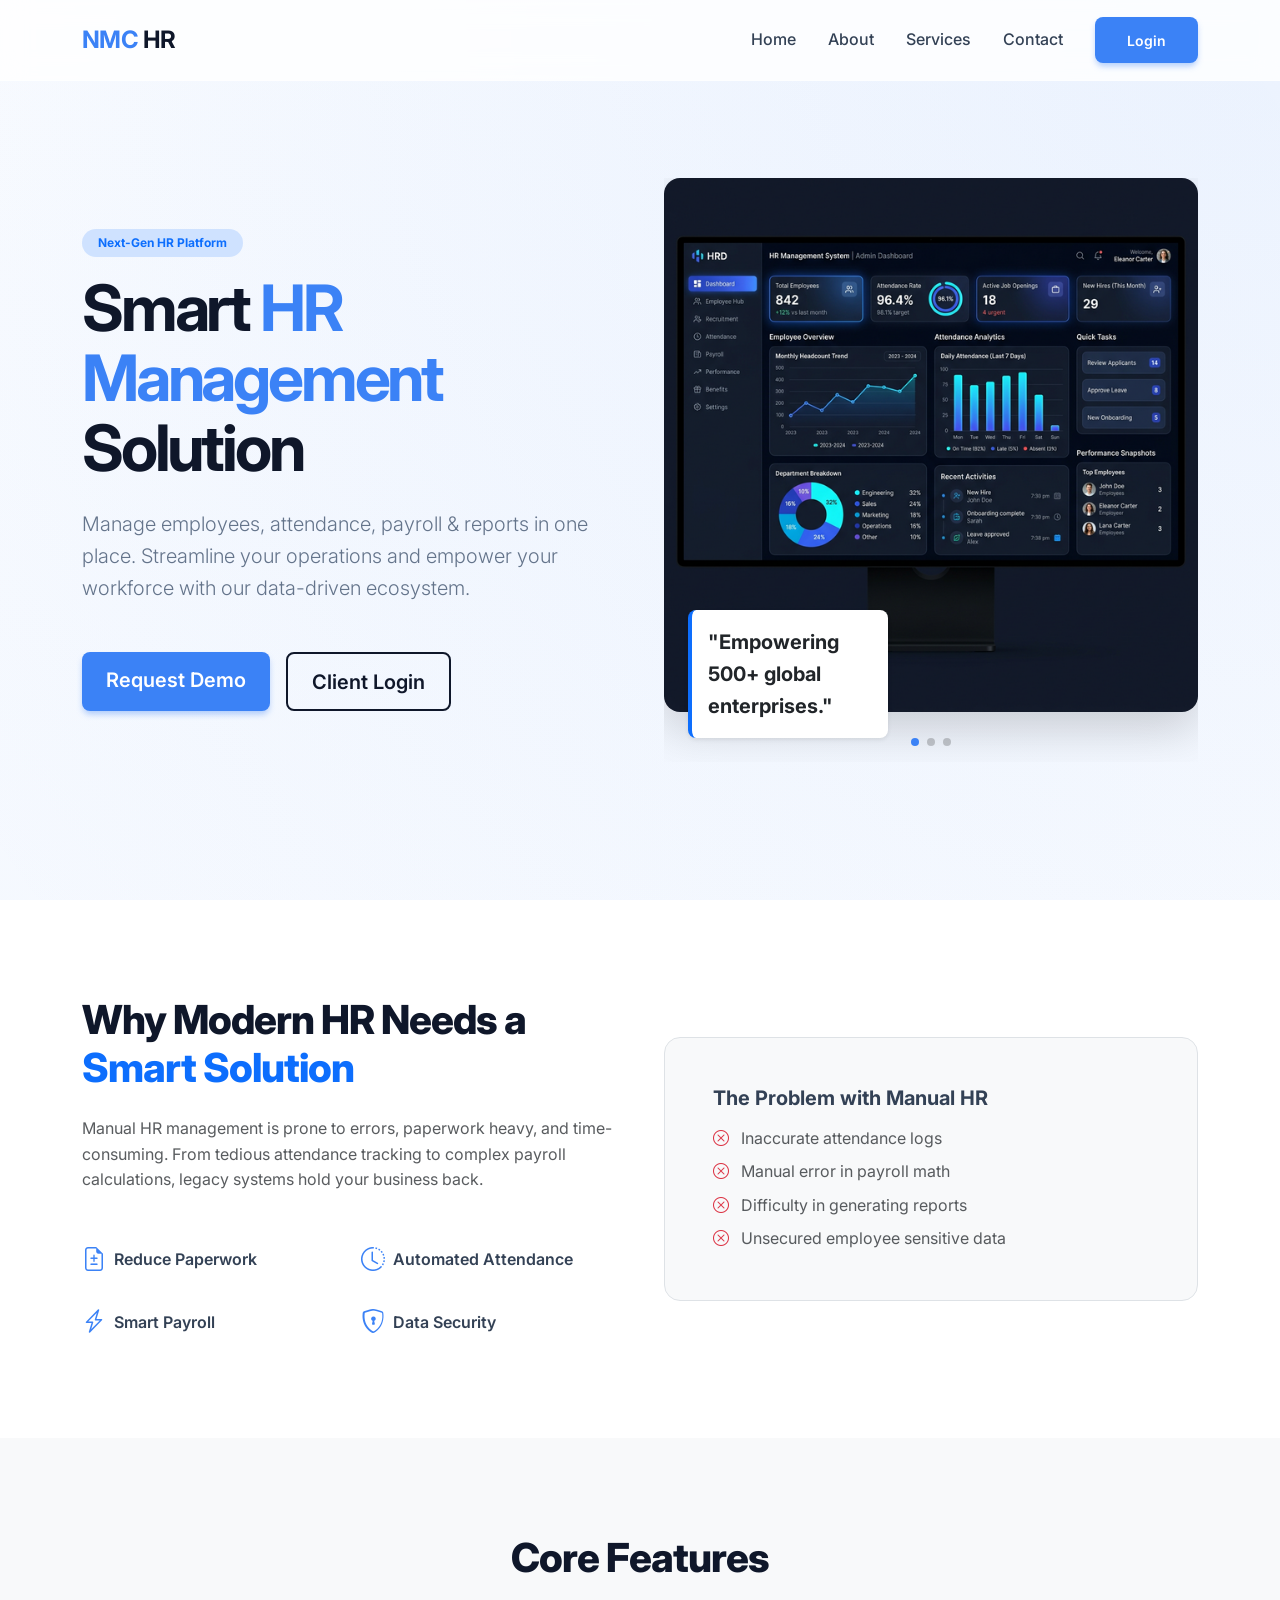
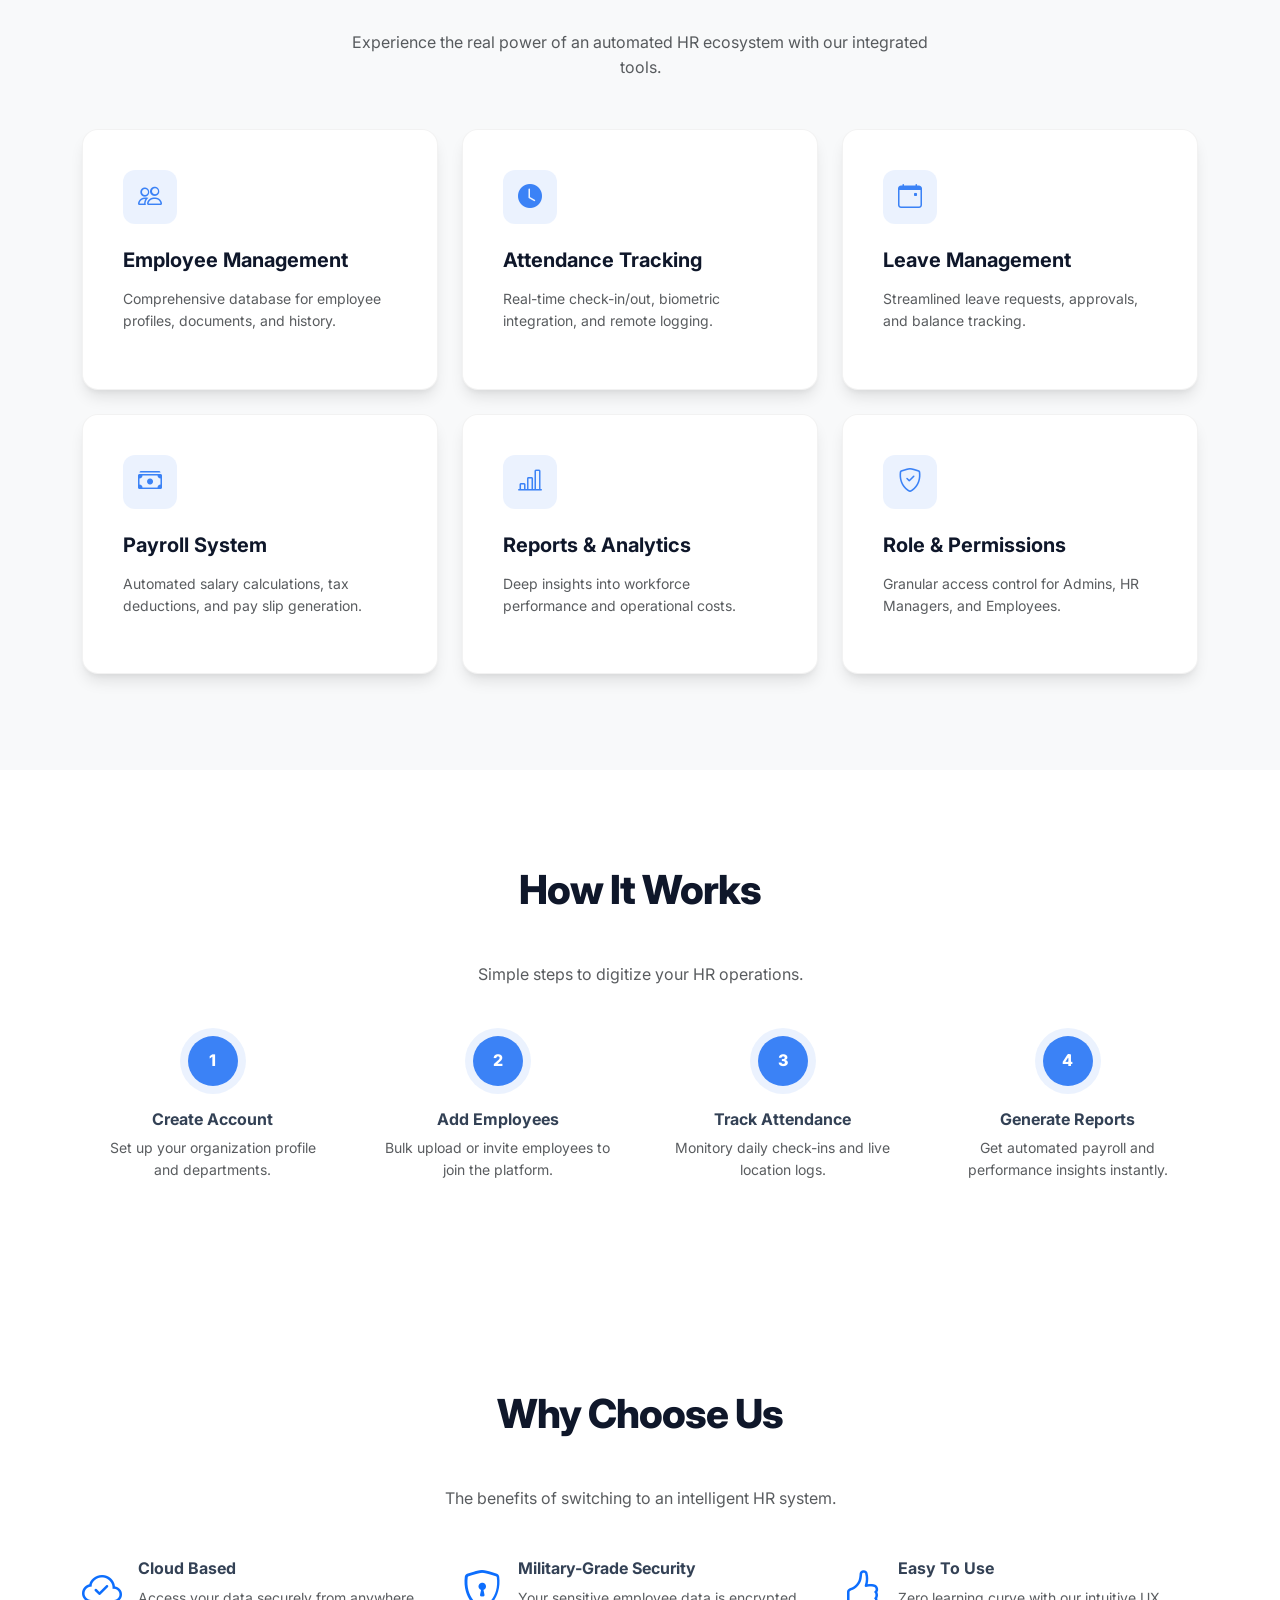
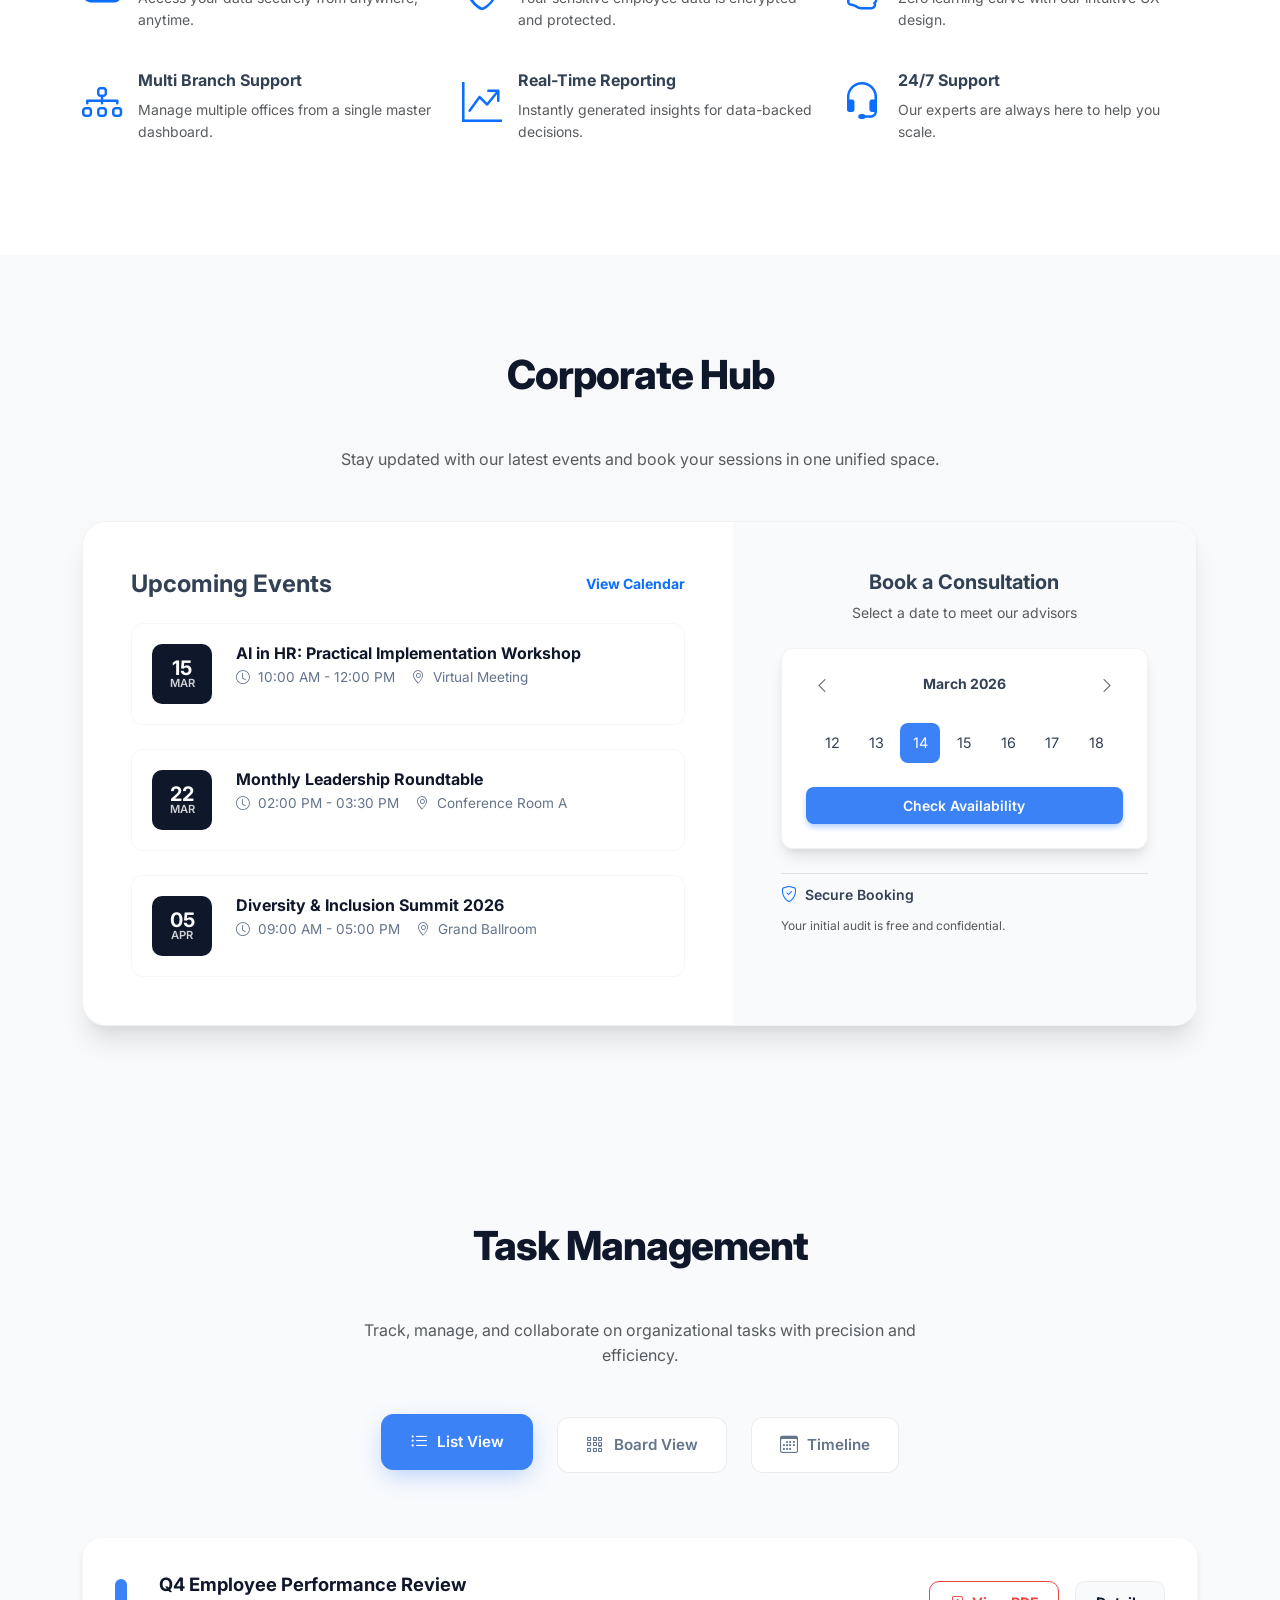
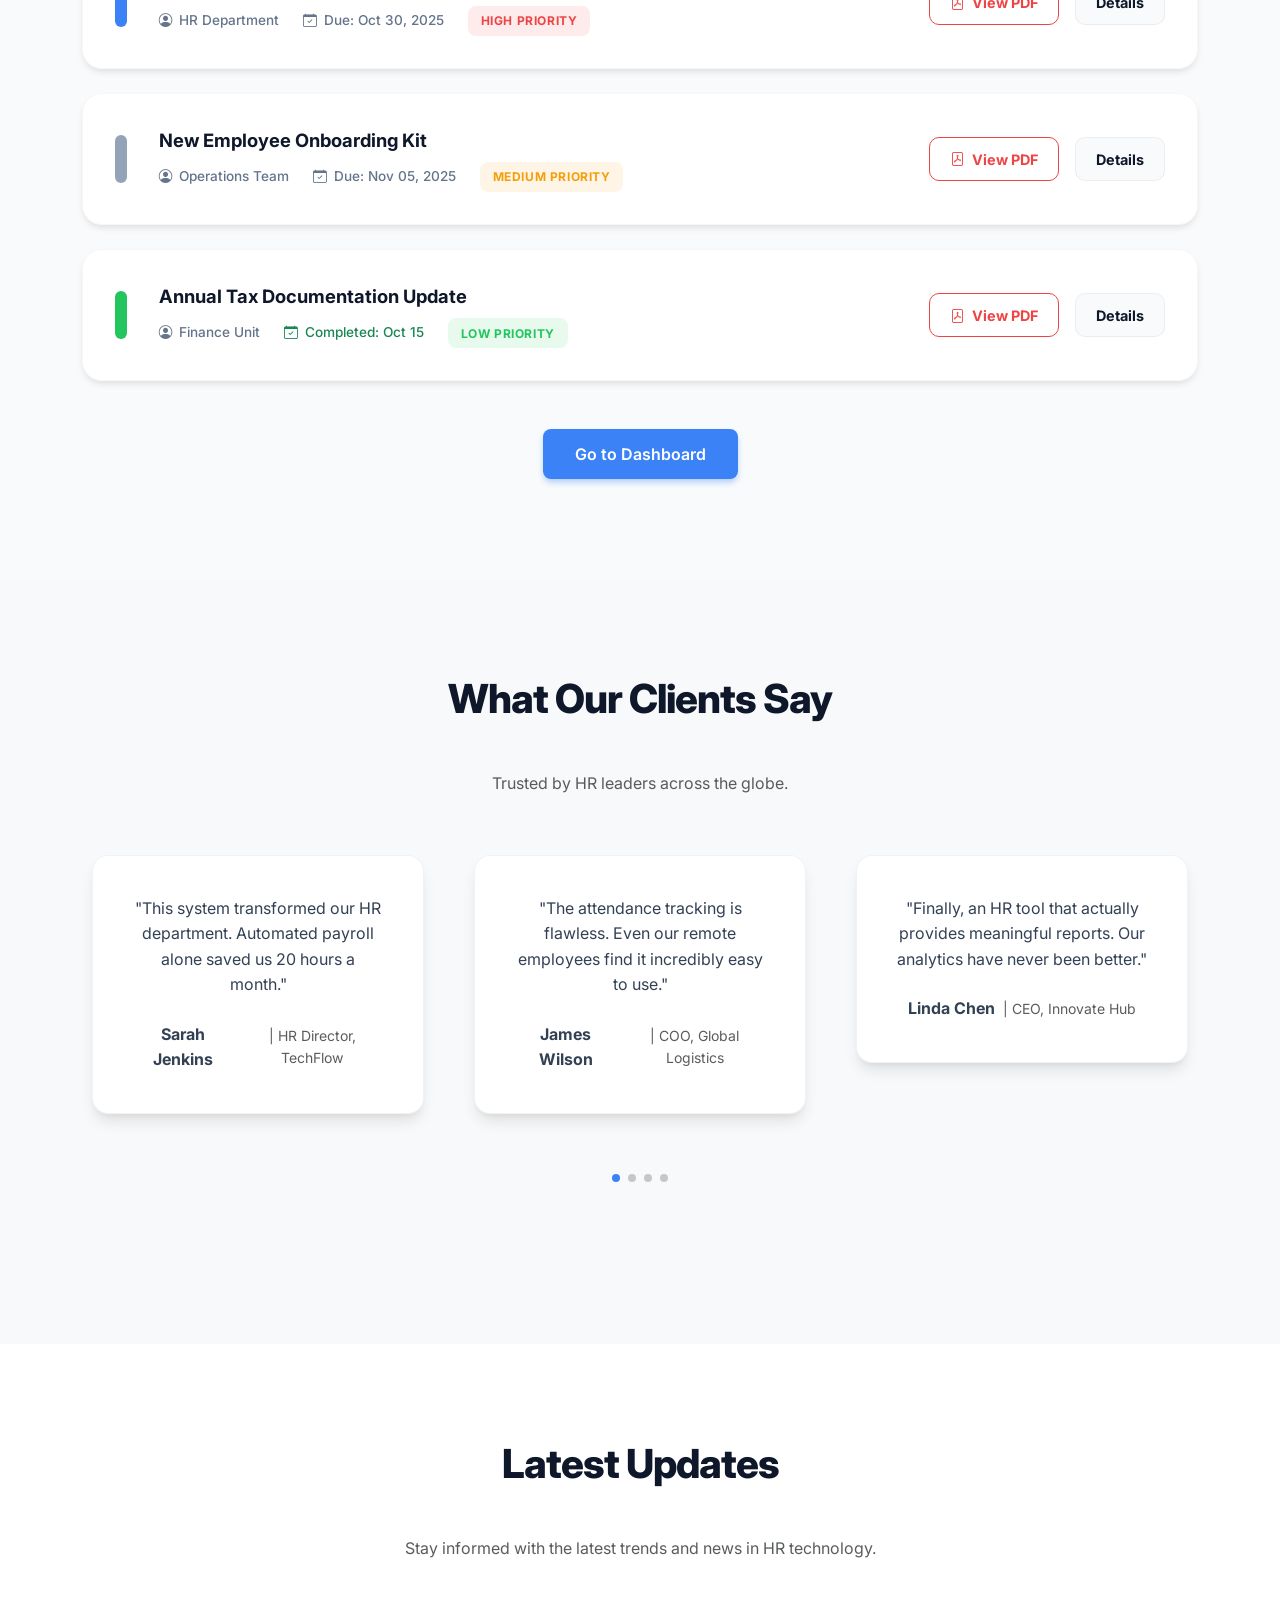
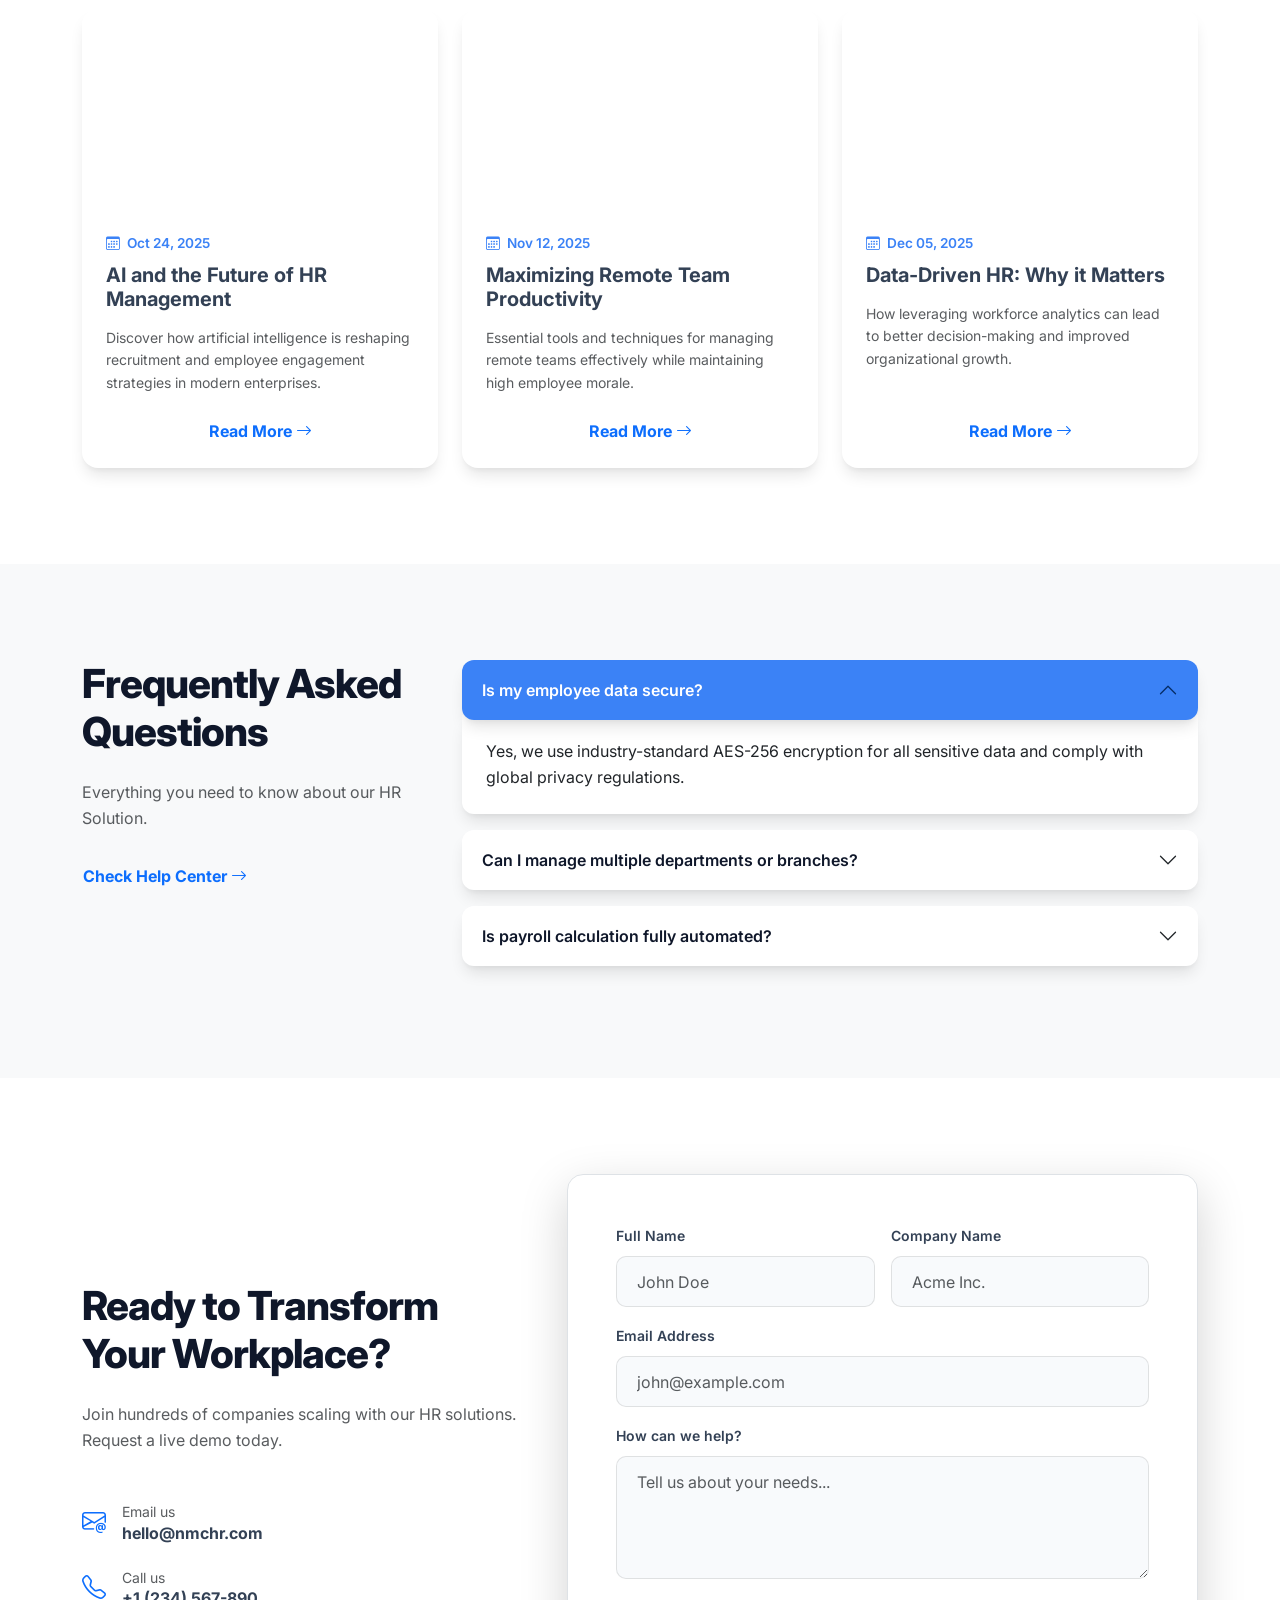
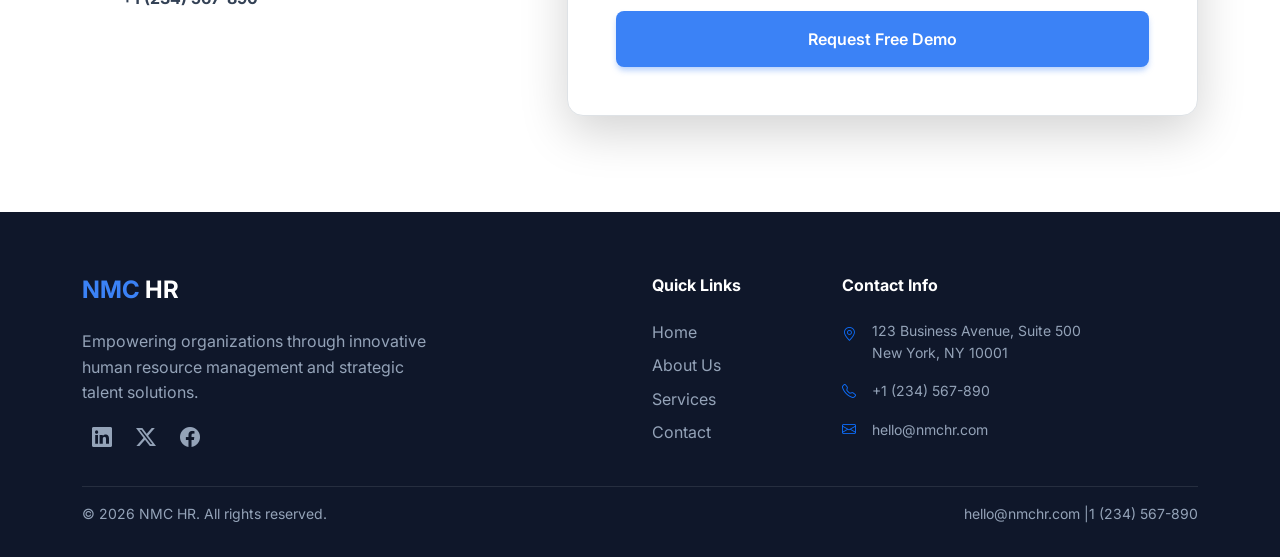
==== commit af1bf6c5: "PDF Added" ====
--- a/index.html
+++ b/index.html
@@ -206,7 +206,7 @@
         <div class="col-md-3" data-aos="fade-up" data-aos-delay="100">
           <div class="step-item">
             <div class="step-number">1</div>
-            <h6 class="fw-bold">Create Company</h6>
+            <h6 class="fw-bold">Create Account</h6>
             <p class="small text-muted">Set up your organization profile and departments.</p>
           </div>
         </div>
@@ -235,42 +235,7 @@
     </div>
   </section>
 
-  <!-- Dashboard Preview -->
-  <section id="dashboard-preview" class="py-5 bg-primary text-white overflow-hidden">
-    <div class="container py-5">
-      <div class="row align-items-center g-5">
-        <div class="col-lg-5" data-aos="fade-right">
-          <h2 class="fw-bold mb-4 text-white">Intuitive Interfaces for <span class="text-accent">Every User</span></h2>
-          <p class="opacity-75 mb-5">Our system provides tailored dashboards for different roles, ensuring the right
-            tools
-            are always at hand.</p>
-          <div class="nav flex-column nav-pills nav-pills-custom gap-3" id="v-pills-tab" role="tablist">
-            <button class="nav-link active" data-bs-toggle="pill" data-bs-target="#admin-panel" type="button">Admin
-              Dashboard</button>
-            <button class="nav-link" data-bs-toggle="pill" data-bs-target="#hr-panel" type="button">HR
-              Management</button>
-            <button class="nav-link" data-bs-toggle="pill" data-bs-target="#employee-portal" type="button">Employee
-              Portal</button>
-          </div>
-        </div>
-        <div class="col-lg-7" data-aos="fade-left" data-aos-delay="200">
-          <div class="tab-content">
-            <div class="tab-pane fade show active" id="admin-panel">
-              <img src="assets/images/admin_dashboard.png" class="img-fluid dashboard-preview-img"
-                alt="Admin Dashboard">
-            </div>
-            <div class="tab-pane fade" id="hr-panel">
-              <img src="assets/images/hr_panel.png" class="img-fluid dashboard-preview-img" alt="HR Panel">
-            </div>
-            <div class="tab-pane fade" id="employee-portal">
-              <img src="assets/images/employee_portal.png" class="img-fluid dashboard-preview-img"
-                alt="Employee Portal">
-            </div>
-          </div>
-        </div>
-      </div>
-    </div>
-  </section>
+
 
   <!-- Benefits Section -->
   <section id="benefits" class="py-5">
@@ -449,6 +414,107 @@
       </div>
     </div>
   </section>
+
+  <!-- Task Management Section -->
+  <section id="tasks" class="task-section">
+    <div class="container">
+      <div class="text-center mb-5" data-aos="fade-up">
+        <h2 class="section-title">Task Management</h2>
+        <p class="text-muted mx-auto" style="max-width: 600px;">Track, manage, and collaborate on organizational tasks
+          with precision and efficiency.</p>
+      </div>
+
+      <!-- View Controls -->
+      <div class="task-view-controls" data-aos="fade-up" data-aos-delay="100">
+        <button class="task-view-btn active"><i class="bi bi-list-ul"></i> List View</button>
+        <button class="task-view-btn"><i class="bi bi-grid-3x3-gap"></i> Board View</button>
+        <button class="task-view-btn"><i class="bi bi-calendar3"></i> Timeline</button>
+      </div>
+
+      <div class="task-list-wrapper" data-aos="fade-up" data-aos-delay="200">
+        <!-- Task 1 -->
+        <div class="task-card">
+          <div class="task-info-group">
+            <div class="task-status-indicator status-progress" title="In Progress"></div>
+            <div class="task-content">
+              <span class="task-name">Q4 Employee Performance Review</span>
+              <div class="task-metadata">
+                <div class="task-meta-item">
+                  <i class="bi bi-person-circle"></i>
+                  <span>HR Department</span>
+                </div>
+                <div class="task-meta-item">
+                  <i class="bi bi-calendar-check"></i>
+                  <span>Due: Oct 30, 2025</span>
+                </div>
+                <div class="badge-priority priority-high">High Priority</div>
+              </div>
+            </div>
+          </div>
+          <div class="task-action-buttons">
+            <button class="btn-view-pdf"><i class="bi bi-file-pdf"></i> View PDF</button>
+            <button class="btn-details">Details</button>
+          </div>
+        </div>
+
+        <!-- Task 2 -->
+        <div class="task-card">
+          <div class="task-info-group">
+            <div class="task-status-indicator status-todo" title="To Do"></div>
+            <div class="task-content">
+              <span class="task-name">New Employee Onboarding Kit</span>
+              <div class="task-metadata">
+                <div class="task-meta-item">
+                  <i class="bi bi-person-circle"></i>
+                  <span>Operations Team</span>
+                </div>
+                <div class="task-meta-item">
+                  <i class="bi bi-calendar-check"></i>
+                  <span>Due: Nov 05, 2025</span>
+                </div>
+                <div class="badge-priority priority-medium">Medium Priority</div>
+              </div>
+            </div>
+          </div>
+          <div class="task-action-buttons">
+            <button class="btn-view-pdf"><i class="bi bi-file-pdf"></i> View PDF</button>
+            <button class="btn-details">Details</button>
+          </div>
+        </div>
+
+        <!-- Task 3 -->
+        <div class="task-card">
+          <div class="task-info-group">
+            <div class="task-status-indicator status-completed" title="Completed"></div>
+            <div class="task-content">
+              <span class="task-name">Annual Tax Documentation Update</span>
+              <div class="task-metadata">
+                <div class="task-meta-item">
+                  <i class="bi bi-person-circle"></i>
+                  <span>Finance Unit</span>
+                </div>
+                <div class="task-meta-item">
+                  <i class="bi bi-calendar-check text-success"></i>
+                  <span class="text-success">Completed: Oct 15</span>
+                </div>
+                <div class="badge-priority priority-low">Low Priority</div>
+              </div>
+            </div>
+          </div>
+          <div class="task-action-buttons">
+            <button class="btn-view-pdf"><i class="bi bi-file-pdf"></i> View PDF</button>
+            <button class="btn-details">Details</button>
+          </div>
+        </div>
+      </div>
+
+      <div class="text-center mt-5" data-aos="fade-up">
+        <a href="#" class="btn btn-primary">Go to Dashboard</a>
+      </div>
+    </div>
+  </section>
+
+
 
 
   <!-- Testimonials -->
@@ -731,7 +797,7 @@
           <p class="mb-0 footer-text small">© 2026 NMC HR. All rights reserved.</p>
         </div>
         <div class="col-md-6 text-center text-md-end">
-          <p class="mb-0 footer-text small">hello@nmchr.com | +1 (234) 567-890</p>
+          <p class="mb-0 footer-text small">hello@nmchr.com |1 (234) 567-890</p>
         </div>
       </div>
     </div>
@@ -760,6 +826,15 @@
         navbar.style.background = 'rgba(255, 255, 255, 0.8)';
       }
     });
+    // Task View Toggles
+    const taskBtns = document.querySelectorAll('.task-view-btn');
+    taskBtns.forEach(btn => {
+      btn.addEventListener('click', () => {
+        taskBtns.forEach(b => b.classList.remove('active'));
+        btn.classList.add('active');
+        // Add logic here to switch views if needed in the future
+      });
+    });
   </script>
 
 </body>
--- a/assets/css/main.css
+++ b/assets/css/main.css
@@ -563,4 +563,199 @@
 
 .news-content a {
   margin-top: auto;
+}
+
+/* Task Management Section */
+.task-section {
+  background: var(--bg-light);
+  padding: 100px 0;
+}
+
+.task-view-controls {
+  display: flex;
+  justify-content: center;
+  align-items: center;
+  gap: 1.5rem;
+  margin-bottom: 4rem;
+  flex-wrap: wrap;
+}
+
+.task-view-btn {
+  padding: 0.8rem 1.75rem;
+  border-radius: 12px;
+  border: 1px solid rgba(0, 0, 0, 0.08);
+  background: var(--white);
+  color: var(--text-light);
+  font-weight: 600;
+  transition: all 0.4s cubic-bezier(0.165, 0.84, 0.44, 1);
+  cursor: pointer;
+  display: flex;
+  align-items: center;
+  gap: 0.6rem;
+  font-size: 0.95rem;
+}
+
+.task-view-btn i {
+  font-size: 1.1rem;
+}
+
+.task-view-btn:hover,
+.task-view-btn.active {
+  background: var(--accent);
+  color: var(--white);
+  border-color: var(--accent);
+  box-shadow: 0 8px 25px -5px rgba(59, 130, 246, 0.4);
+  transform: translateY(-3px);
+}
+
+.task-card {
+  background: var(--white);
+  border-radius: 20px;
+  padding: 2rem;
+  margin-bottom: 1.5rem;
+  border: 1px solid rgba(0, 0, 0, 0.03);
+  box-shadow: 0 4px 6px -1px rgba(0, 0, 0, 0.1);
+  transition: all 0.4s ease;
+  display: flex;
+  align-items: center;
+  justify-content: space-between;
+  gap: 2rem;
+}
+
+.task-card:hover {
+  transform: translateX(12px);
+  border-color: var(--accent);
+  box-shadow: 0 20px 25px -5px rgba(0, 0, 0, 0.1);
+}
+
+.task-info-group {
+  display: flex;
+  align-items: center;
+  gap: 2rem;
+  flex-grow: 1;
+}
+
+.task-status-indicator {
+  width: 12px;
+  height: 48px;
+  border-radius: 6px;
+}
+
+.status-todo {
+  background: #94a3b8;
+}
+
+.status-progress {
+  background: var(--accent);
+}
+
+.status-completed {
+  background: #22c55e;
+}
+
+.task-content {
+  flex-grow: 1;
+}
+
+.task-name {
+  font-weight: 700;
+  color: var(--primary);
+  font-size: 1.15rem;
+  margin-bottom: 0.4rem;
+  display: block;
+}
+
+.task-metadata {
+  display: flex;
+  align-items: center;
+  gap: 1.5rem;
+  flex-wrap: wrap;
+}
+
+.task-meta-item {
+  font-size: 0.85rem;
+  color: var(--text-light);
+  display: flex;
+  align-items: center;
+  gap: 0.4rem;
+  font-weight: 500;
+}
+
+.badge-priority {
+  padding: 0.35rem 0.8rem;
+  border-radius: 8px;
+  font-size: 0.75rem;
+  font-weight: 700;
+  text-transform: uppercase;
+  letter-spacing: 0.05em;
+}
+
+.priority-high {
+  background: rgba(239, 68, 68, 0.1);
+  color: #ef4444;
+}
+
+.priority-medium {
+  background: rgba(245, 158, 11, 0.1);
+  color: #f59e0b;
+}
+
+.priority-low {
+  background: rgba(34, 197, 94, 0.1);
+  color: #22c55e;
+}
+
+.task-action-buttons {
+  display: flex;
+  gap: 1rem;
+}
+
+.btn-view-pdf {
+  border: 1.5px solid #ef4444;
+  color: #ef4444;
+  background: transparent;
+  padding: 0.6rem 1.25rem;
+  border-radius: 10px;
+  font-size: 0.9rem;
+  font-weight: 700;
+  transition: all 0.3s ease;
+  display: flex;
+  align-items: center;
+  gap: 0.5rem;
+}
+
+.btn-view-pdf:hover {
+  background: #ef4444;
+  color: var(--white);
+  box-shadow: 0 4px 15px rgba(239, 68, 68, 0.3);
+}
+
+.btn-details {
+  background: var(--bg-light);
+  color: var(--primary);
+  border: 1px solid rgba(0, 0, 0, 0.05);
+  padding: 0.6rem 1.25rem;
+  border-radius: 10px;
+  font-size: 0.9rem;
+  font-weight: 700;
+  transition: all 0.3s ease;
+}
+
+.btn-details:hover {
+  background: var(--primary);
+  color: var(--white);
+}
+
+@media (max-width: 991.98px) {
+  .task-card {
+    flex-direction: column;
+    align-items: flex-start;
+    gap: 1.5rem;
+  }
+
+  .task-action-buttons {
+    width: 100%;
+    border-top: 1px solid rgba(0, 0, 0, 0.05);
+    padding-top: 1.5rem;
+  }
 }
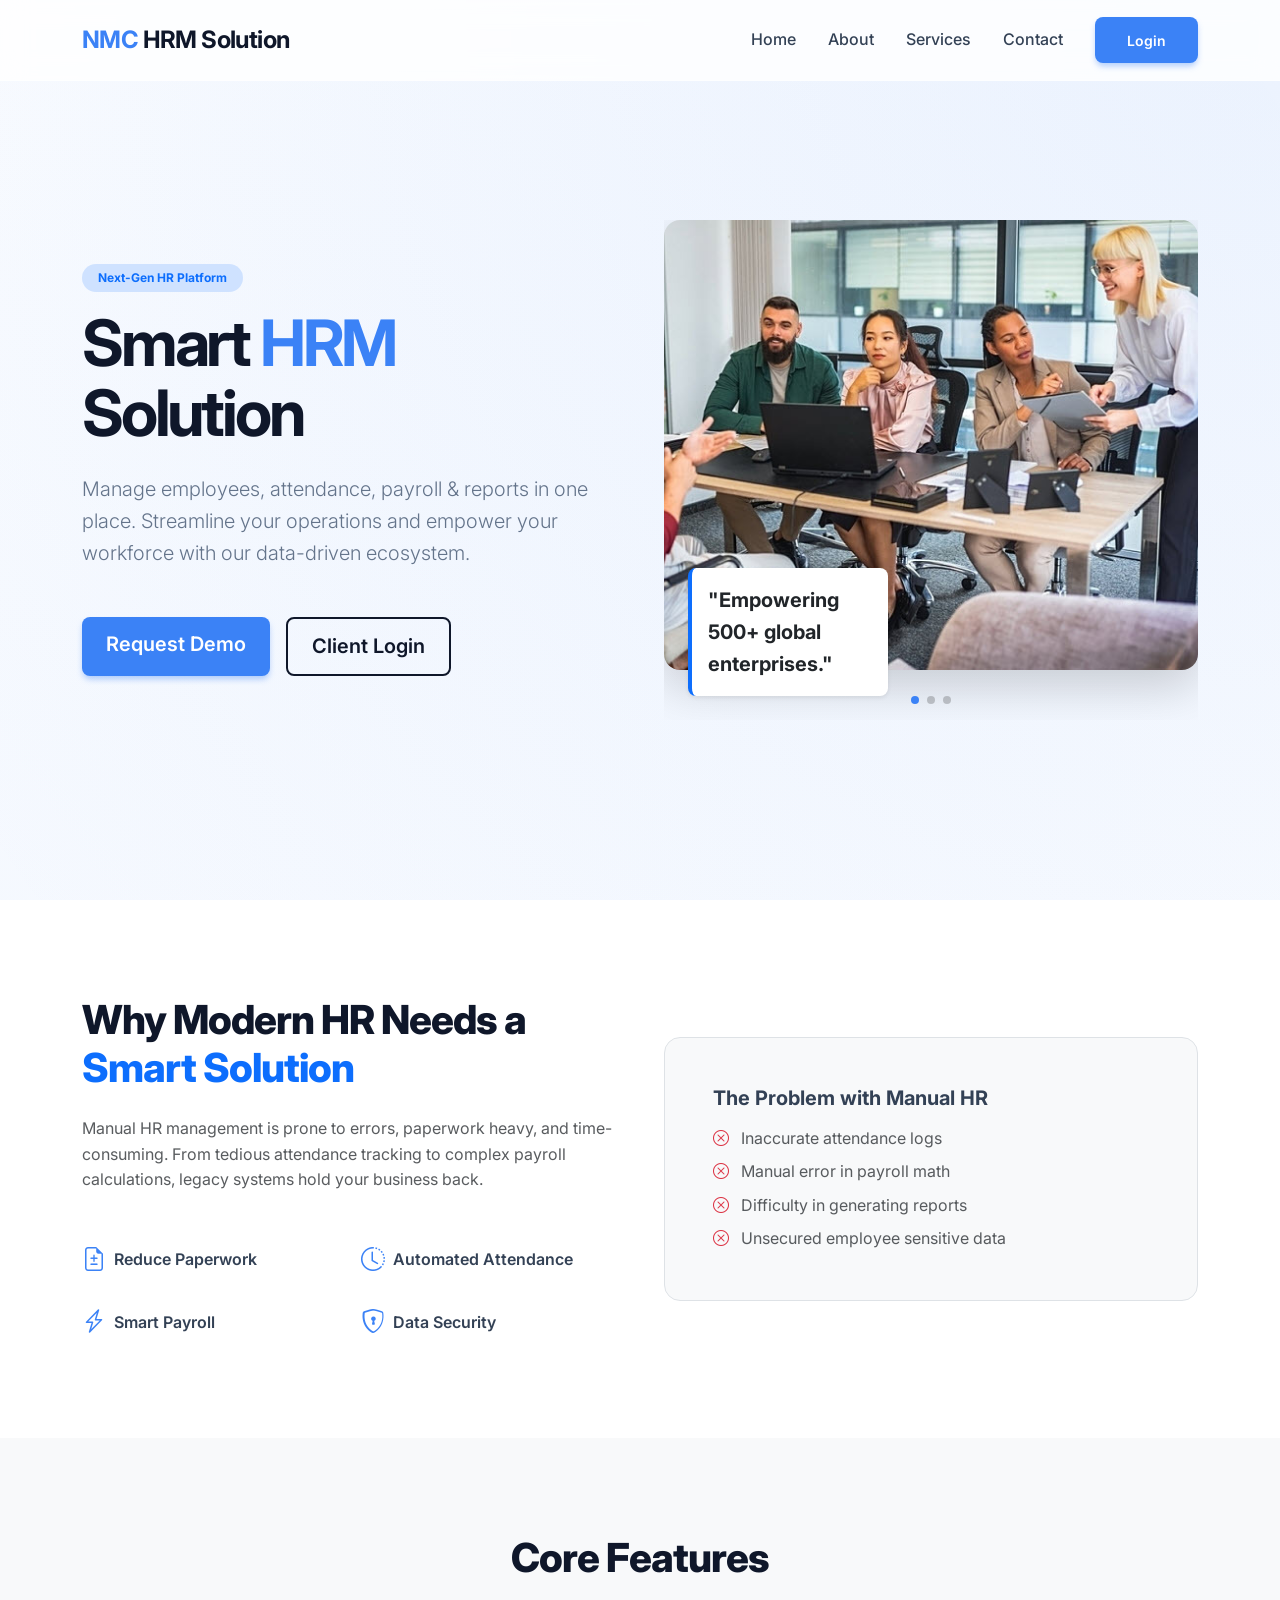
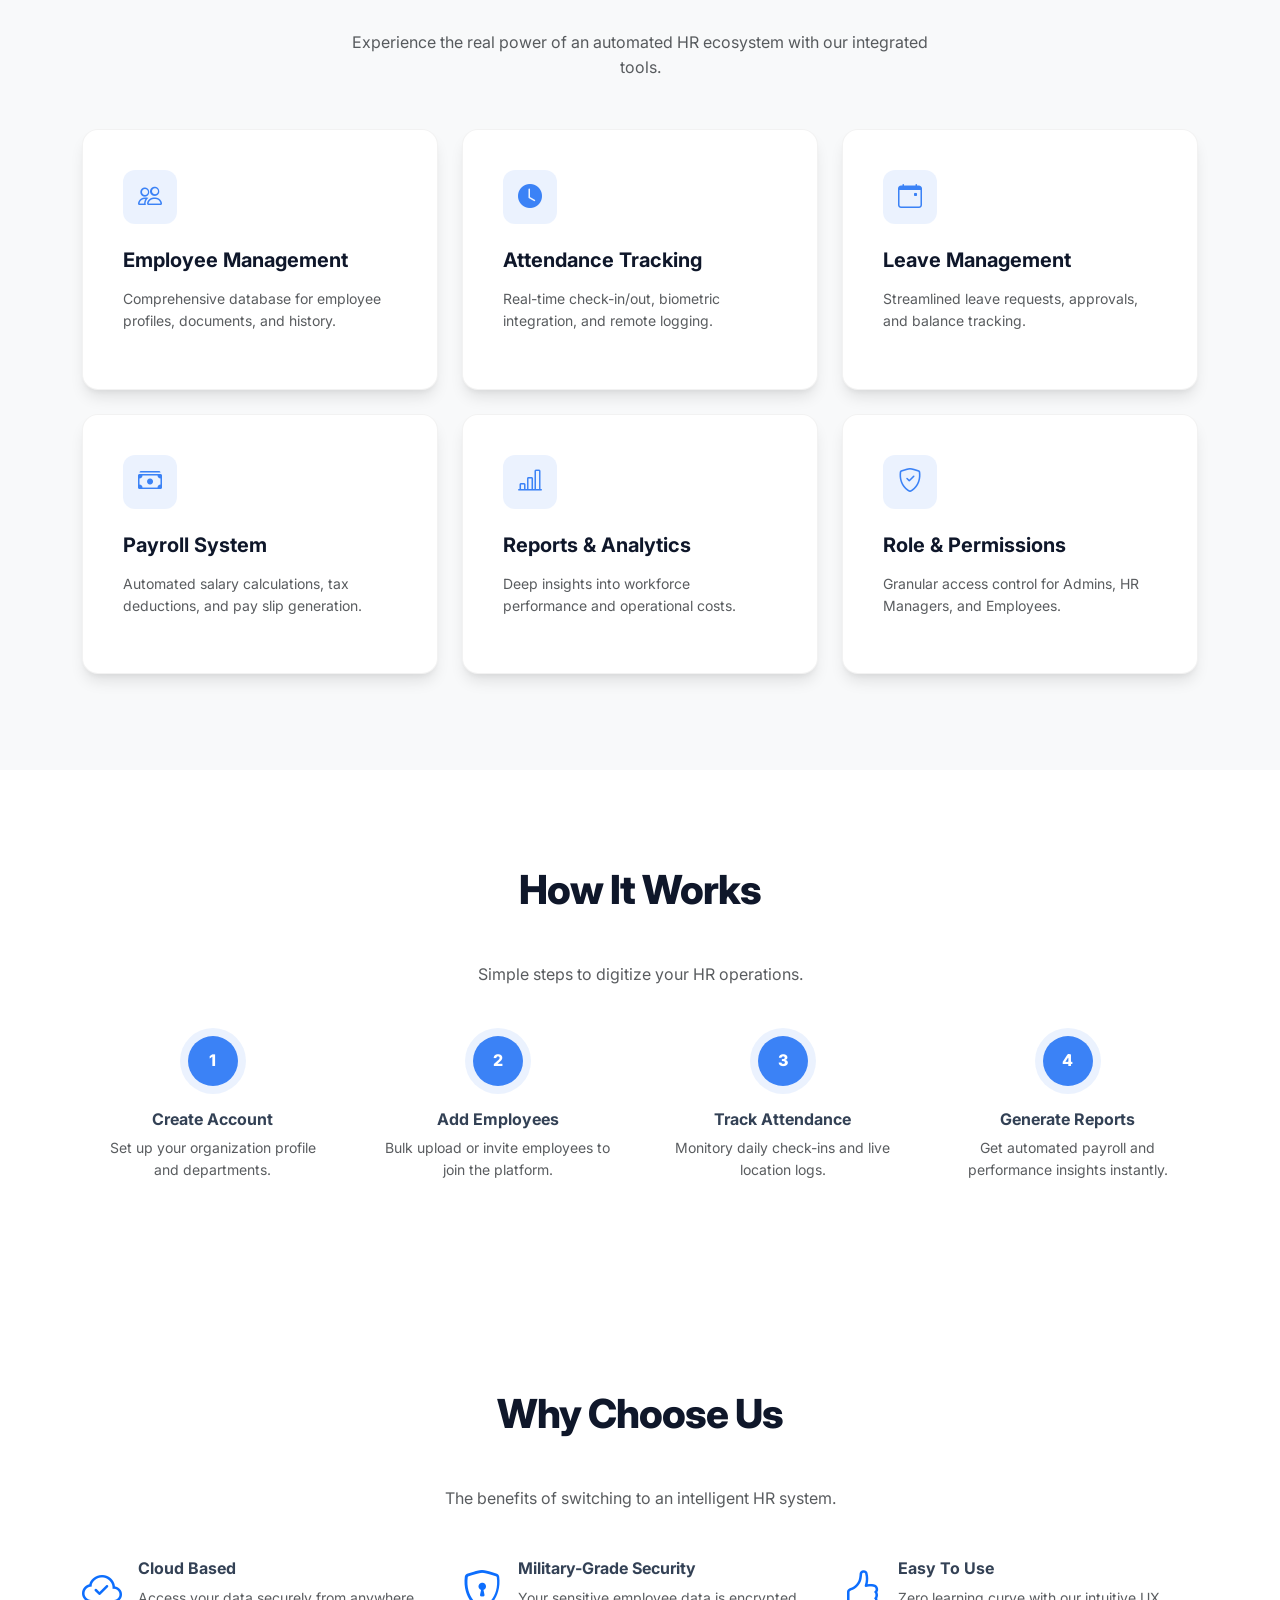
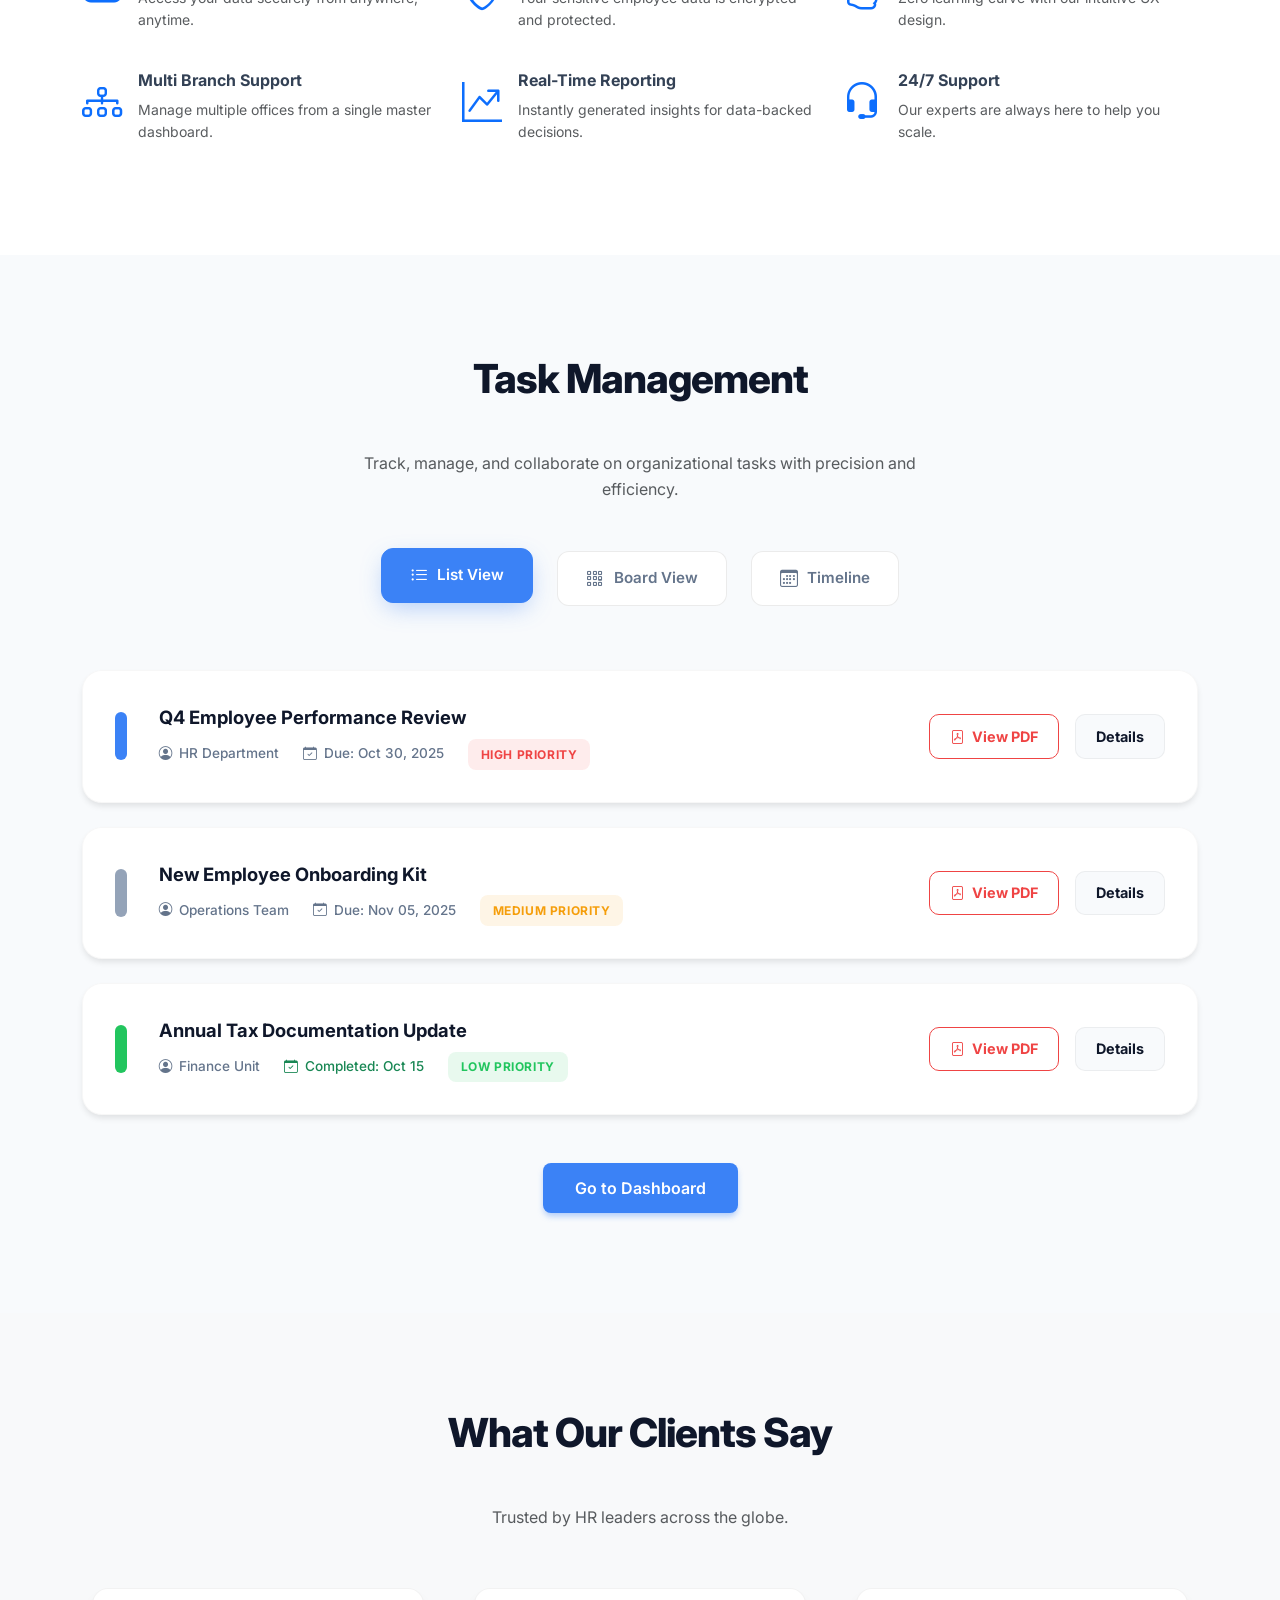
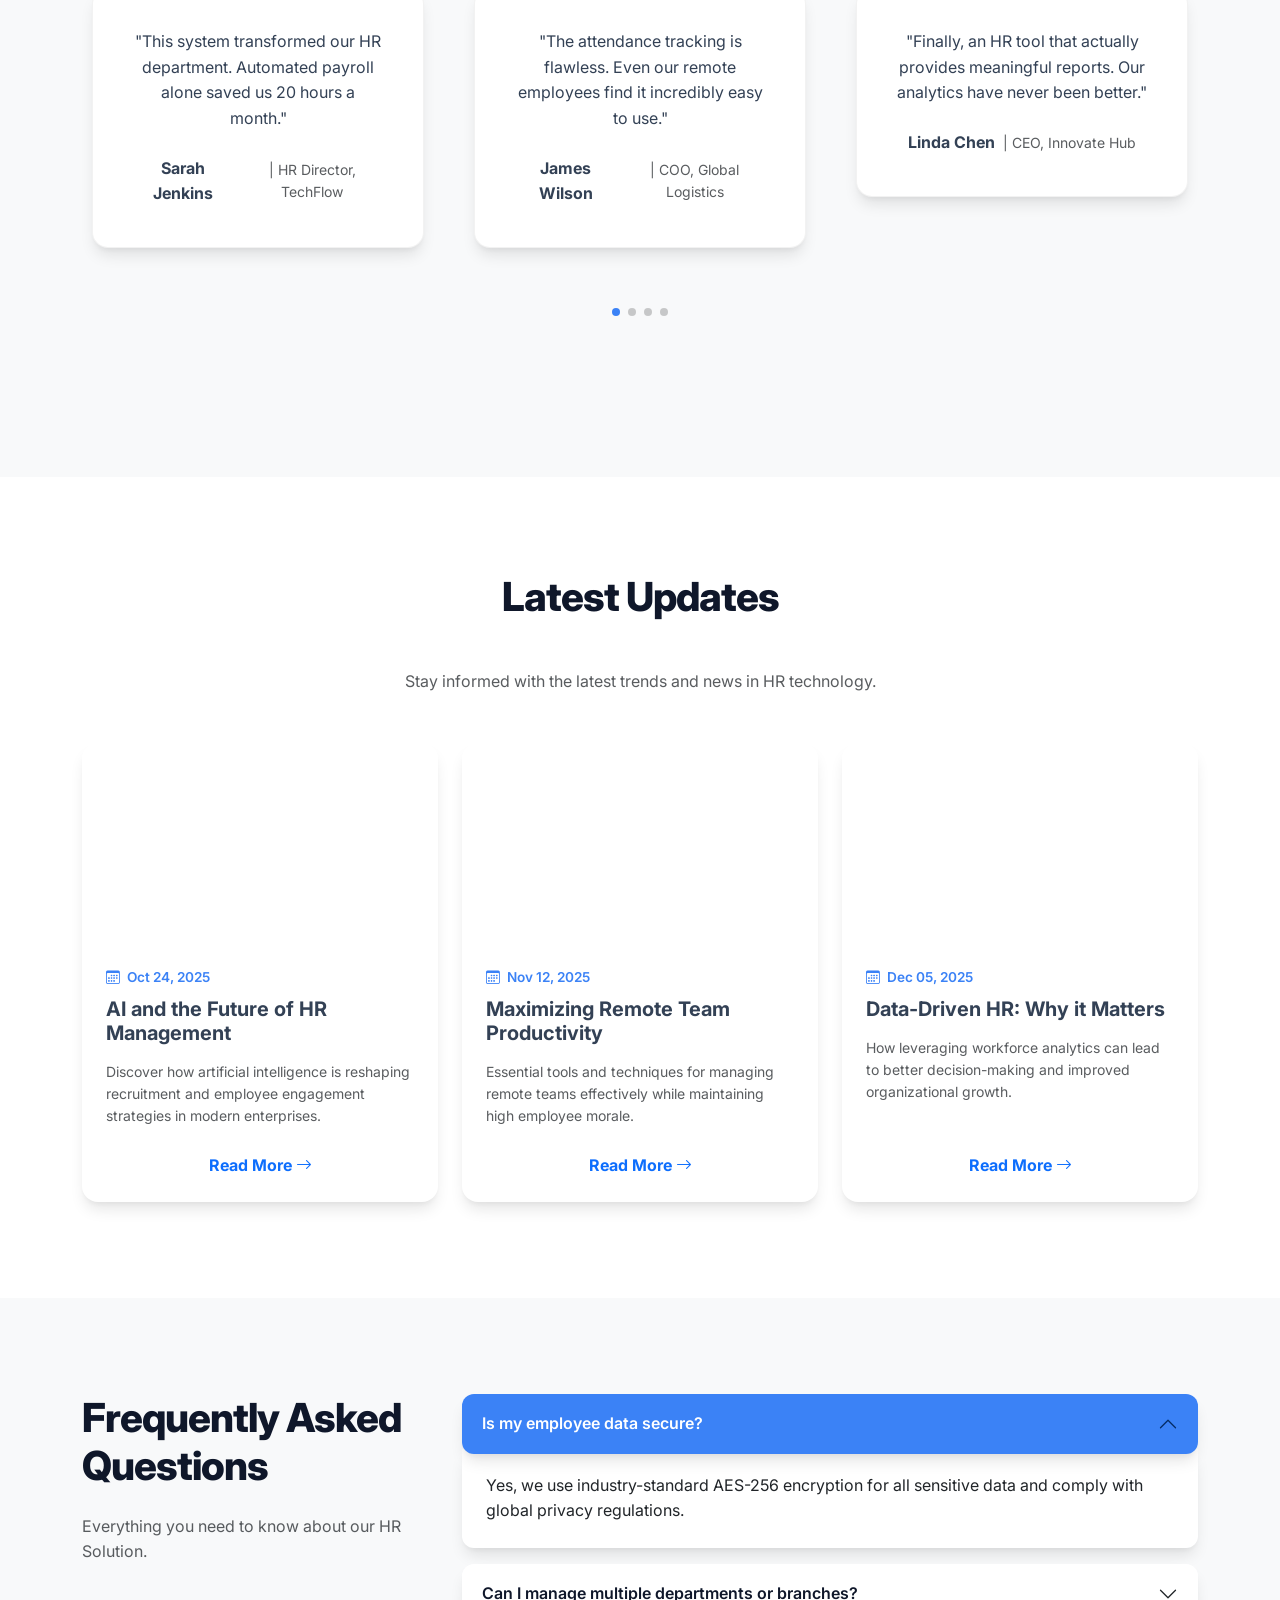
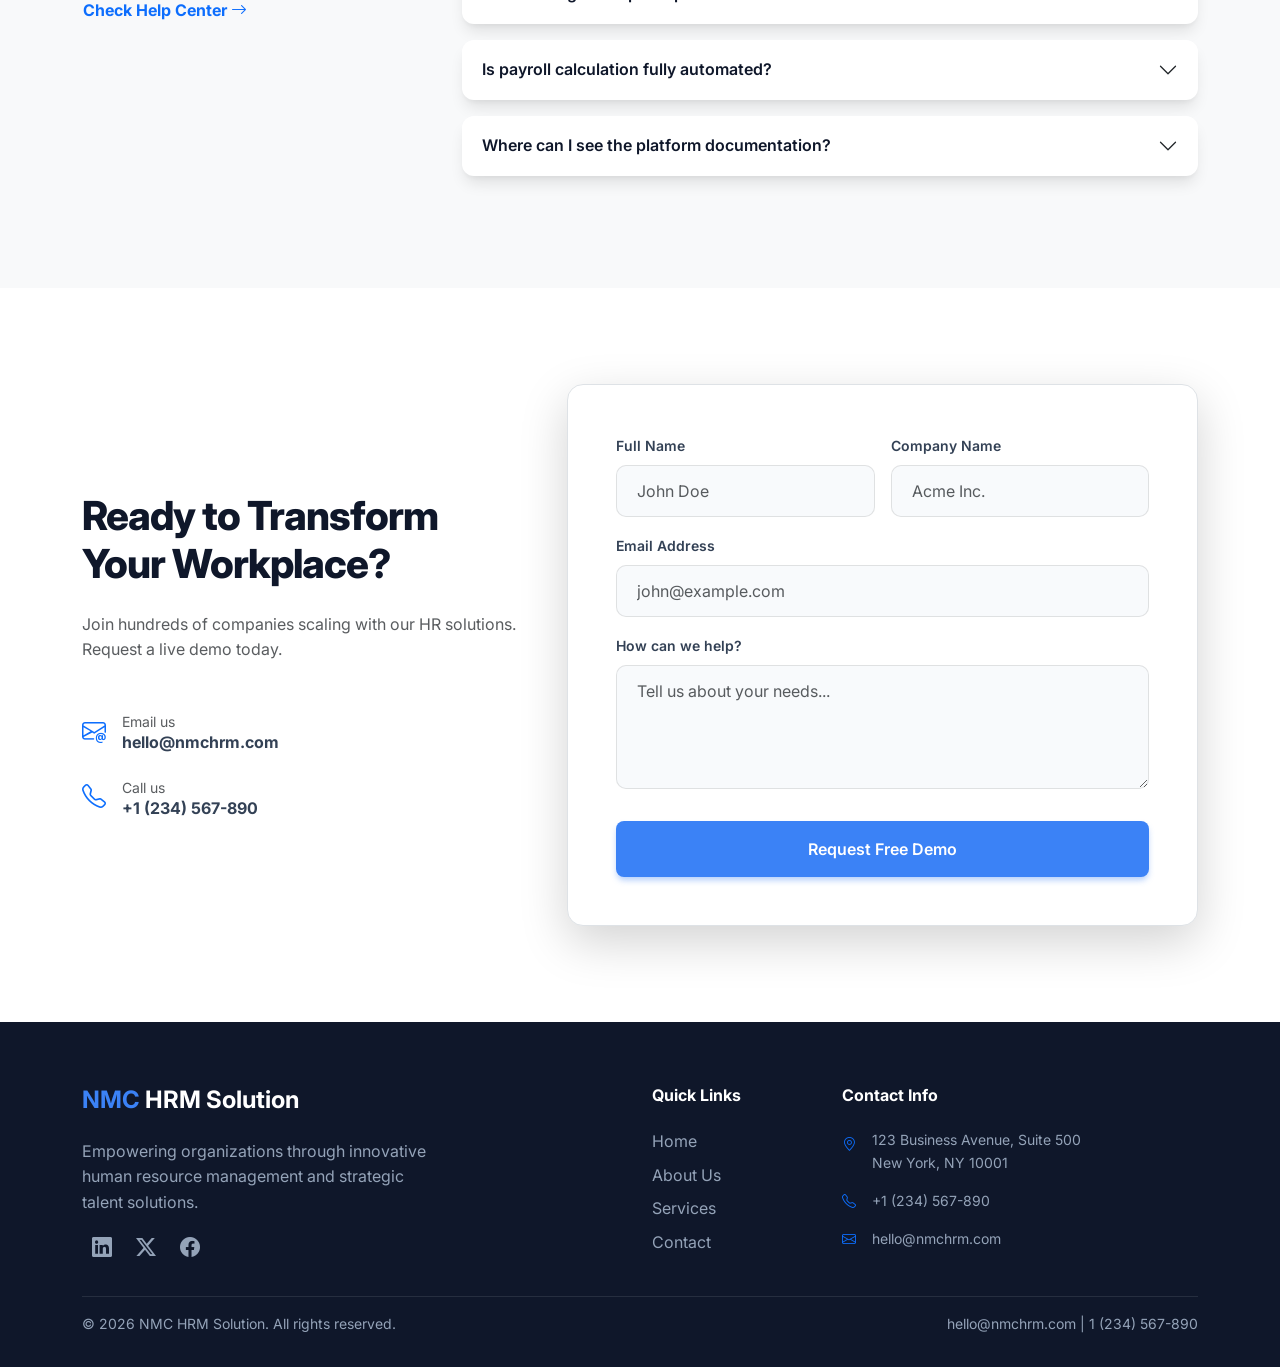
==== commit 02bb0792: "Update the image" ====
--- a/index.html
+++ b/index.html
@@ -4,7 +4,7 @@
 <head>
   <meta charset="UTF-8">
   <meta name="viewport" content="width=device-width, initial-scale=1">
-  <title>HRM Solutions | Strategic Human Resource Management</title>
+  <title>NMC HRM Solution | Advanced HR Management Platform</title>
   <!-- Bootstrap 5 -->
   <link href="https://cdn.jsdelivr.net/npm/bootstrap@5.3.2/dist/css/bootstrap.min.css" rel="stylesheet">
   <!-- Bootstrap Icons -->
@@ -23,7 +23,7 @@
   <nav class="navbar navbar-expand-lg fixed-top">
     <div class="container">
       <a class="navbar-brand fw-bold" href="index.html">
-        <span style="color: var(--accent);">NMC</span> HR
+        <span><span style="color: var(--accent);">NMC</span> HRM Solution</span>
       </a>
       <button class="navbar-toggler" type="button" data-bs-toggle="collapse" data-bs-target="#navbarNav">
         <span class="navbar-toggler-icon"></span>
@@ -48,7 +48,7 @@
       <div class="row align-items-center g-5">
         <div class="col-lg-6" data-aos="fade-right">
           <span class="badge bg-primary-subtle text-primary px-3 py-2 rounded-pill mb-3">Next-Gen HR Platform</span>
-          <h1 class="display-3 fw-bold mb-4">Smart <span style="color: var(--accent);">HR Management</span> Solution
+          <h1 class="display-3 fw-bold mb-4">Smart <span style="color: var(--accent);">HRM</span> Solution
           </h1>
           <p class="lead mb-5">Manage employees, attendance, payroll & reports in one place. Streamline your operations
             and empower your workforce with our data-driven ecosystem.</p>
@@ -63,15 +63,13 @@
             <div class="swiper heroSwiper">
               <div class="swiper-wrapper">
                 <div class="swiper-slide">
-                  <img src="assets/images/admin_dashboard.png" alt="HR Solutions 1"
-                    class="img-fluid rounded-4 shadow-lg">
+                  <img src="assets/images/2.jpg" alt="HR Solutions 1" class="img-fluid rounded-4 shadow-lg">
                 </div>
                 <div class="swiper-slide">
-                  <img src="assets/images/hr_panel.png" alt="HR Solutions 2" class="img-fluid rounded-4 shadow-lg">
+                  <img src="assets/images/3.jpg" alt="HR Solutions 2" class="img-fluid rounded-4 shadow-lg">
                 </div>
                 <div class="swiper-slide">
-                  <img src="assets/images/employee_portal.png" alt="HR Solutions 3"
-                    class="img-fluid rounded-4 shadow-lg">
+                  <img src="assets/images/4.jpg" alt="HR Solutions 3" class="img-fluid rounded-4 shadow-lg">
                 </div>
               </div>
               <div class="swiper-pagination"></div>
@@ -303,117 +301,7 @@
     </div>
   </section>
 
-  <!-- Corporate Hub (Events & Scheduling) -->
-  <section id="corporate-hub" class="py-5 bg-light">
-    <div class="container py-5">
-      <div class="text-center mb-5" data-aos="fade-up">
-        <h2 class="section-title">Corporate Hub</h2>
-        <p class="text-muted mx-auto" style="max-width: 600px;">Stay updated with our latest events and book your
-          sessions
-          in one unified space.</p>
-      </div>
-
-      <div class="hub-wrapper" data-aos="zoom-in">
-        <div class="row g-0">
-          <!-- Upcoming Events -->
-          <div class="col-lg-7 hub-main">
-            <div class="d-flex justify-content-between align-items-center mb-4">
-              <h4 class="fw-bold mb-0">Upcoming Events</h4>
-              <a href="#" class="text-decoration-none small fw-bold">View Calendar</a>
-            </div>
-            <div class="event-list">
-              <div class="event-item">
-                <div class="event-date">
-                  <span class="day">15</span>
-                  <span class="month">Mar</span>
-                </div>
-                <div class="event-info">
-                  <h6>AI in HR: Practical Implementation Workshop</h6>
-                  <div class="event-meta">
-                    <span><i class="bi bi-clock me-1"></i> 10:00 AM - 12:00 PM</span>
-                    <span><i class="bi bi-geo-alt me-1"></i> Virtual Meeting</span>
-                  </div>
-                </div>
-              </div>
-              <div class="event-item">
-                <div class="event-date">
-                  <span class="day">22</span>
-                  <span class="month">Mar</span>
-                </div>
-                <div class="event-info">
-                  <h6>Monthly Leadership Roundtable</h6>
-                  <div class="event-meta">
-                    <span><i class="bi bi-clock me-1"></i> 02:00 PM - 03:30 PM</span>
-                    <span><i class="bi bi-geo-alt me-1"></i> Conference Room A</span>
-                  </div>
-                </div>
-              </div>
-              <div class="event-item">
-                <div class="event-date">
-                  <span class="day">05</span>
-                  <span class="month">Apr</span>
-                </div>
-                <div class="event-info">
-                  <h6>Diversity & Inclusion Summit 2026</h6>
-                  <div class="event-meta">
-                    <span><i class="bi bi-clock me-1"></i> 09:00 AM - 05:00 PM</span>
-                    <span><i class="bi bi-geo-alt me-1"></i> Grand Ballroom</span>
-                  </div>
-                </div>
-              </div>
-            </div>
-          </div>
-
-          <!-- Scheduling -->
-          <div class="col-lg-5 hub-sidebar">
-            <div class="text-center mb-4">
-              <h5 class="fw-bold">Book a Consultation</h5>
-              <p class="small text-muted">Select a date to meet our advisors</p>
-            </div>
-            <div class="calendar-mock text-center">
-              <div class="d-flex justify-content-between mb-4 px-2">
-                <i class="bi bi-chevron-left text-muted"></i>
-                <span class="fw-bold small">March 2026</span>
-                <i class="bi bi-chevron-right text-muted"></i>
-              </div>
-              <div class="row g-1 justify-content-center">
-                <div class="col-auto">
-                  <div class="calendar-day small">12</div>
-                </div>
-                <div class="col-auto">
-                  <div class="calendar-day small">13</div>
-                </div>
-                <div class="col-auto">
-                  <div class="calendar-day active small">14</div>
-                </div>
-                <div class="col-auto">
-                  <div class="calendar-day small">15</div>
-                </div>
-                <div class="col-auto">
-                  <div class="calendar-day small">16</div>
-                </div>
-                <div class="col-auto">
-                  <div class="calendar-day small">17</div>
-                </div>
-                <div class="col-auto">
-                  <div class="calendar-day small">18</div>
-                </div>
-              </div>
-              <button class="btn btn-primary btn-sm w-100 mt-4 py-2">Check Availability</button>
-            </div>
-            <div class="mt-4 pt-2 border-top">
-              <div class="d-flex align-items-center mb-2">
-                <i class="bi bi-shield-check text-primary me-2"></i>
-                <span class="small fw-semibold">Secure Booking</span>
-              </div>
-              <p class="x-small text-muted mb-0" style="font-size: 0.75rem;">Your initial audit is free and
-                confidential.</p>
-            </div>
-          </div>
-        </div>
-      </div>
-    </div>
-  </section>
+
 
   <!-- Task Management Section -->
   <section id="tasks" class="task-section">
@@ -452,7 +340,9 @@
             </div>
           </div>
           <div class="task-action-buttons">
-            <button class="btn-view-pdf"><i class="bi bi-file-pdf"></i> View PDF</button>
+            <button class="btn-view-pdf"
+              data-pdf="https://www.w3.org/WAI/ER/tests/xhtml/testfiles/resources/pdf/dummy.pdf"><i
+                class="bi bi-file-pdf"></i> View PDF</button>
             <button class="btn-details">Details</button>
           </div>
         </div>
@@ -477,7 +367,9 @@
             </div>
           </div>
           <div class="task-action-buttons">
-            <button class="btn-view-pdf"><i class="bi bi-file-pdf"></i> View PDF</button>
+            <button class="btn-view-pdf"
+              data-pdf="https://www.w3.org/WAI/ER/tests/xhtml/testfiles/resources/pdf/dummy.pdf"><i
+                class="bi bi-file-pdf"></i> View PDF</button>
             <button class="btn-details">Details</button>
           </div>
         </div>
@@ -502,7 +394,9 @@
             </div>
           </div>
           <div class="task-action-buttons">
-            <button class="btn-view-pdf"><i class="bi bi-file-pdf"></i> View PDF</button>
+            <button class="btn-view-pdf"
+              data-pdf="https://www.w3.org/WAI/ER/tests/xhtml/testfiles/resources/pdf/dummy.pdf"><i
+                class="bi bi-file-pdf"></i> View PDF</button>
             <button class="btn-details">Details</button>
           </div>
         </div>
@@ -689,6 +583,24 @@
                 </div>
               </div>
             </div>
+            <div class="accordion-item">
+              <h2 class="accordion-header">
+                <button class="accordion-button collapsed" type="button" data-bs-toggle="collapse" data-bs-target="#q4">
+                  Where can I see the platform documentation?
+                </button>
+              </h2>
+              <div id="q4" class="accordion-collapse collapse" data-bs-parent="#faqAccordion">
+                <div class="accordion-body">
+                  You can access our detailed platform documentation and user guides directly here:
+                  <div class="mt-3">
+                    <button class="btn btn-outline-primary btn-sm btn-view-pdf"
+                      data-pdf="https://www.w3.org/WAI/ER/tests/xhtml/testfiles/resources/pdf/dummy.pdf">
+                      <i class="bi bi-file-pdf me-1"></i> View Documentation PDF
+                    </button>
+                  </div>
+                </div>
+              </div>
+            </div>
           </div>
         </div>
       </div>
@@ -707,7 +619,7 @@
             <div class="fs-4 text-primary"><i class="bi bi-envelope-at"></i></div>
             <div>
               <p class="mb-0 small text-muted">Email us</p>
-              <h6 class="fw-bold mb-0">hello@nmchr.com</h6>
+              <h6 class="fw-bold mb-0">hello@nmchrm.com</h6>
             </div>
           </div>
           <div class="d-flex align-items-center gap-3">
@@ -755,7 +667,9 @@
     <div class="container">
       <div class="row g-4 mb-4">
         <div class="col-lg-4">
-          <h4 class="fw-bold mb-4"><span style="color: var(--accent);">NMC</span> HR</h4>
+          <h4 class="fw-bold mb-4 d-flex align-items-center gap-2">
+            <span><span style="color: var(--accent);">NMC</span> HRM Solution</span>
+          </h4>
           <p class="footer-text">Empowering organizations through innovative human resource management and strategic
             talent solutions.</p>
           <div class="social-links">
@@ -786,7 +700,7 @@
             </li>
             <li class="mb-3 d-flex align-items-center gap-3">
               <i class="bi bi-envelope text-primary"></i>
-              <span>hello@nmchr.com</span>
+              <span>hello@nmchrm.com</span>
             </li>
           </ul>
         </div>
@@ -794,10 +708,10 @@
       <hr class="border-secondary opacity-25">
       <div class="row align-items-center">
         <div class="col-md-6 text-center text-md-start">
-          <p class="mb-0 footer-text small">© 2026 NMC HR. All rights reserved.</p>
+          <p class="mb-0 footer-text small">© 2026 NMC HRM Solution. All rights reserved.</p>
         </div>
         <div class="col-md-6 text-center text-md-end">
-          <p class="mb-0 footer-text small">hello@nmchr.com |1 (234) 567-890</p>
+          <p class="mb-0 footer-text small">hello@nmchrm.com | 1 (234) 567-890</p>
         </div>
       </div>
     </div>
@@ -835,8 +749,43 @@
         // Add logic here to switch views if needed in the future
       });
     });
+
+    // PDF Viewer Logic
+    const pdfModal = new bootstrap.Modal(document.getElementById('pdfModal'));
+    const pdfFrame = document.getElementById('pdfFrame');
+    const viewPdfBtns = document.querySelectorAll('.btn-view-pdf');
+
+    viewPdfBtns.forEach(btn => {
+      btn.addEventListener('click', function () {
+        const pdfUrl = this.getAttribute('data-pdf');
+        if (pdfUrl) {
+          pdfFrame.src = pdfUrl;
+          pdfModal.show();
+        }
+      });
+    });
+
+    // Reset iframe src when modal is closed to stop loading
+    document.getElementById('pdfModal').addEventListener('hidden.bs.modal', function () {
+      pdfFrame.src = '';
+    });
   </script>
 
+  <!-- PDF Viewer Modal -->
+  <div class="modal fade" id="pdfModal" tabindex="-1" aria-labelledby="pdfModalLabel" aria-hidden="true">
+    <div class="modal-dialog modal-xl modal-dialog-centered">
+      <div class="modal-content border-0 shadow-lg" style="border-radius: 20px; overflow: hidden;">
+        <div class="modal-header bg-primary text-white border-0 py-3">
+          <h5 class="modal-title fw-bold" id="pdfModalLabel"><i class="bi bi-file-pdf me-2"></i> Document Viewer</h5>
+          <button type="button" class="btn-close btn-close-white" data-bs-dismiss="modal" aria-label="Close"></button>
+        </div>
+        <div class="modal-body p-0" style="height: 80vh;">
+          <iframe id="pdfFrame" src="" width="100%" height="100%" frameborder="0"></iframe>
+        </div>
+      </div>
+    </div>
+  </div>
+
 </body>
 
 </html>
--- a/assets/css/main.css
+++ b/assets/css/main.css
@@ -42,6 +42,15 @@
   color: var(--primary) !important;
   font-size: 1.5rem;
   letter-spacing: -0.025em;
+  display: flex;
+  align-items: center;
+  gap: 12px;
+}
+
+.navbar-logo {
+  height: 40px;
+  width: auto;
+  border-radius: 8px;
 }
 
 .nav-link {
@@ -496,7 +505,7 @@
 
 .heroSwiper .swiper-slide img {
   width: 100%;
-  height: 100%;
+  height: 450px;
   object-fit: cover;
 }
 
